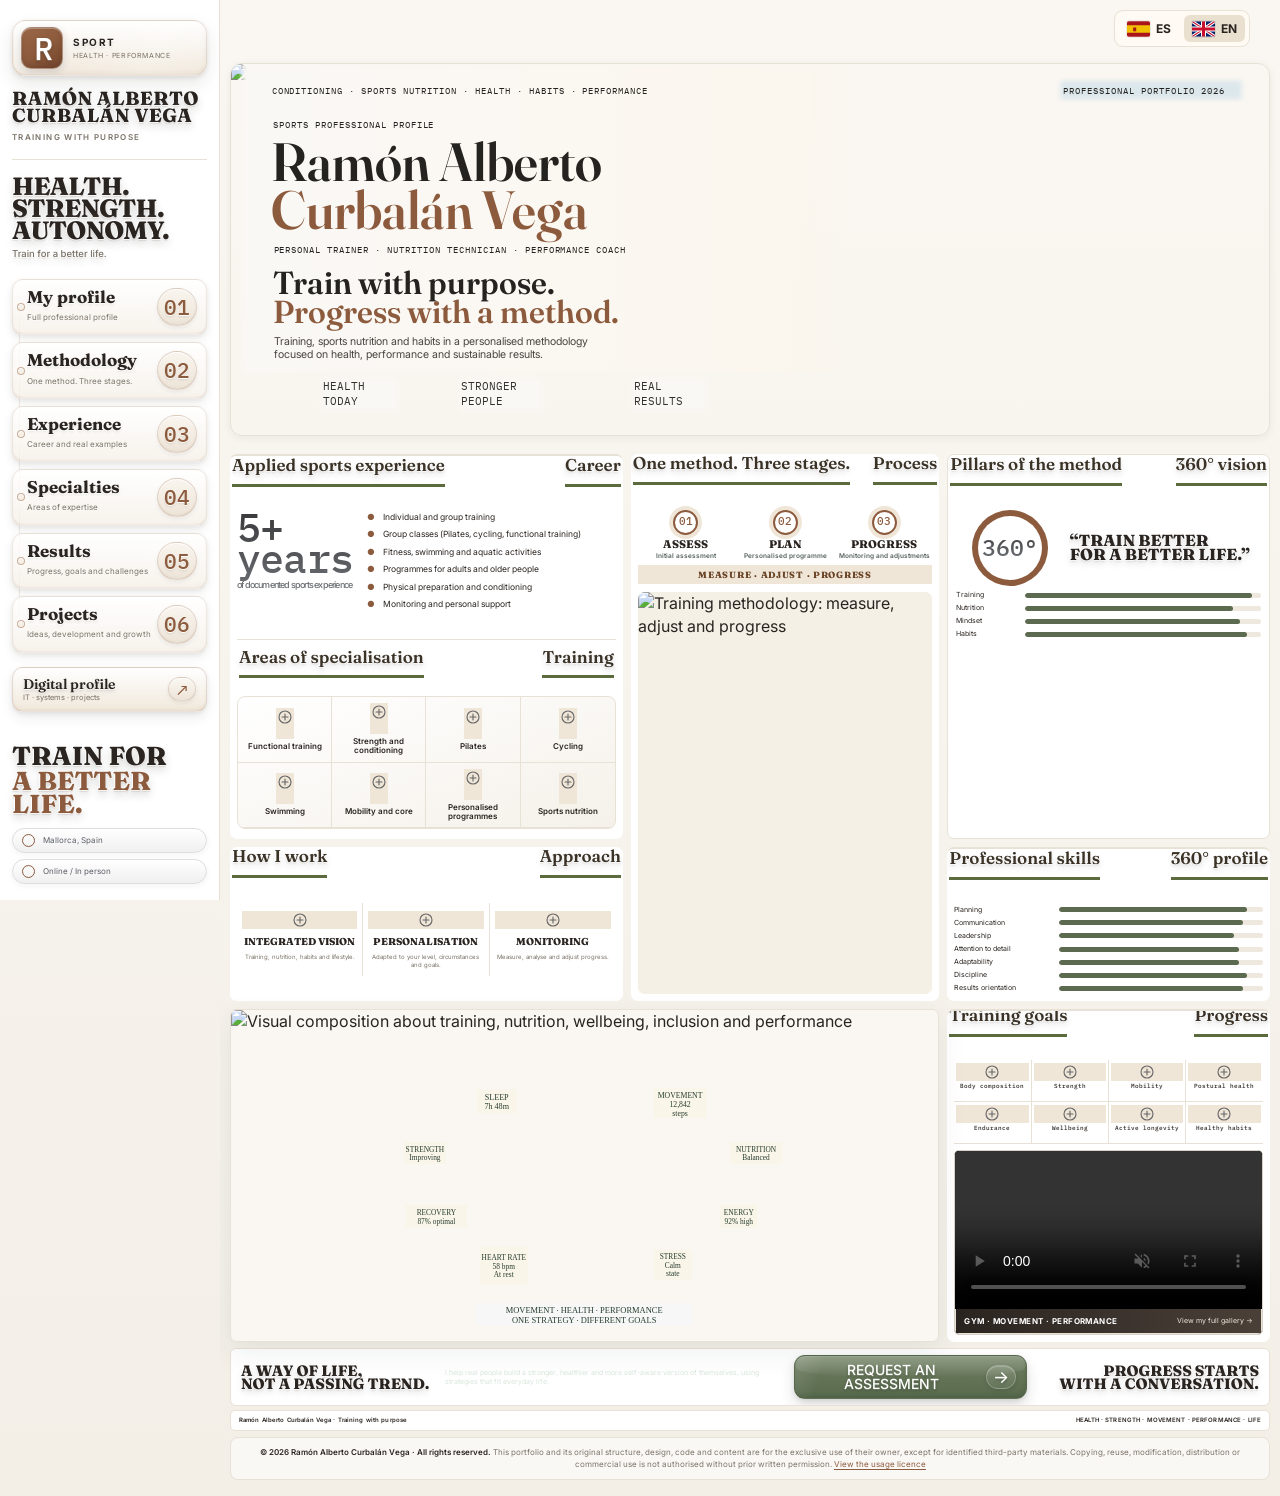
==== en/index.html @ fba4075e "Add English sports portfolio with ES/EN flags and translated original-format projects" ====
<!doctype html>
<html lang="en">
<head>
<meta charset="utf-8">
<meta name="viewport" content="width=device-width,initial-scale=1">
<meta name="theme-color" content="#FAF7F2">
<title>Ramón Alberto Curbalán Vega · Sports Professional Profile</title>
<meta name="description" content="Ramón Alberto Curbalán Vega&#x27;s sports portfolio: personal training, sports nutrition, mobility, habits and performance.">
<meta name="author" content="Ramón Alberto Curbalán Vega">
<meta name="copyright" content="© 2026 Ramón Alberto Curbalán Vega. All rights reserved.">
<style>
@import url('https://fonts.googleapis.com/css2?family=Fraunces:wght@500;600&family=Inter:wght@400;500&family=IBM+Plex+Mono:wght@500&display=swap');
:root{
  --bg-start:#FAF7F2;
  --bg-end:#F3EFE7;
  --surface-start:#FFFFFF;
  --surface-end:#F5F1EA;
  --ink:#2A2420;
  --muted:#7A7267;
  --muted-aa:#6F675D;
  --accent:#8C5A3C;
  --cta-start:#6B7A5E;
  --cta-end:#5C6B4F;
  --cta-shadow:0 3px 10px rgba(92,107,79,.35);
  --chip-bg:#EFE6D8;
  --chip-text:#6B4426;
  --chip2-start:#FFFFFF;
  --chip2-end:#F0F0F1;
  --chip2-text:#5A5E64;
  --chip2-border:#DCDEE1;
  --silver-light:#E4E6EA;
  --silver-mid:#C7CACF;
  --silver:#B8BCC2;
  --silver-dark:#9DA1A8;
  --silver-text-start:#3A3A3C;
  --silver-text-end:#787C82;
  --bg:var(--bg-start);
  --surface:var(--surface-start);
  --border:#E8E1D6;
  --cta:var(--cta-end);
  --paper:var(--bg-start);
  --card:var(--surface-start);
  --line:#E8E1D6;
  --white:#FFFFFF;
  --forest:#5C6B4F;
  --forest2:#8C5A3C;
  --forest3:#6B4426;
  --green:#8C5A3C;
  --lime:#5C6B4F;
  --shadow:0 2px 10px rgba(42,36,32,.06);
  --r:18px
}
*{box-sizing:border-box}html{scroll-behavior:smooth}body{margin:0;background:#e9eeea;color:var(--ink);
font-family:'Manrope',Arial,Helvetica,sans-serif;line-height:1.45}
button,a{font:inherit}.app{min-height:100vh;display:grid;grid-template-columns:255px 1fr}
.sidebar{position:sticky;top:0;height:100vh;padding:24px 18px 20px;background:
linear-gradient(180deg,rgba(7,28,22,.98),rgba(10,35,26,.98)),
radial-gradient(circle at 20% 90%,rgba(77,150,87,.22),transparent 38%);
color:#fff;border-right:1px solid rgba(255,255,255,.08);display:flex;flex-direction:column;z-index:20}
.brand-sigil{display:flex;align-items:center;gap:10px;margin:4px 0 18px;padding:8px 10px;border:1px solid rgba(107,212,119,.24);border-radius:14px;background:linear-gradient(135deg,rgba(107,212,119,.08),rgba(255,255,255,.02));box-shadow:inset 0 0 0 1px rgba(255,255,255,.02)}
.brand-r{width:54px;height:54px;border-radius:16px;display:grid;place-items:center;font-weight:950;font-size:40px;line-height:1;color:#071b12;background:linear-gradient(145deg,#88e497,#57c96c);box-shadow:0 10px 24px rgba(0,0,0,.18);letter-spacing:-.08em}
.brand-lines{display:grid;gap:2px}.brand-lines b{font-size:11px;letter-spacing:.16em;color:#fff}.brand-lines span{font-size:8px;letter-spacing:.09em;color:#9fb2a8;white-space:nowrap}
.identity{padding-bottom:20px;border-bottom:1px solid rgba(107,212,119,.45)}
.identity strong{display:block;font-size:18px;line-height:1.05;letter-spacing:.03em}
.identity small{display:block;color:#adbbb5;margin-top:7px;font-size:10px;letter-spacing:.18em}
.sideclaim{font-size:26px;font-weight:850;line-height:.96;margin:22px 0 20px}
.nav{display:grid;gap:8px}.nav a{color:#eaf5ee;text-decoration:none;padding:11px 12px;border:1px solid transparent;border-radius:12px;
display:grid;grid-template-columns:1fr auto;gap:3px;transition:.2s}
.nav a:hover,.nav a.active{background:linear-gradient(90deg,rgba(86,184,101,.18),rgba(255,255,255,.03));border-color:#63c974}.projects-nav{margin-top:10px;border-top:1px solid rgba(117,217,132,.18)!important;padding-top:13px!important}.projects-nav b{color:#8be099}
.projects-hero{padding:30px;background:linear-gradient(120deg,#fbfcfa,#edf4ef);border-bottom:1px solid #d6ded8}
.projects-hero .eyeline{font-size:10px;letter-spacing:.18em;text-transform:uppercase;color:#2e7c43;font-weight:900}
.projects-hero h2{margin:8px 0 10px;font-size:clamp(38px,4.8vw,68px);line-height:.92;text-transform:uppercase;letter-spacing:-.04em}
.projects-hero h2 span{display:block;color:#2f8748}
.projects-hero p{max-width:920px;color:#5c6961;font-size:13px;line-height:1.7}
.projects-grid{display:grid;grid-template-columns:repeat(2,1fr);gap:16px}
.project-card{background:#fff;border:1px solid #d6dfd8;border-radius:18px;overflow:hidden;box-shadow:0 10px 28px rgba(24,53,35,.08);display:flex;flex-direction:column}
.project-cover{min-height:180px;padding:22px;display:flex;flex-direction:column;justify-content:flex-end;position:relative;overflow:hidden}
.project-cover:before{content:"";position:absolute;inset:0;background:linear-gradient(135deg,rgba(255,255,255,.04),rgba(255,255,255,.0))}
.project-cover.nutrition{background:linear-gradient(140deg,#0d3a48,#16667a 56%,#dceff1)}
.project-cover.management{background:linear-gradient(140deg,#0c3124,#2e7048 58%,#ddeade)}
.project-cover .project-number{position:absolute;right:18px;top:10px;font-size:78px;font-weight:950;color:rgba(255,255,255,.10);line-height:1}
.project-cover .project-type{position:relative;color:#9de4ac;font-size:9px;font-weight:900;letter-spacing:.12em;text-transform:uppercase}
.project-cover h4{position:relative;color:#fff;font-size:24px;line-height:1.02;margin:8px 0 0;max-width:460px}
.project-body{padding:18px;display:flex;flex-direction:column;gap:14px;flex:1}
.project-body p{margin:0;color:#5c6861;font-size:11px;line-height:1.65}
.project-points{display:grid;gap:7px}.project-points span{font-size:10px;color:#536159;display:flex;gap:7px}.project-points span:before{content:"✓";color:#2f8748;font-weight:900}
.project-meta{display:flex;flex-wrap:wrap;gap:7px}.project-meta span{background:#edf3ee;border:1px solid #d5e0d7;color:#245e37;padding:6px 8px;border-radius:999px;font-size:9px;font-weight:800}
.project-actions{margin-top:auto;display:flex;gap:8px;flex-wrap:wrap}.project-actions a{display:inline-flex;align-items:center;justify-content:center;text-decoration:none;padding:10px 12px;border-radius:10px;font-size:10px;font-weight:900}
.project-actions .primary{background:#123c28;color:#fff}.project-actions .secondary{background:#e7f1e8;color:#205c35;border:1px solid #d2dfd4}
.projects-footer-note{margin-top:14px;background:#0d2a20;color:#dce9df;border-radius:14px;padding:14px 16px;font-size:10px;line-height:1.6}
@media(max-width:850px){.projects-grid{grid-template-columns:1fr}.project-cover{min-height:160px}}
.nav b{font-size:13px}.nav small{font-size:10px;color:#98aaa2;grid-column:1}.nav i{grid-column:2;grid-row:1/3;align-self:center;font-style:normal;color:#75d984;font-weight:800}
.sidequote{margin-top:auto;font-weight:900;font-size:21px;line-height:1.05;font-style:italic}
.sidequote span{display:block;color:#77d880}.sidefoot{margin-top:18px;color:#a7b6b0;font-size:10px;display:grid;gap:6px}
main{min-width:0;overflow:hidden}.topstrip{height:40px;background:#f5f7f4;border-bottom:1px solid #dde2de;display:flex;align-items:center;
justify-content:space-between;padding:0 28px;font-size:10px;letter-spacing:.17em;text-transform:uppercase;color:#53615a;position:sticky;top:0;z-index:15}
.status{display:flex;gap:8px;align-items:center}.status:before{content:"";width:7px;height:7px;background:#2f9a49;border-radius:50%;box-shadow:0 0 0 4px rgba(47,154,73,.12)}
.page{padding:20px 22px 30px;max-width:1680px;margin:auto}
.hero{position:relative;min-height:460px;border-radius:22px;overflow:hidden;background:
linear-gradient(90deg,rgba(248,250,248,.98) 0%,rgba(248,250,248,.92) 54%,rgba(236,241,236,.72) 75%,rgba(229,235,230,.3) 100%);
border:1px solid #dfe4df;box-shadow:var(--shadow);padding:28px 32px;display:grid;grid-template-columns:1.18fr .82fr}
.hero:before{content:"";position:absolute;inset:auto 0 0; height:44%;background:
linear-gradient(150deg,transparent 0 17%,rgba(37,85,55,.08) 17% 25%,transparent 25% 35%,rgba(20,55,38,.09) 35% 44%,transparent 44%),
linear-gradient(210deg,transparent 0 18%,rgba(37,85,55,.06) 18% 28%,transparent 28%);
clip-path:polygon(0 55%,10% 38%,18% 62%,27% 26%,37% 56%,48% 20%,58% 52%,69% 28%,80% 56%,91% 34%,100% 50%,100% 100%,0 100%)}
.hero-copy{position:relative;z-index:2;align-self:center;max-width:900px}.kicker{font-size:10px;letter-spacing:.2em;text-transform:uppercase;color:#4b5a52}
.name{margin:12px 0 4px;font-weight:950;text-transform:uppercase;line-height:.88;letter-spacing:-.045em;font-size:clamp(48px,5.6vw,88px)}
.name span{display:block;background:linear-gradient(90deg,#123c28,#2f7e41 66%,#214f32);-webkit-background-clip:text;color:transparent}
.role{font-size:12px;letter-spacing:.22em;text-transform:uppercase;margin-bottom:18px;color:#445249}
.hero h1{font-size:clamp(40px,4.5vw,72px);line-height:.9;text-transform:uppercase;margin:6px 0 10px;letter-spacing:-.035em}
.hero h1 em{display:block;color:#318747;font-style:normal}
.hero p{max-width:680px;color:#526058;font-size:13px}
.promise-row{display:flex;gap:16px;flex-wrap:wrap;margin-top:22px}.promise{display:flex;align-items:center;gap:9px;border-right:1px solid #ccd4ce;padding-right:16px}
.promise:last-child{border:0}.promise b{font-size:12px}.promise i{width:34px;height:34px;border:2px solid #183d29;border-radius:50%;display:grid;place-items:center;font-style:normal;color:#1e7f3c}
.portrait-video{align-self:end;justify-self:center;position:relative;width:min(420px,92%);aspect-ratio:.78;border-radius:18px 18px 0 0;overflow:hidden;z-index:2;box-shadow:0 20px 45px rgba(18,53,37,.13);background:#0b2018}
.portrait-video video{width:100%;height:100%;display:block;object-fit:cover;object-position:center center}
.portrait-caption{position:absolute;right:14px;bottom:18px;font-weight:900;font-style:italic;font-size:15px;line-height:1.02;color:#0e3020;transform:rotate(-7deg);text-shadow:0 1px 0 rgba(255,255,255,.35)}
.grid{display:grid;grid-template-columns:1.05fr .95fr 1.05fr;gap:14px;margin-top:14px}
.card{background:var(--card);border:1px solid var(--line);border-radius:var(--r);box-shadow:0 10px 30px rgba(27,53,38,.08);overflow:hidden}
.cardhead{background:linear-gradient(90deg,#0e3223,#2f6545 70%,#d7e1d9);color:#fff;padding:9px 14px;display:flex;justify-content:space-between;align-items:center;
text-transform:uppercase;font-weight:850;letter-spacing:.03em;font-size:14px}
.cardbody{padding:15px}.experience .cardbody{display:grid;grid-template-columns:.7fr 1.3fr;gap:18px;min-height:245px;align-content:start}.experience .checklist{align-content:start}.bigyears{font-size:40px;font-weight:950;color:#22843e;line-height:.9}
.bigyears small{display:block;color:#18231e;font-size:14px;font-weight:700;line-height:1.15;margin-top:8px}
.checklist{display:grid;gap:8px;font-size:12px}.checklist div{display:flex;gap:8px}.checklist div:before{content:"●";color:#237d3a}
.methodsteps{display:grid;grid-template-columns:repeat(3,1fr);gap:10px;text-align:center}.method-card-image{margin-top:10px;border-radius:12px;overflow:hidden;min-height:145px;background:#e9efea}.method-card-image img{width:100%;height:100%;min-height:145px;max-height:190px;display:block;object-fit:cover;object-position:center 52%;transition:transform .35s ease}.method-card-image:hover img{transform:scale(1.02)}.stepnum{width:34px;height:34px;margin:auto;border-radius:50%;border:2px solid #2e8544;
display:grid;place-items:center;font-weight:900;color:#1d6f34;box-shadow:0 0 0 4px #e1eee4}.methodsteps b{display:block;font-size:12px;margin-top:8px}.methodline{margin-top:12px;background:#e8eeea;padding:8px;text-align:center;font-weight:800;font-size:12px}
.specialgrid{display:grid;grid-template-columns:repeat(4,1fr);gap:0}.sp{padding:11px 7px;border-right:1px solid #e0e4e1;border-bottom:1px solid #e0e4e1;text-align:center;font-size:10px}
.sp:nth-child(4n){border-right:0}.sp i{display:block;font-style:normal;font-size:24px;color:#0f4b2f;margin-bottom:4px}
.profile{background:linear-gradient(180deg,#0d3323,#09291d);color:#fff}.profile .cardhead{background:transparent;border-bottom:1px solid rgba(255,255,255,.12)}
.profile .cardbody{padding:14px 18px 18px}.profiletop{display:grid;grid-template-columns:.8fr 1.2fr;gap:18px;align-items:center}
.ring{width:132px;height:132px;border-radius:50%;margin:auto;background:conic-gradient(#67d779 0 100%);display:grid;place-items:center;position:relative}
.ring:after{content:"";position:absolute;inset:9px;background:#0d3323;border-radius:50%}.ring strong{position:relative;z-index:2;font-size:30px}.profilequote{font-weight:900;font-style:italic;font-size:22px;line-height:1.02;color:#e9f9ec}
.bars{display:grid;gap:9px;margin-top:12px}.barline{display:grid;grid-template-columns:100px 1fr 35px;gap:8px;align-items:center;font-size:10px}.track{height:8px;background:rgba(255,255,255,.13);border-radius:10px;overflow:hidden}
.track i{display:block;height:100%;background:linear-gradient(90deg,#54d373,#a8dc7b);border-radius:inherit}
.competencies .cardbody{display:grid;gap:8px}.comp{display:grid;grid-template-columns:120px 1fr 32px;gap:9px;align-items:center;font-size:10px}.comp .track{background:#dce2dd}
.valuegrid{display:grid;grid-template-columns:repeat(3,1fr)}.value{padding:18px 14px;text-align:center;border-right:1px solid #dfe5df}.value:last-child{border:0}.value i{display:block;font-style:normal;font-size:26px;color:#196b34}
.value b{display:block;margin-top:6px;font-size:12px}.value small{display:block;margin-top:4px;color:#667168}
.portfolio-visual-banner{grid-column:1/3;position:relative;min-height:210px;border-radius:18px;overflow:hidden;border:1px solid var(--line);box-shadow:0 10px 30px rgba(27,53,38,.08);background:#fff}.portfolio-visual-banner img{width:100%;height:100%;min-height:210px;display:block;object-fit:cover;object-position:center center}.portfolio-visual-title{position:absolute;left:34%;bottom:16px;max-width:420px;background:rgba(255,255,255,.86);backdrop-filter:blur(8px);border:1px solid rgba(20,68,42,.16);border-radius:14px;padding:10px 14px;box-shadow:0 8px 24px rgba(12,48,29,.12)}.portfolio-visual-title b{display:block;color:#123e29;font-size:17px;line-height:1.05;text-transform:uppercase;letter-spacing:.02em}.portfolio-visual-title small{display:block;color:#5b6b61;font-size:9px;margin-top:4px;letter-spacing:.05em;text-transform:uppercase}.impact{grid-column:3}.impact .cardbody{padding:7px 10px 10px}.impactgrid{display:grid;grid-template-columns:repeat(3,1fr)}.impactgrid .sp{min-height:48px;padding:5px 4px;font-size:8px}.impactgrid .sp i{font-size:16px;margin-bottom:1px}.impact-video{margin-top:6px;border-radius:12px;overflow:hidden;background:#0c251a;border:1px solid #dbe2dc}.impact-video video{width:100%;height:255px;display:block;object-fit:cover;object-position:center 25%;background:#0c251a}.impact-video-caption{display:flex;justify-content:space-between;gap:8px;align-items:center;padding:5px 8px;background:linear-gradient(90deg,#0f3424,#2d6845);color:#fff}.impact-video-caption b{font-size:9px;text-transform:uppercase;letter-spacing:.04em}.impact-video-caption small{font-size:7px;color:#cfe0d3;text-align:right}@media(max-width:1180px){.impact-video video{height:220px}}@media(max-width:800px){.impact-video video{height:auto;aspect-ratio:16/9}.impact-video-caption{align-items:flex-start;flex-direction:column}.impact-video-caption small{text-align:left}}@media(max-width:1180px){.portfolio-visual-banner{grid-column:1/3}.portfolio-visual-title{left:5%;max-width:360px}}@media(max-width:800px){.portfolio-visual-banner{grid-column:1;min-height:190px}.portfolio-visual-banner img{min-height:190px}.portfolio-visual-title{left:12px;right:12px;bottom:12px;max-width:none}.portfolio-visual-title b{font-size:15px}}.impactgrid .sp{min-height:82px}
.banner{margin-top:14px;border-radius:18px;overflow:hidden;background:linear-gradient(90deg,#0d2d20,#1d4a32);color:#fff;display:grid;grid-template-columns:minmax(220px,.75fr) minmax(520px,1.5fr) minmax(220px,.75fr);align-items:center;padding:18px 26px;gap:14px}
.banner b{font-size:17px;font-style:italic;line-height:1.15}.banner div:last-child{text-align:right}.chetesai-banner-cta{display:grid;grid-template-columns:minmax(390px,1.35fr) minmax(160px,190px);gap:14px;align-items:center;background:rgba(255,255,255,.07);border:1px solid rgba(255,255,255,.16);border-radius:16px;padding:14px 16px;box-shadow:inset 0 0 0 1px rgba(255,255,255,.03)}.chetesai-banner-cta img{width:100%;max-width:none;height:112px;object-fit:cover;object-position:center 50%;border-radius:12px;background:#fff;padding:0;transform:scale(1.12);transform-origin:center}.chetesai-banner-cta a{display:inline-flex;align-items:center;justify-content:center;text-decoration:none;background:#79d887;color:#0c2b1d;font-weight:950;font-size:12px;line-height:1.15;text-align:center;padding:16px 16px;border-radius:12px;min-width:150px;min-height:62px;box-shadow:0 8px 20px rgba(0,0,0,.16);transition:.2s}.chetesai-banner-cta a:hover{transform:translateY(-1px) scale(1.01);background:#91e59b}.chetesai-banner-cta small{grid-column:1/3;text-align:center;color:#d5e5da;font-size:9px;letter-spacing:.07em;text-transform:uppercase;margin-top:2px}
footer{margin-top:14px;background:#102820;color:#fff;border-radius:16px;padding:13px 18px;display:flex;justify-content:space-between;gap:16px;flex-wrap:wrap;font-size:11px}

.profile-overlay{position:fixed;inset:0;background:rgba(6,20,14,.78);backdrop-filter:blur(10px);z-index:100;display:none;padding:24px;overflow:auto}
.profile-overlay.open{display:block}
.profile-panel{max-width:1420px;margin:0 auto;background:#eef2ee;border:1px solid rgba(255,255,255,.18);border-radius:24px;box-shadow:0 40px 120px rgba(0,0,0,.35);overflow:hidden}
.profile-panel-head{position:sticky;top:0;z-index:5;background:linear-gradient(90deg,#0b2a1e,#22563a 70%,#4f8d5d);color:#fff;padding:16px 20px;display:flex;align-items:center;justify-content:space-between;gap:16px}
.profile-panel-head strong{font-size:18px;text-transform:uppercase;letter-spacing:.04em}
.profile-panel-head small{display:block;color:#d9e8dc;margin-top:3px;font-size:10px;letter-spacing:.12em}
.profile-close{border:1px solid rgba(255,255,255,.35);background:rgba(255,255,255,.08);color:#fff;width:38px;height:38px;border-radius:50%;font-size:22px;line-height:1;cursor:pointer}
.profile-hero{display:grid;grid-template-columns:260px 1fr;background:linear-gradient(120deg,#fbfcfa,#f0f4f0);border-bottom:1px solid #d6ddd7}
.profile-photo{min-height:300px;background-image:linear-gradient(180deg,transparent 58%,rgba(13,42,32,.08)),url("[data-uri]");background-size:cover;background-position:center 12%}
.profile-video{min-height:300px;position:relative;overflow:hidden;background:#0b2018}.profile-video video{width:100%;height:100%;min-height:300px;display:block;object-fit:cover;object-position:center center}.profile-video:after{content:"EL CAMBIO\A TAMBIÉN\A ENTRENA";white-space:pre;position:absolute;right:14px;bottom:18px;color:#0b3b24;font-weight:900;font-style:italic;font-size:14px;line-height:1.02;transform:rotate(-6deg);text-shadow:0 1px 0 rgba(255,255,255,.3)}@media(max-width:900px){.profile-video,.profile-video video{min-height:330px}}.profile-photo-custom{background-image:linear-gradient(180deg,transparent 62%,rgba(13,42,32,.08)),url("https://d2ol7oe51mr4n9.cloudfront.net/user_3IHAZtjGdFzomzk5Pp0lAW9zg6A/14a8ad33-caad-4697-abbb-d4607afc1416.png");background-size:cover;background-position:center 12%;background-repeat:no-repeat}
.profile-summary{padding:28px}.profile-summary .eyeline{font-size:10px;letter-spacing:.18em;text-transform:uppercase;color:#277642;font-weight:800}
.profile-summary h2{font-size:clamp(34px,4vw,62px);line-height:.92;margin:8px 0 12px;text-transform:uppercase;letter-spacing:-.04em}.profile-summary h2 span{display:block;color:#2c7f42}
.profile-summary p{color:#56645c;max-width:900px;font-size:14px;line-height:1.7}
.profile-meta{display:flex;flex-wrap:wrap;gap:8px;margin-top:18px}.profile-chip{background:#e2ebe4;border:1px solid #c7d4ca;color:#1e4a31;padding:7px 10px;border-radius:999px;font-size:10px;font-weight:800}
.profile-content{padding:18px;display:grid;grid-template-columns:repeat(12,1fr);gap:14px}
.cv-card{background:#fff;border:1px solid #d6ded8;border-radius:16px;overflow:hidden;box-shadow:0 8px 24px rgba(25,50,35,.06)}
.cv-card h3{margin:0;background:linear-gradient(90deg,#103b28,#356e49 72%,#d9e2db);color:#fff;padding:10px 13px;text-transform:uppercase;font-size:13px;letter-spacing:.04em}
.cv-body{padding:14px}.cv-body p{margin:0;color:#5a675f;font-size:12px;line-height:1.65}
.cv-list{display:grid;gap:10px}.cv-item{display:grid;grid-template-columns:110px 1fr;gap:12px;padding-bottom:10px;border-bottom:1px solid #e5e9e6}.cv-item:last-child{border-bottom:0;padding-bottom:0}
.cv-date{font-size:10px;font-weight:900;color:#2a7b40;text-transform:uppercase}.cv-item b{font-size:12px}.cv-item small{display:block;color:#69756e;font-size:10px;margin-top:2px}.cv-item p{margin-top:4px}
.cv-bullets{display:grid;gap:7px}.cv-bullets div{font-size:11px;color:#56635b;display:flex;gap:8px}.cv-bullets div:before{content:"●";color:#2e8545;font-size:9px;margin-top:2px}.profile-resume{margin-top:18px;padding:20px 18px 24px;border-radius:14px;background:linear-gradient(135deg,#0f3524,#2e6a45);color:#fff;box-shadow:0 10px 24px rgba(16,56,35,.12);min-height:315px;display:flex;flex-direction:column;justify-content:flex-start}.profile-resume .resume-kicker{font-size:9px;text-transform:uppercase;letter-spacing:.12em;color:#91e19e;font-weight:900}.profile-resume h4{margin:6px 0 9px;font-size:19px;line-height:1.05}.profile-resume p{margin:0;color:#dce9df;font-size:10.5px;line-height:1.65}.profile-resume .resume-points{display:grid;gap:8px;margin-top:16px}.profile-resume .resume-points span{display:flex;gap:7px;font-size:10px;color:#edf6ef}.profile-resume .resume-points span:before{content:"✓";color:#7dde8d;font-weight:900}
.cv-tags{display:flex;flex-wrap:wrap;gap:7px}.cv-tag{background:#edf3ee;color:#205c35;border:1px solid #d2ded5;padding:7px 9px;border-radius:10px;font-size:10px;font-weight:750}
.span-12{grid-column:span 12}.span-8{grid-column:span 8}.span-7{grid-column:span 7}.span-6{grid-column:span 6}.span-5{grid-column:span 5}.span-4{grid-column:span 4}
.profile-footer{padding:14px 18px;background:#0d2a20;color:#dce8df;display:flex;justify-content:space-between;gap:12px;flex-wrap:wrap;font-size:10px}
@media(max-width:900px){.profile-overlay{padding:8px}.profile-hero{grid-template-columns:1fr}.profile-photo{min-height:330px;background-position:center 15%}.profile-content{grid-template-columns:1fr}.span-12,.span-8,.span-7,.span-6,.span-5,.span-4{grid-column:1}.cv-item{grid-template-columns:1fr}.profile-panel-head{position:relative}}


.method-panel-hero{padding:30px;background:
linear-gradient(120deg,#f9fbf9,#eef4ef 65%,#e4ece6);border-bottom:1px solid #d4ddd6;position:relative;overflow:hidden}
.method-panel-hero:after{content:"CHE";position:absolute;right:28px;top:14px;font-size:120px;font-weight:950;color:rgba(33,104,55,.055);letter-spacing:-.08em}
.method-kicker{font-size:10px;letter-spacing:.2em;text-transform:uppercase;color:#2d7c42;font-weight:900}
.method-panel-hero h2{margin:8px 0 10px;font-size:clamp(38px,5vw,72px);line-height:.9;text-transform:uppercase;letter-spacing:-.04em}
.method-panel-hero h2 span{display:block;color:#2f8a49}
.method-panel-hero p{max-width:900px;color:#59675f;font-size:14px;line-height:1.7}
.method-manifest{display:grid;grid-template-columns:repeat(4,1fr);gap:10px;margin-top:20px}
.method-manifest div{background:#fff;border:1px solid #d8e1da;border-radius:14px;padding:14px;box-shadow:0 8px 20px rgba(22,55,35,.05)}
.method-manifest b{display:block;color:#185f32;font-size:12px;margin-bottom:5px}.method-manifest small{color:#6c786f;font-size:10px;line-height:1.4}
.method-flow{display:grid;grid-template-columns:repeat(3,1fr);gap:14px}
.flow-step{background:#fff;border:1px solid #d7e0d9;border-radius:16px;padding:18px;position:relative;min-height:180px}
.flow-step .num{width:42px;height:42px;border-radius:50%;display:grid;place-items:center;background:#123c28;color:#fff;font-weight:900;margin-bottom:16px;box-shadow:0 0 0 5px #e3eee5}
.flow-step h4{margin:0 0 8px;font-size:17px;color:#173725}.flow-step p{margin:0;color:#657169;font-size:11px;line-height:1.65}
.method-services{display:grid;grid-template-columns:repeat(5,1fr);gap:10px}
.method-service{background:#fff;border:1px solid #d8e1da;border-radius:14px;padding:16px;text-align:center}
.method-service i{display:grid;place-items:center;width:42px;height:42px;border-radius:50%;background:#e5f0e7;color:#1b6b37;font-style:normal;font-weight:900;margin:0 auto 9px}
.method-service b{display:block;font-size:12px}.method-service small{display:block;margin-top:5px;color:#6b766f;font-size:10px;line-height:1.45}
.method-principles{display:grid;grid-template-columns:repeat(2,1fr);gap:12px}
.method-principle{background:linear-gradient(135deg,#0e3323,#1d5637);color:#fff;border-radius:16px;padding:18px}
.method-principle b{display:block;color:#8ce199;font-size:13px;margin-bottom:6px}.method-principle p{margin:0;color:#dbe7de;font-size:11px;line-height:1.6}
.method-safety{background:#fff;border:1px solid #d8e1da;border-radius:16px;padding:18px}
.method-safety p{font-size:11px;color:#5d6962;line-height:1.7;margin:0}
.method-cta{display:flex;justify-content:space-between;align-items:center;gap:14px;background:#0d2a20;color:#fff;border-radius:16px;padding:18px 20px}
.method-cta b{font-size:18px}.method-cta a{background:#67d779;color:#0d2a20;text-decoration:none;font-weight:900;padding:10px 14px;border-radius:10px;font-size:11px}
@media(max-width:900px){.method-manifest,.method-flow,.method-services,.method-principles{grid-template-columns:1fr}.method-panel-hero:after{font-size:72px}.method-cta{align-items:flex-start;flex-direction:column}}


.experience-hero{padding:28px;background:linear-gradient(120deg,#fbfcfa,#eef4ef);border-bottom:1px solid #d7dfd8}
.experience-hero .eyeline{font-size:10px;letter-spacing:.18em;text-transform:uppercase;color:#2b7b42;font-weight:900}
.experience-hero h2{margin:8px 0 10px;font-size:clamp(36px,4.8vw,68px);line-height:.92;text-transform:uppercase;letter-spacing:-.04em}
.experience-hero h2 span{display:block;color:#2f8747}
.experience-hero p{max-width:950px;color:#5e6b63;font-size:13px;line-height:1.7}
.exp-stats{display:grid;grid-template-columns:repeat(4,1fr);gap:10px;margin-top:18px}
.exp-stat{background:#fff;border:1px solid #d8e1da;border-radius:13px;padding:12px}
.exp-stat b{display:block;color:#176533;font-size:21px}.exp-stat small{color:#6b766f;font-size:9px;text-transform:uppercase;letter-spacing:.07em}
.video-grid{display:grid;grid-template-columns:repeat(2,1fr);gap:14px}
.exp-video-card{background:#0d2a20;border-radius:16px;overflow:hidden;box-shadow:0 12px 30px rgba(13,42,32,.16)}
.exp-video-card video{display:block;width:100%;aspect-ratio:16/9;object-fit:cover;background:#0a1712}
.exp-video-copy{padding:13px 14px;color:#fff}.exp-video-copy b{display:block;font-size:14px}.exp-video-copy small{display:block;color:#a8bdb0;font-size:10px;margin-top:4px;line-height:1.5}
.exp-video-tag{display:inline-flex;margin-bottom:8px;background:#76d984;color:#0d2a20;padding:4px 7px;border-radius:999px;font-size:8px;font-weight:900;letter-spacing:.08em;text-transform:uppercase}
.exp-timeline{display:grid;gap:0}
.exp-role{display:grid;grid-template-columns:120px 1fr;gap:14px;padding:13px 0;border-bottom:1px solid #e1e7e2}
.exp-role:last-child{border-bottom:0}
.exp-role time{font-size:9px;font-weight:900;color:#2c7f43;text-transform:uppercase;letter-spacing:.05em}
.exp-role b{font-size:12px}.exp-role small{display:block;color:#67736b;font-size:10px;margin-top:2px}.exp-role p{font-size:10px;color:#5d6962;line-height:1.55;margin:5px 0 0}
.rec-grid{display:grid;grid-template-columns:repeat(3,1fr);gap:14px}
.rec-card{background:#fff;border:1px solid #d6ded8;border-radius:16px;padding:18px;position:relative;overflow:hidden}
.rec-card:before{content:"“";position:absolute;right:14px;top:-10px;font-size:100px;font-family:Georgia,serif;color:rgba(42,126,66,.08)}
.rec-card .club{font-size:10px;color:#2b7c42;font-weight:900;text-transform:uppercase;letter-spacing:.1em}
.rec-card h4{font-size:20px;line-height:1.05;margin:7px 0}.rec-card p{font-size:11px;line-height:1.65;color:#5b675f}
.rec-proof{display:flex;align-items:center;gap:8px;margin-top:12px;padding-top:12px;border-top:1px solid #e1e6e2;font-size:9px;color:#607068}
.rec-proof i{width:24px;height:24px;border-radius:50%;background:#e4f0e6;display:grid;place-items:center;color:#23783d;font-style:normal;font-weight:900}
.spartan-wrap{display:grid;grid-template-columns:.72fr 1.28fr;gap:14px;align-items:stretch}.spartan-story{background:linear-gradient(145deg,#0d2a20,#1d5637);color:#fff;border-radius:16px;padding:20px;display:flex;flex-direction:column;justify-content:space-between}.spartan-story .tag{display:inline-flex;align-self:flex-start;background:#83df90;color:#0b2c1d;padding:5px 8px;border-radius:999px;font-size:8px;font-weight:900;letter-spacing:.1em;text-transform:uppercase}.spartan-story h4{font-size:26px;line-height:1.02;margin:14px 0 10px}.spartan-story p{font-size:11px;line-height:1.65;color:#dce9df;margin:0}.spartan-badges{display:grid;grid-template-columns:repeat(2,1fr);gap:8px;margin-top:16px}.spartan-badge{border:1px solid rgba(255,255,255,.16);background:rgba(255,255,255,.06);border-radius:11px;padding:10px}.spartan-badge b{display:block;color:#8be099;font-size:11px}.spartan-badge small{display:block;color:#c9d8ce;font-size:9px;margin-top:3px}.spartan-gallery{display:grid;grid-template-columns:repeat(4,1fr);grid-auto-rows:150px;gap:8px}.spartan-gallery figure{margin:0;border-radius:12px;overflow:hidden;background:#13271e;position:relative}.spartan-gallery figure:first-child{grid-column:span 2;grid-row:span 2}.spartan-gallery figure:nth-child(2){grid-row:span 2}.spartan-gallery figure:nth-child(6){grid-column:span 2}.spartan-gallery img{width:100%;height:100%;object-fit:cover;display:block;transition:transform .3s ease}.spartan-gallery figure:hover img{transform:scale(1.025)}.spartan-gallery figcaption{position:absolute;left:8px;bottom:8px;background:rgba(8,28,19,.8);backdrop-filter:blur(4px);color:#fff;padding:5px 7px;border-radius:7px;font-size:8px;font-weight:800}.spartan-note{margin-top:10px;color:#718078;font-size:9px;line-height:1.5}@media(max-width:900px){.spartan-wrap{grid-template-columns:1fr}.spartan-gallery{grid-template-columns:repeat(2,1fr);grid-auto-rows:150px}.spartan-gallery figure:first-child,.spartan-gallery figure:nth-child(2),.spartan-gallery figure:nth-child(6){grid-column:auto;grid-row:auto}.spartan-gallery figure:first-child{grid-column:span 2}.spartan-badges{grid-template-columns:1fr 1fr}}
.exp-values{display:grid;grid-template-columns:repeat(4,1fr);gap:10px}
.exp-value{background:linear-gradient(135deg,#0f3524,#285d3d);color:#fff;border-radius:14px;padding:16px}
.exp-value b{display:block;color:#82df91;font-size:12px;margin-bottom:5px}.exp-value p{margin:0;color:#dce9df;font-size:10px;line-height:1.55}
@media(max-width:900px){
 .exp-stats,.video-grid,.rec-grid,.exp-values{grid-template-columns:1fr}
 .exp-role{grid-template-columns:1fr}
}


.specialties-hero{padding:30px;background:
linear-gradient(120deg,#fbfcfa,#eef4ef 65%,#e6eee7);border-bottom:1px solid #d6ded8;position:relative;overflow:hidden}
.specialties-hero:after{content:"360º";position:absolute;right:30px;top:12px;font-size:112px;font-weight:950;color:rgba(37,122,62,.055)}
.specialties-hero .eyeline{font-size:10px;letter-spacing:.18em;text-transform:uppercase;color:#2d7c42;font-weight:900}
.specialties-hero h2{margin:8px 0 12px;font-size:clamp(38px,5vw,70px);line-height:.9;text-transform:uppercase;letter-spacing:-.04em}
.specialties-hero h2 span{display:block;color:#2f8748}
.specialties-hero p{max-width:950px;color:#5d6962;font-size:13px;line-height:1.7}
.specialty-pillar-grid{display:grid;grid-template-columns:repeat(4,1fr);gap:12px;margin-top:20px}
.specialty-pillar{background:#fff;border:1px solid #d8e1da;border-radius:15px;padding:16px;box-shadow:0 8px 22px rgba(19,52,31,.05)}
.specialty-pillar .icon{width:40px;height:40px;border-radius:50%;display:grid;place-items:center;background:#e4f0e7;color:#1d6d38;font-weight:900;margin-bottom:10px}
.specialty-pillar b{display:block;font-size:12px;color:#194e2e}.specialty-pillar small{display:block;margin-top:5px;color:#68746d;font-size:10px;line-height:1.5}
.cred-grid{display:grid;grid-template-columns:repeat(2,1fr);gap:14px}
@media(min-width:701px){
  #especialidades-completas .cred-grid>.cred-card-full{grid-column:1/-1}
}
.cred-card{background:#fff;border:1px solid #d7dfd9;border-radius:16px;overflow:hidden;position:relative}
.cred-top{padding:16px;background:linear-gradient(135deg,#0e3423,#255b3a);color:#fff}
.cred-top .type{font-size:9px;text-transform:uppercase;letter-spacing:.11em;color:#91e09b;font-weight:900}
.cred-top h4{font-size:19px;line-height:1.05;margin:7px 0 6px}.cred-top small{color:#cfe0d3;font-size:10px}
.cred-body{padding:15px}.cred-body p{margin:0;color:#5d6861;font-size:11px;line-height:1.65}
.cred-facts{display:flex;flex-wrap:wrap;gap:7px;margin-top:12px}.cred-fact{padding:6px 8px;border-radius:999px;background:#edf3ee;border:1px solid #d5e0d7;color:#285f39;font-size:9px;font-weight:800}
.domain-map{display:grid;grid-template-columns:repeat(3,1fr);gap:10px}
.domain-card{background:#fff;border:1px solid #d8e1da;border-radius:14px;padding:15px}
.domain-card b{display:block;color:#1d6d38;font-size:12px;margin-bottom:6px}.domain-card p{margin:0;color:#657169;font-size:10px;line-height:1.55}
.specialty-strip{display:grid;grid-template-columns:repeat(6,1fr);gap:8px}.management-mini{margin-top:16px;padding-top:14px;border-top:1px solid #dfe6e0}.management-mini-title{font-size:10px;text-transform:uppercase;letter-spacing:.1em;color:#2a7440;font-weight:900;margin-bottom:9px}.management-mini-grid{display:grid;grid-template-columns:repeat(3,1fr);gap:8px}.management-mini-card{background:#f3f7f3;border:1px solid #d7e1d9;border-radius:12px;padding:11px}.management-mini-card b{display:block;color:#174e2d;font-size:11px;line-height:1.15}.management-mini-card small{display:block;color:#657169;font-size:9px;line-height:1.45;margin-top:4px}.management-mini-card span{display:inline-block;margin-top:7px;background:#0f3524;color:#8be097;padding:4px 6px;border-radius:999px;font-size:8px;font-weight:900}@media(max-width:900px){.management-mini-grid{grid-template-columns:1fr}}
.specialty-chip{background:linear-gradient(135deg,#0f3524,#2c6643);color:#fff;border-radius:13px;padding:13px;text-align:center;font-size:10px;font-weight:800}
.specialty-note{background:#fff;border:1px solid #d8e1da;border-radius:14px;padding:16px;font-size:10px;color:#5d6861;line-height:1.65}
@media(max-width:1000px){.specialty-pillar-grid,.specialty-strip{grid-template-columns:repeat(2,1fr)}.domain-map{grid-template-columns:1fr 1fr}}
@media(max-width:700px){.specialty-pillar-grid,.cred-grid,.domain-map,.specialty-strip{grid-template-columns:1fr}.specialties-hero:after{font-size:70px}}

.mobilebar{display:none}
@media(max-width:1180px){
 .app{grid-template-columns:215px 1fr}.grid{grid-template-columns:1fr 1fr}.impact{grid-column:auto}.hero{grid-template-columns:1fr .7fr}.name{font-size:58px}
}
@media(max-width:800px){
 .app{display:block}.sidebar{display:none}.topstrip{padding:0 12px;font-size:8px}.page{padding:10px 10px 86px}.hero{display:block;padding:20px 18px 0;min-height:760px}.hero-copy{max-width:none}
 .name{font-size:48px}.hero h1{font-size:44px}.portrait-video{width:310px;margin:20px auto 0}.portrait-caption{right:8px;bottom:12px;font-size:13px}.grid{grid-template-columns:1fr}.experience .cardbody{grid-template-columns:1fr}
 .profiletop{grid-template-columns:1fr}.specialgrid,.valuegrid,.impactgrid{grid-template-columns:repeat(2,1fr)}.sp:nth-child(4n){border-right:1px solid #e0e4e1}
 .banner{grid-template-columns:1fr;text-align:center;gap:10px}.banner div:last-child{text-align:center}.chetesai-banner-cta{grid-template-columns:1fr;max-width:640px;width:100%;margin:0 auto}.chetesai-banner-cta img{max-width:100%;height:118px;object-fit:cover;transform:scale(1.08)}.chetesai-banner-cta a{width:100%;min-height:54px}.chetesai-banner-cta small{grid-column:1}
 .mobilebar{display:flex;position:fixed;z-index:40;left:8px;right:8px;bottom:8px;background:rgba(10,38,27,.97);border:1px solid rgba(255,255,255,.12);border-radius:16px;padding:7px;overflow:auto;gap:5px}
 .mobilebar a{color:#dce9df;text-decoration:none;min-width:90px;text-align:center;padding:9px 7px;border-radius:10px;font-size:10px}.mobilebar a:focus,.mobilebar a:hover{background:#245d3b}
}

/* === Typography system: Fraunces + Inter + IBM Plex Mono === */
:root{
  --font-display:'Fraunces',Georgia,serif;
  --font-body:'Inter',Arial,Helvetica,sans-serif;
  --font-mono:'IBM Plex Mono','SFMono-Regular',Consolas,monospace;
}
body{font-family:var(--font-body);font-weight:500}
.brand-r,.identity strong,.sideclaim,.sidequote,.nav b,.nav i,
.name,.hero h1,.cardhead,.bigyears,.stepnum,.methodsteps>b,
.methodsteps b,.profilequote,.ring strong,.portfolio-visual-title b,
.banner b,.projects-hero h2,.project-cover h4,.profile-panel-head strong,
.profile-hero h2,.specialties-hero h2,.experience-hero h2{
  font-family:var(--font-display);
}
.identity strong{font-size:22px;line-height:.92;font-weight:800;letter-spacing:.025em}
.identity small{font-family:var(--font-body);font-size:9px;font-weight:600;letter-spacing:.17em}
.sideclaim{font-family:var(--font-display);font-size:34px;font-weight:800;line-height:.82;letter-spacing:.01em;margin:24px 0 22px}
.sideclaim small{display:block;margin-top:10px;font-family:var(--font-body);font-size:11px;font-weight:500;line-height:1.3;color:#c8d4ce;text-transform:none;letter-spacing:0}
.nav b{font-size:18px;font-weight:700;line-height:1}
.nav small{font-family:var(--font-body);font-size:9px;line-height:1.25}
.nav i{font-size:22px;font-weight:700}
.sidequote{font-size:26px;font-weight:800;line-height:.88;font-style:normal}
.sidequote span{margin-top:2px}
.topstrip{font-family:var(--font-body);font-size:9px;font-weight:600}
.kicker,.role{font-family:var(--font-body);font-weight:600}
.name{font-size:clamp(58px,5.9vw,94px);font-weight:900;line-height:.82;letter-spacing:-.025em}
.hero h1{font-size:clamp(48px,4.8vw,78px);font-weight:900;line-height:.82;letter-spacing:-.015em}
.hero p{font-family:var(--font-body);font-size:13px;line-height:1.55;font-weight:500}
.promise b{font-family:var(--font-display);font-size:16px;line-height:.92;font-weight:800}
.cardhead{font-size:17px;font-weight:800;letter-spacing:.02em;line-height:1}
.bigyears{font-family:var(--font-display);font-size:54px;font-weight:900;line-height:.78;letter-spacing:-.02em}
.bigyears small{font-family:var(--font-body);font-size:12px;line-height:1.25;font-weight:700}
.checklist{font-family:var(--font-body);font-size:10px;line-height:1.35}
.methodsteps b{font-family:var(--font-display);font-size:16px;line-height:.95;font-weight:800}
.methodsteps b small{display:block;margin-top:4px;font-family:var(--font-body);font-size:8px;line-height:1.15;font-weight:600;color:#56635c;text-transform:none}
.methodline{font-family:var(--font-display);font-size:14px;font-weight:800;letter-spacing:.08em}
.profilequote{font-size:24px;line-height:.9;font-style:normal;font-weight:800}
.ring strong{font-size:34px;font-weight:900}
.barline,.comp,.sp,.value small{font-family:var(--font-body)}
.barline>b,.comp>b{display:none}
.barline{grid-template-columns:100px 1fr}
.comp{grid-template-columns:130px 1fr}
.value b{font-family:var(--font-display);font-size:16px;font-weight:800}
.value small{font-size:9px;line-height:1.45}
.sp{font-size:9px;font-weight:600}
.portfolio-visual-title b{font-size:24px;font-weight:800;letter-spacing:.025em}
.portfolio-visual-title small{font-family:var(--font-body);font-size:8px;font-weight:700;letter-spacing:.08em}
.impact .cardhead{font-size:15px}
.impactgrid .sp{font-size:8px}
.banner b{font-size:24px;font-weight:800;line-height:.9;font-style:normal}
.chetesai-banner-cta a{font-family:var(--font-display);font-size:18px;font-weight:800;line-height:.9}
.chetesai-banner-cta small{font-family:var(--font-body);font-size:8px;font-weight:600}
footer{font-family:var(--font-body);font-size:9px;font-weight:600;letter-spacing:.02em}
.project-cover .project-type,.project-meta span,.project-actions a{font-family:var(--font-body)}
.project-cover h4{font-size:30px;font-weight:800;line-height:.92}
.profile-panel-head strong{font-size:22px;font-weight:800}
.profile-panel-head small{font-family:var(--font-body)}
@media(max-width:1100px){
  .name{font-size:clamp(48px,7vw,76px)}
  .hero h1{font-size:clamp(38px,6vw,62px)}
  .cardhead{font-size:15px}
}
@media(max-width:800px){
  .sideclaim{font-size:28px}
  .name{font-size:52px}
  .hero h1{font-size:42px}
  .cardhead{font-size:14px}
  .banner b{font-size:20px}
}


/* === Approved portfolio composition === */
.app{grid-template-columns:220px 1fr}
.sidebar{padding:20px 14px 18px}
.brand-sigil{margin:2px 0 14px}
.identity{padding-bottom:15px}
.sideclaim{margin:17px 0 16px}
.nav{gap:4px}
.nav a{padding:9px 10px;border-radius:10px}
.projects-nav{margin-top:0;border-top:0!important;padding-top:9px!important}
.projects-nav b{color:#eaf5ee}
.sidequote{font-size:24px}
.sidefoot{margin-top:12px}
.topstrip{height:34px;padding:0 22px;font-size:8px}
.page{padding:12px 14px 20px;max-width:1500px}

.hero{min-height:350px;padding:22px 24px;display:block;background:#f8faf8;box-shadow:0 12px 34px rgba(21,43,32,.10);isolation:isolate}
.hero:before{content:"";position:absolute;inset:0;height:auto;clip-path:none;background:linear-gradient(90deg,#f8faf8 0%,rgba(248,250,248,.99) 39%,rgba(248,250,248,.90) 52%,rgba(248,250,248,.18) 68%,rgba(248,250,248,0) 100%);z-index:1;pointer-events:none}
.hero-copy{position:relative;z-index:3;width:58%;max-width:790px}
.hero-visual{position:absolute;inset:0 0 0 auto;width:58%;z-index:0;background-image:url("https://d2ol7oe51mr4n9.cloudfront.net/user_3IHAZtjGdFzomzk5Pp0lAW9zg6A/2b34e6ee-ac2b-4103-a625-0e74333b39d7.png");background-size:cover;background-position:center center;background-repeat:no-repeat}
.hero-visual:after{content:"";position:absolute;inset:0;background:linear-gradient(90deg,rgba(248,250,248,.80) 0%,rgba(248,250,248,.18) 20%,rgba(248,250,248,0) 40%)}
.kicker{font-size:9px}.name{margin:8px 0 3px;font-size:clamp(52px,4.9vw,78px)}.role{font-size:10px;margin-bottom:10px;letter-spacing:.17em}
.hero h1{font-size:clamp(42px,4vw,64px);margin:3px 0 7px}.hero p{max-width:610px;font-size:11px;line-height:1.45}
.promise-row{gap:12px;margin-top:13px}.promise{gap:7px;padding-right:12px}.promise i{width:30px;height:30px}.promise b{font-size:14px}

.grid{grid-template-columns:1.12fr .88fr .92fr;gap:8px;margin-top:8px}
.card{border-radius:11px;box-shadow:0 6px 18px rgba(27,53,38,.07)}
.cardhead{padding:6px 10px;font-size:14px;min-height:31px}.cardbody{padding:10px}
.experience .cardbody{grid-template-columns:.62fr 1.38fr;gap:12px;min-height:190px}
.bigyears{font-size:46px}.bigyears small{font-size:10px}.checklist{gap:5px;font-size:9px}
.methodsteps{gap:6px}.stepnum{width:29px;height:29px}.methodsteps b{font-size:13px;margin-top:5px}
.methodline{margin-top:7px;padding:5px;font-size:11px}.method-card-image{margin-top:6px;min-height:106px}.method-card-image img{min-height:106px;max-height:124px}
.profile .cardbody{padding:9px 12px 10px}.profiletop{grid-template-columns:.72fr 1.28fr;gap:10px}
.ring{width:92px;height:92px}.ring:after{inset:7px}.ring strong{font-size:27px}.profilequote{font-size:19px}
.bars{gap:5px;margin-top:7px}.barline{font-size:8px;grid-template-columns:78px 1fr}.track{height:6px}
.competencies .cardbody{gap:5px}.comp{grid-template-columns:112px 1fr;font-size:8px;gap:7px}
.sp{padding:7px 4px;font-size:8px}.sp i{font-size:19px;margin-bottom:2px}
.value{padding:12px 8px}.value i{font-size:21px}.value b{font-size:13px}.value small{font-size:7px;line-height:1.35}

.portfolio-visual-banner{min-height:180px;border-radius:11px}.portfolio-visual-banner img{min-height:180px}
.portfolio-visual-title{left:25%;bottom:10px;max-width:520px;padding:7px 12px;border-radius:9px}
.portfolio-visual-title b{font-size:20px}.portfolio-visual-title small{font-size:7px}
.impact .cardbody{padding:5px 7px 7px}.impactgrid .sp{min-height:46px;padding:4px 3px;font-size:7px}.impactgrid .sp i{font-size:14px}
.impact-video{margin-top:5px;border-radius:8px}.impact-video video{height:132px;object-position:center 24%}
.impact-video-caption{padding:4px 6px}.impact-video-caption b{font-size:7px}.impact-video-caption small{font-size:6px}

.banner{margin-top:8px;border-radius:11px;min-height:70px;grid-template-columns:.78fr 1.35fr .9fr .9fr;padding:10px 16px;gap:14px;background:linear-gradient(90deg,#0a291d,#123d29 55%,#0b2b1e)}
.banner-message{display:flex;align-items:center}.banner-message-right{justify-content:flex-end;text-align:right}
.banner b{font-size:18px;line-height:.88}.banner-copy{font-size:9px;line-height:1.5;color:#d8e6dc;align-self:center}
.banner-cta{display:flex;align-items:center;justify-content:center;gap:14px;background:#48e37a;color:#092718;text-decoration:none;border-radius:9px;min-height:42px;padding:10px 14px;font-family:var(--font-display);font-size:17px;font-weight:800;line-height:1;text-align:center;box-shadow:0 7px 18px rgba(0,0,0,.16)}
.banner-cta span{font-size:22px;line-height:.8}
footer{margin-top:6px;border-radius:9px;padding:8px 12px;font-size:8px}

@media(max-width:1180px){
  .app{grid-template-columns:205px 1fr}.hero{min-height:360px}.hero-copy{width:62%}.hero-visual{width:58%}
  .grid{grid-template-columns:1fr 1fr}.profile,.impact{grid-column:auto}.portfolio-visual-banner{grid-column:1/2}
  .banner{grid-template-columns:1fr 1.35fr 1fr}.banner-message-right{display:none}
}
@media(max-width:800px){
  .app{display:block}.sidebar{position:relative;height:auto}.hero{min-height:620px;padding:20px 18px}
  .hero:before{background:linear-gradient(180deg,#f8faf8 0%,#f8faf8 51%,rgba(248,250,248,.68) 64%,rgba(248,250,248,0) 82%)}
  .hero-copy{width:100%;max-width:none}.hero-visual{left:0;right:0;top:auto;bottom:0;width:100%;height:48%;background-position:center 34%}
  .grid{grid-template-columns:1fr}.portfolio-visual-banner,.impact{grid-column:1}
  .banner{grid-template-columns:1fr;gap:8px;text-align:center}.banner-message,.banner-message-right{justify-content:center;display:flex;text-align:center}
  .banner-copy{max-width:520px;margin:auto}
}

/* === Exact approved dashboard reference · 2026-09-25 === */
@media(min-width:1181px){
  .app{grid-template-columns:210px minmax(0,1fr)}
  .sidebar{padding:18px 12px 16px}
  .brand-sigil{min-height:56px;padding:6px 8px;border-radius:10px}
  .brand-r{width:42px;height:42px;border-radius:10px;font-size:32px}
  .brand-lines b{font-size:10px}.brand-lines span{font-size:7px}
  .identity strong{font-size:19px}.identity small{font-size:8px}
  .sideclaim{font-size:31px;line-height:.82;margin:16px 0 14px}
  .sideclaim small{font-size:10px;margin-top:7px}
  .nav a{padding:8px 8px;min-height:50px}
  .nav b{font-size:17px}.nav small{font-size:8px}.nav i{font-size:21px}
  .sidequote{font-size:26px}.sidefoot{font-size:8px}
  .topstrip{height:30px;padding:0 14px;font-size:7px;letter-spacing:.11em}
  .page{padding:8px 10px 12px;max-width:1440px}

  .hero{min-height:332px;border-radius:8px;padding:15px 18px;box-shadow:none}
  .hero-copy{width:58%;max-width:720px}
  .hero-visual{width:61%;background-position:center 44%}
  .hero:before{background:linear-gradient(90deg,#f8faf8 0%,rgba(248,250,248,.995) 38%,rgba(248,250,248,.92) 49%,rgba(248,250,248,.20) 67%,rgba(248,250,248,0) 100%)}
  .kicker{font-size:8px;letter-spacing:.12em}
  .name{font-size:clamp(48px,4.4vw,69px);line-height:.80;margin:6px 0 2px}
  .role{font-size:8px;margin-bottom:7px;letter-spacing:.12em}
  .hero h1{font-size:clamp(37px,3.6vw,55px);line-height:.82;margin:2px 0 5px}
  .hero p{font-size:9px;line-height:1.38;max-width:520px}
  .promise-row{margin-top:10px;gap:10px}
  .promise{padding-right:10px;gap:6px}.promise i{width:27px;height:27px;font-size:13px}.promise b{font-size:12px}

  .grid{grid-template-columns:1.15fr .92fr .93fr;gap:6px;margin-top:6px}
  .card{border-radius:7px;box-shadow:none}
  .cardhead{min-height:26px;padding:4px 8px;font-size:12px}
  .cardbody{padding:7px}
  .experience .cardbody{min-height:168px;grid-template-columns:.58fr 1.42fr;gap:8px}
  .bigyears{font-size:40px}.bigyears small{font-size:9px;margin-top:5px}
  .checklist{gap:3px;font-size:7.5px}
  .methodsteps{gap:3px}.stepnum{width:25px;height:25px;font-size:11px}
  .methodsteps b{font-size:11px;margin-top:4px}.methodsteps b small{font-size:6.5px}
  .methodline{font-size:9px;margin-top:4px;padding:3px}
  .method-card-image{min-height:82px;margin-top:4px;border-radius:5px}
  .method-card-image img{min-height:82px;max-height:96px}
  .profile .cardbody{padding:6px 8px 7px}.profiletop{gap:6px}
  .ring{width:76px;height:76px}.ring:after{inset:6px}.ring strong{font-size:23px}
  .profilequote{font-size:16px}.bars{gap:3px;margin-top:4px}
  .barline{font-size:7px;grid-template-columns:64px 1fr;gap:5px}.track{height:5px}
  .competencies .cardbody{gap:3px}.comp{grid-template-columns:100px 1fr;font-size:7px;gap:5px}
  .sp{padding:5px 3px;font-size:7px;min-height:52px}.sp i{font-size:16px;margin-bottom:1px}
  .value{padding:8px 5px}.value i{font-size:17px}.value b{font-size:10px}.value small{font-size:6px;line-height:1.25}

  .portfolio-visual-banner{min-height:178px;border-radius:7px}
  .portfolio-visual-banner img{min-height:178px}
  .portfolio-visual-title{left:23%;bottom:6px;max-width:530px;padding:5px 10px;border-radius:6px}
  .portfolio-visual-title b{font-size:18px}.portfolio-visual-title small{font-size:6px}
  .impactgrid{grid-template-columns:repeat(4,1fr)}
  .impactgrid .sp{min-height:42px;padding:3px 2px;font-size:6px}
  .impactgrid .sp:nth-child(4n){border-right:0}
  .impactgrid .sp i{font-size:13px}
  .impact-video{margin-top:4px;border-radius:5px}
  .impact-video video{height:92px;object-position:center 24%}
  .impact-video-caption{padding:3px 5px}.impact-video-caption b{font-size:6px}.impact-video-caption small{font-size:5px}

  .banner{min-height:54px;margin-top:6px;padding:6px 10px;border-radius:6px;grid-template-columns:.72fr 1.25fr .86fr .82fr;gap:9px}
  .banner b{font-size:15px}.banner-copy{font-size:7px;line-height:1.4}
  .banner-cta{min-height:34px;border-radius:6px;padding:7px 10px;font-size:14px;gap:8px}
  .banner-cta span{font-size:17px}
  footer{margin-top:4px;border-radius:5px;padding:5px 8px;font-size:6px}
}


/* Diploma links retain the existing profile card design. */
#perfil-completo .cv-item>div:last-child{min-width:0;overflow-wrap:anywhere}
.diploma-actions{display:flex;flex-wrap:wrap;gap:8px;margin-top:10px}
.diploma-link{display:inline-flex;align-items:center;justify-content:center;gap:8px;min-height:44px;padding:10px 14px;border-radius:10px;background:#123c28;color:#fff;text-decoration:none;font-size:12px;font-weight:800;border:1px solid #123c28}
.diploma-link:hover{background:#245e37}
.diploma-link:focus-visible{outline:3px solid #3e9a52;outline-offset:3px}
.diploma-pending{margin-top:8px;color:#67736e;font-style:italic}
@media(max-width:480px){#perfil-completo .cv-item{grid-template-columns:1fr;gap:6px}}

/* Let the complete video occupy the available height of the objectives card. */
.impact{display:flex;flex-direction:column}
.impact .cardbody{display:flex;flex-direction:column;flex:1;min-height:0}
.impact .impactgrid{flex:none}
.impact .impact-video{display:flex;flex-direction:column;flex:1;min-height:220px}
.impact .impact-video video{flex:1;min-height:0;width:100%;height:100%;object-fit:contain;object-position:center;aspect-ratio:auto}
.impact .impact-video-caption{flex:none}
@media(max-width:800px){
  .impact .impact-video{flex:none;min-height:0}
  .impact .impact-video video{flex:none;height:auto;max-height:none}
}

#especialidades-completas .diploma-category{grid-column:1/-1;color:#194e2e;font-family:var(--font-display);font-size:22px;font-weight:800;margin-top:12px}
#especialidades-completas .cred-card,#especialidades-completas .management-mini-card{min-width:0;overflow-wrap:anywhere}
#especialidades-completas .diploma-actions{align-items:flex-start}
#especialidades-completas .diploma-link span{background:none;color:inherit;padding:0;margin:0;font-size:inherit}

/* === Exact hero + methodology correction · approved reference === */
@media(min-width:1181px){
  .hero{
    min-height:332px;
    aspect-ratio:auto;
    padding:15px 18px;
    border-radius:8px;
    overflow:hidden;
  }
  .hero-copy{
    width:58%;
    max-width:720px;
    align-self:center;
  }
  .hero-visual{
    width:61%;
    top:0;
    right:0;
    bottom:0;
    left:auto;
    background-image:url("https://d2ol7oe51mr4n9.cloudfront.net/user_3IHAZtjGdFzomzk5Pp0lAW9zg6A/2b34e6ee-ac2b-4103-a625-0e74333b39d7.png");
    background-size:cover;
    background-position:center 44%;
    background-repeat:no-repeat;
  }
  .hero-visual:after{
    background:linear-gradient(90deg,rgba(248,250,248,.68) 0%,rgba(248,250,248,.18) 9%,rgba(248,250,248,0) 19%);
  }
  .hero:before{
    background:linear-gradient(90deg,
      #f8faf8 0%,
      rgba(248,250,248,.995) 38%,
      rgba(248,250,248,.92) 49%,
      rgba(248,250,248,.20) 67%,
      rgba(248,250,248,0) 100%);
  }
  .kicker{font-size:8px;letter-spacing:.12em}
  .name{font-size:clamp(48px,4.4vw,69px);line-height:.80;margin:6px 0 2px}
  .role{font-size:8px;margin-bottom:7px;letter-spacing:.12em}
  .hero h1{font-size:clamp(37px,3.6vw,55px);line-height:.82;margin:2px 0 5px}
  .hero p{font-size:9px;line-height:1.38;max-width:520px}
  .promise-row{margin-top:10px}

  .experience .cardbody{min-height:205px}
  .checklist{gap:6px;font-size:8.5px}

  #metodo .cardbody{padding-bottom:7px}
  .method-card-image{
    min-height:96px;
    height:96px;
    margin-top:5px;
    border-radius:7px;
    background:#0c241a;
    overflow:hidden;
  }
  .method-card-image img{
    width:100%;
    height:100%;
    min-height:0;
    max-height:none;
    object-fit:cover;
    object-position:center center;
    transform:none!important;
  }
}
@media(max-width:1180px) and (min-width:801px){
  .hero{min-height:390px}
  .hero-visual{
    width:58%;
    background-image:url("https://d2ol7oe51mr4n9.cloudfront.net/user_3IHAZtjGdFzomzk5Pp0lAW9zg6A/2b34e6ee-ac2b-4103-a625-0e74333b39d7.png");
    background-size:cover;
    background-position:center 40%;
  }
  .method-card-image img{object-position:center center}
}
@media(max-width:800px){
  .hero-visual{
    background-image:url("https://d2ol7oe51mr4n9.cloudfront.net/user_3IHAZtjGdFzomzk5Pp0lAW9zg6A/2b34e6ee-ac2b-4103-a625-0e74333b39d7.png");
    background-position:center center;
  }
  .method-card-image{
    height:auto;
    min-height:0;
    aspect-ratio:311/77;
  }
  .method-card-image img{
    width:100%;
    height:100%;
    min-height:0;
    max-height:none;
    object-fit:cover;
    object-position:center center;
  }
}


/* methodology image: preserve the full approved crop */
.method-card-image img{
  object-fit:contain!important;
  object-position:center center!important;
  background:#0c241a!important;
}

.nutrition-showcase{margin:4px 14px 16px;border:1px solid #d8e1da;border-radius:14px;overflow:hidden;background:#f3f7f3}
.nutrition-cover img{display:block;width:100%;height:150px;object-fit:contain;object-position:center;background:#fff}
.nutrition-content{padding:14px 16px}
.nutrition-kicker{font-size:9px;font-weight:800;text-transform:uppercase;letter-spacing:.08em;color:#287441}
.nutrition-content h4{font-family:var(--font-display);font-size:25px;line-height:1.05;color:#123c28;margin:7px 0 12px}
.nutrition-slide{min-height:88px}.nutrition-slide b{font-size:13px;color:#194e2e}.nutrition-slide p{font-size:11px;line-height:1.6;color:#5d6962;margin:6px 0}
.nutrition-controls{display:flex;align-items:center;justify-content:space-between;gap:10px;margin:8px 0 12px}
.nutrition-controls button{width:44px;height:44px;border:1px solid #c9d7cc;border-radius:50%;background:#fff;color:#194e2e;font-size:20px;cursor:pointer}
.nutrition-controls button:disabled{opacity:.35;cursor:default}.nutrition-controls button:focus-visible{outline:3px solid #3e9a52;outline-offset:2px}
.nutrition-controls span{font-size:10px;color:#536159}
.nutrition-download{font-size:11px}
@media(max-width:700px){.nutrition-slide{min-height:110px}.nutrition-content{padding:14px}.nutrition-content h4{font-size:24px}}

/* === Full-width dashboard alignment · reference match === */
@media(min-width:1181px){
  .app{
    grid-template-columns:220px minmax(0,1fr)!important;
  }
  .sidebar{
    width:220px!important;
  }
  main{
    width:100%!important;
    min-width:0!important;
  }
  .topstrip{
    width:100%!important;
    margin:0!important;
    padding-left:18px!important;
    padding-right:18px!important;
  }
  .page{
    width:100%!important;
    max-width:none!important;
    margin:0!important;
    padding:8px 10px 12px!important;
  }
  .hero{
    width:100%!important;
    margin:0!important;
  }
  .grid{
    width:100%!important;
  }
  .banner,
  footer{
    width:100%!important;
  }
}


/* === CV presentation module === */
.cv-presentation-card{min-height:430px}
.cv-presentation-card h3{position:relative;z-index:2}
.cv-presentation-body{display:grid;grid-template-columns:minmax(170px,.82fr) 1.18fr;min-height:390px;background:linear-gradient(135deg,#071e17,#123c2a)}
.cv-presentation-media{position:relative;min-height:390px;overflow:hidden;background:#071812}
.cv-presentation-media video{width:100%;height:100%;position:absolute;inset:0;object-fit:cover;object-position:center 18%}
.cv-presentation-media:after{content:"";position:absolute;inset:0;background:linear-gradient(180deg,transparent 56%,rgba(5,24,17,.72))}
.cv-video-badge{position:absolute;left:10px;bottom:10px;z-index:2;color:#dff5e4;background:rgba(9,43,29,.88);border:1px solid rgba(118,222,139,.35);padding:6px 8px;border-radius:8px;font-size:8px;font-weight:800;letter-spacing:.08em;text-transform:uppercase}
.cv-presentation-copy{padding:24px 20px;display:flex;flex-direction:column;justify-content:center;color:#fff}
.cv-presentation-kicker{color:#7dde8d;font-size:9px;font-weight:900;letter-spacing:.14em;text-transform:uppercase}
.cv-presentation-copy h4{font-family:var(--font-display);font-size:32px;line-height:.9;text-transform:uppercase;margin:8px 0 12px}
.cv-presentation-copy h4 span{color:#72d883}
.cv-presentation-copy p{color:#d2e2d7!important;font-size:10px!important;line-height:1.55!important}
.cv-mini-points{display:grid;gap:7px;margin:15px 0}
.cv-mini-points span{display:flex;gap:7px;color:#eef7f0;font-size:9px}
.cv-mini-points span:before{content:"✓";color:#73dd86;font-weight:900}
.cv-doc-trigger{margin-top:auto;display:flex;align-items:center;justify-content:space-between;gap:12px;background:#72dc84;color:#082619;text-decoration:none;border-radius:10px;padding:11px 12px;font-family:var(--font-display);font-size:15px;font-weight:800;letter-spacing:.03em}
.cv-doc-trigger b{font-size:20px}

.cv-languages-card{min-height:0}
.cv-languages-body{display:grid;grid-template-columns:.85fr 1.65fr;gap:22px;padding:14px 16px;align-items:center}
.cv-language-group,.cv-reference-group{display:grid;gap:7px}
.cv-language-label{font-family:var(--font-display);font-size:14px;font-weight:800;text-transform:uppercase;color:#143e2a}
.cv-reference-group{border-left:1px solid #dce3dd;padding-left:22px}
.cv-reference-group p{margin:0;color:#5b6860;font-size:11px;line-height:1.55}

.cv-document-overlay{z-index:1200}
.cv-document-panel{max-width:1320px}
.cv-document-actions{display:flex;justify-content:space-between;gap:10px;padding:12px 18px;background:#edf2ee;border-bottom:1px solid #d7dfd9}
.cv-document-actions button{border:0;border-radius:9px;padding:9px 12px;font-family:var(--font-body);font-size:10px;font-weight:800;cursor:pointer}
.cv-document-back{background:#fff;color:#173e2a;border:1px solid #cfdbd2!important}
.cv-print-button{background:#67d779;color:#0c2b1d}
.cv-document-sheet{margin:20px;background:#fff;border:1px solid #d6ded8;border-radius:16px;box-shadow:0 16px 38px rgba(16,47,31,.09);overflow:hidden}
.cv-doc-header{display:grid;grid-template-columns:1.5fr .7fr;gap:22px;padding:26px 28px;background:linear-gradient(135deg,#f9fbf9,#eef5ef);border-bottom:4px solid #2f8747}
.cv-doc-kicker{font-size:10px;font-weight:900;text-transform:uppercase;letter-spacing:.16em;color:#287640}
.cv-doc-header h2{font-family:var(--font-display);font-size:52px;line-height:.86;text-transform:uppercase;margin:8px 0;color:#101713}
.cv-doc-header h2 span{display:block;color:#2e8546}
.cv-doc-header p{margin:0;color:#56645c;font-size:11px}
.cv-doc-contact{display:flex;flex-direction:column;justify-content:center;gap:8px;color:#405048;font-size:10px;text-align:right}
.cv-doc-section{padding:18px 20px}
.cv-doc-section h3{font-family:var(--font-display);font-size:18px;text-transform:uppercase;margin:0 0 10px;color:#17482f;border-bottom:2px solid #dfe8e1;padding-bottom:5px}
.cv-doc-section p{font-size:10px;line-height:1.65;color:#55635b;margin:0}
.cv-doc-grid{display:grid;grid-template-columns:1fr 1fr;gap:0;border-top:1px solid #e1e6e2}
.cv-doc-grid>.cv-doc-section{border-right:1px solid #e1e6e2;border-bottom:1px solid #e1e6e2}
.cv-doc-grid>.cv-doc-section:nth-child(even){border-right:0}
.cv-doc-entry{padding:9px 0;border-bottom:1px solid #edf0ee}
.cv-doc-entry:last-child{border-bottom:0}
.cv-doc-entry b{display:block;font-size:11px;color:#1c2821}
.cv-doc-entry span{display:block;margin-top:2px;color:#2d8245;font-size:8px;font-weight:800;text-transform:uppercase}
.cv-doc-entry p{margin-top:4px!important;font-size:9px!important}
.cv-doc-list{padding-left:17px;margin:0 0 18px;color:#55635b;font-size:10px;line-height:1.55}
.cv-doc-list li{margin-bottom:6px}

@media(max-width:900px){
  .cv-presentation-body{grid-template-columns:1fr;min-height:0}
  .cv-presentation-media{min-height:440px}
  .cv-presentation-copy{padding:20px}
  .cv-languages-body,.cv-doc-header,.cv-doc-grid{grid-template-columns:1fr}
  .cv-reference-group{border-left:0;border-top:1px solid #dce3dd;padding-left:0;padding-top:12px}
  .cv-doc-contact{text-align:left}
  .cv-doc-grid>.cv-doc-section{border-right:0}
}



/* === Premium warm + silver palette overrides === */
html,body,main,.page{
  background:linear-gradient(180deg,var(--bg-start) 0%,var(--bg-end) 100%)!important;
  color:var(--ink)!important;
}

.card,.project-card,.flow-step,.method-service,.method-safety,.rec-card,.specialty-pillar,
.cred-card,.domain-card,.management-mini-card,.specialty-note,.nutrition-showcase,
.cv-document-sheet,.cv-card,.profile-resume,.profile-panel,.profile-hero,
.profile-panel-head,.projects-hero,.method-panel-hero,.experience-hero,.specialties-hero,
.exp-video-card,.spartan-story,.exp-value,.banner,footer,.cv-presentation-body{
  background:linear-gradient(160deg,var(--surface-start) 0%,var(--surface-end) 100%)!important;
  border-color:transparent!important;
  box-shadow:var(--shadow)!important;
}

.sidebar,.topstrip,.mobilebar{
  background:linear-gradient(180deg,var(--surface-start) 0%,var(--surface-end) 100%)!important;
  color:var(--ink)!important;
}

.card,.project-card,.flow-step,.method-service,.method-safety,.rec-card,.specialty-pillar,
.cred-card,.domain-card,.management-mini-card,.specialty-note,.nutrition-showcase,
.cv-document-sheet,.cv-card{
  border:0!important;
}

/* Silver premium depth */
.card.metrics,.metric-card,.exp-stat,.impactgrid .sp,.cv-card.stat-card,
.bigyears,.ring strong,.project-cover .project-number,.stepnum,.flow-step .num,
.cred-fact,.cv-date,.spartan-badge b,.barline b,.comp b,.impactgrid b{
  font-family:var(--font-mono)!important;
  font-weight:500!important;
}

.bigyears,.ring strong,.project-cover .project-number,.flow-step .num,
.exp-stat b,.cred-fact,.cv-date,.spartan-badge b,.barline b,.comp b,.impactgrid b{
  color:#5A5E64!important; /* fallback for browsers without text background-clip */
  background:linear-gradient(180deg,var(--silver-text-start),var(--silver-text-end))!important;
  -webkit-background-clip:text!important;
  background-clip:text!important;
  -webkit-text-fill-color:transparent!important;
}

@supports not ((-webkit-background-clip:text) or (background-clip:text)){
  .bigyears,.ring strong,.project-cover .project-number,.flow-step .num,
  .exp-stat b,.cred-fact,.cv-date,.spartan-badge b,.barline b,.comp b,.impactgrid b{
    color:#5A5E64!important;
    background:none!important;
  }
}

.experience,.competencies,.impact,.profile,.results-summary,.metric-card,.stats-card{
  border-top:2px solid var(--silver-mid)!important;
}

.cred-card,.rec-card,.cv-card,.certificate-card,.achievement-card{
  border-left:3px solid var(--silver)!important;
}

/* Decorative silver rule beside compact labels */
.eyeline,.kicker,.type,.tag,.management-mini-title,.cv-doc-kicker,.nutrition-kicker,
.projects-hero .eyeline,.experience-hero .eyeline,.specialties-hero .eyeline{
  position:relative!important;
  padding-left:30px!important;
}
.eyeline:before,.kicker:before,.type:before,.tag:before,.management-mini-title:before,
.cv-doc-kicker:before,.nutrition-kicker:before,.projects-hero .eyeline:before,
.experience-hero .eyeline:before,.specialties-hero .eyeline:before{
  content:""!important;
  position:absolute!important;
  left:0!important;
  top:50%!important;
  width:22px!important;
  height:2px!important;
  transform:translateY(-50%)!important;
  border-radius:999px!important;
  background:linear-gradient(90deg,var(--silver-light),var(--silver-dark))!important;
}

/* CTA gradient and shadow */
.project-actions .primary,.diploma-link,.method-cta a,.banner-cta,.chetesai-banner-cta a,
.cv-doc-trigger,.cv-print-button,button.primary,.cta{
  background:linear-gradient(180deg,var(--cta-start),var(--cta-end))!important;
  color:#fff!important;
  border-color:transparent!important;
  box-shadow:var(--cta-shadow)!important;
}

/* Secondary chips */
.sidefoot div,.secondary-chip,.availability-chip,.mode-chip{
  background:linear-gradient(180deg,var(--chip2-start),var(--chip2-end))!important;
  color:var(--chip2-text)!important;
  border:1px solid var(--chip2-border)!important;
  box-shadow:0 2px 6px rgba(42,36,32,.05)!important;
  border-radius:999px!important;
  padding:5px 9px!important;
}

.project-meta span,.profile-chip,.cv-tag,.management-mini-card span,.exp-video-tag,
.spartan-story .tag,.cred-fact{
  background:var(--chip-bg)!important;
  color:var(--chip-text)!important;
  border-color:transparent!important;
  box-shadow:none!important;
}

/* AA-safe secondary copy on warm gradients */
body,.topstrip,.kicker,.role,.projects-hero p,.method-panel-hero p,.experience-hero p,
.specialties-hero p,.project-body p,.profile-summary p,.specialty-note,.domain-card p,
.rec-card p,.flow-step p,.method-safety p,.nutrition-slide p,.cv-doc-section p,
.cv-doc-list,.cv-reference-group p,.value small,.management-mini-card small,.exp-role small{
  color:var(--muted-aa)!important;
}
.card p,.cv-card p,.cred-body p{color:var(--muted)!important}

/* Formal typography stays editorial */
h1,h2,h3,.name,.projects-hero h2,.profile-summary h2,.method-panel-hero h2,
.experience-hero h2,.specialties-hero h2,.cv-doc-header h2,.cv-doc-section h3{
  font-family:var(--font-display)!important;
  font-weight:600!important;
}
body,button,a,.nav,.cardhead,.role,.kicker,.eyeline,.type,.tag{
  font-family:var(--font-body)!important;
}

/* Keep long copy sentence case; compact labels may remain uppercase */
p,.project-body p,.profile-summary p,.method-panel-hero p,.experience-hero p,
.specialties-hero p,.cred-body p,.domain-card p,.rec-card p,.cv-doc-section p{
  text-transform:none!important;
}

/* Outline icon treatment */
.promise i,.value i,.sp i,.specialty-pillar .icon,.rec-proof i,.method-service i{
  border-color:var(--silver)!important;
  color:#5A5E64!important;
}
.promise i:before,.value i:before,.sp i:before,.specialty-pillar .icon:before,
.rec-proof i:before,.method-service i:before{
  filter:grayscale(1) contrast(.85)!important;
}

/* Print/PDF: pure white, no gradients, no shadows */
@media print{
  html,body,main,.page,#cv-documento,#cv-documento *{
    background:#fff!important;
    background-image:none!important;
    box-shadow:none!important;
    text-shadow:none!important;
  }
  #cv-documento *{
    border-color:#D9D9D9!important;
  }
  #cv-documento h1,#cv-documento h2,#cv-documento h3{
    color:#222!important;
    -webkit-text-fill-color:#222!important;
  }
  #cv-documento p,#cv-documento small,#cv-documento span,#cv-documento li{
    color:#444!important;
    -webkit-text-fill-color:#444!important;
  }
  #cv-documento i,#cv-documento .icon,
  #cv-documento [class*="badge"]:before,#cv-documento [class*="badge"]:after{
    display:none!important;
  }
}

/* === Warm editorial palette · Fraunces / Inter / IBM Plex Mono === */
html,body{background:var(--bg);color:var(--ink)}
body{font-family:var(--font-body);font-weight:400}
main,.page{background:var(--bg)}
p{color:var(--muted);text-transform:none!important}
h1,h2,h3,.name,.projects-hero h2,.profile-summary h2,.method-panel-hero h2,
.experience-hero h2,.specialties-hero h2,.cv-doc-header h2,.cv-doc-section h3{
  font-family:var(--font-display)!important;
  font-weight:600!important;
  color:var(--ink);
  text-transform:none!important;
  letter-spacing:-.02em!important;
}
.name,.hero h1{font-weight:600!important}
.name span,.hero h1 em,.projects-hero h2 span,.profile-summary h2 span,
.method-panel-hero h2 span,.experience-hero h2 span,.specialties-hero h2 span{
  color:var(--accent)!important;
  background:none!important;
  -webkit-background-clip:initial!important;
}
button,a,.nav,.cardhead,.role,.kicker,.eyeline,.type,.tag{font-family:var(--font-body)}
button,.project-actions a,.diploma-link,.method-cta a,.banner-cta,.chetesai-banner-cta a,
.cv-doc-trigger,.cv-document-actions button{font-weight:500!important}

/* AA note: #7A7267 passes on white; warm background uses a slightly darker companion. */
.topstrip,.kicker,.role,.projects-hero p,.method-panel-hero p,.experience-hero p,
.specialties-hero p{color:var(--muted-warm)!important}
.card p,.cv-card p,.domain-card p,.cred-body p,.specialty-note,.project-body p,
.rec-card p,.flow-step p,.method-safety p,.nutrition-slide p,.cv-doc-section p,
.cv-doc-list,.cv-reference-group p{color:var(--muted)!important}

/* Light, warm surfaces */
.sidebar{
  background:var(--surface)!important;
  color:var(--ink)!important;
  border-right:1px solid var(--border)!important;
}
.brand-sigil{background:var(--chip-bg)!important;border-color:var(--border)!important;box-shadow:none!important}
.brand-r{background:var(--accent)!important;color:#fff!important;box-shadow:none!important;font-family:var(--font-mono)!important;font-weight:500!important}
.brand-lines b,.identity strong,.sideclaim,.sidequote{color:var(--ink)!important}
.brand-lines span,.identity small,.nav small,.sideclaim small,.sidefoot{color:var(--muted)!important}
.identity{border-bottom-color:var(--border)!important}
.nav a{color:var(--ink)!important}
.nav a:hover,.nav a.active{background:var(--chip-bg)!important;border-color:var(--accent)!important}
.nav i{color:var(--accent)!important;font-family:var(--font-mono)!important;font-weight:500!important}
.projects-nav{border-top-color:var(--border)!important}
.projects-nav b,.sidequote span{color:var(--accent)!important}
.sidefoot div{display:flex;align-items:center;gap:8px}
.sidefoot div:before{content:"";width:11px;height:11px;border:1.5px solid var(--accent);border-radius:50%;flex:0 0 11px}

.topstrip{background:var(--bg)!important;border-color:var(--border)!important}
.status:before{background:var(--cta)!important;box-shadow:0 0 0 4px rgba(92,107,79,.12)!important}

.hero,.projects-hero,.profile-hero,.method-panel-hero,.experience-hero,.specialties-hero{
  background:var(--surface)!important;
  border-color:var(--border)!important;
}
.hero{box-shadow:var(--shadow)!important}
.hero:before{opacity:.22}
.hero-visual:after{background:linear-gradient(90deg,rgba(250,247,242,.78) 0%,rgba(250,247,242,.18) 14%,rgba(250,247,242,0) 28%)!important}
.hero p{color:var(--muted)!important}
.promise{border-color:var(--border)!important}
.promise i{
  font-size:0!important;color:transparent!important;border:1.5px solid var(--accent)!important;
  background:transparent!important;
}
.promise i:before{
  content:"";width:17px;height:17px;display:block;background:center/contain no-repeat
  url("data:image/svg+xml,%3Csvg xmlns='http://www.w3.org/2000/svg' width='24' height='24' viewBox='0 0 24 24' fill='none' stroke='%238C5A3C' stroke-width='1.5' stroke-linecap='round' stroke-linejoin='round'%3E%3Ccircle cx='12' cy='12' r='8'/%3E%3Cpath d='m8.5 12 2.2 2.2 4.8-5'/%3E%3C/svg%3E");
}

.card,.project-card,.flow-step,.method-service,.method-safety,.rec-card,.specialty-pillar,
.cred-card,.domain-card,.management-mini-card,.specialty-note,.nutrition-showcase,
.cv-document-sheet,.cv-card{
  background:var(--surface)!important;
  border-color:var(--border)!important;
  box-shadow:none!important;
}
.cardhead,.cv-card h3{
  background:var(--chip-bg)!important;
  color:var(--chip-text)!important;
  border-color:var(--border)!important;
}
.cardhead{font-weight:500!important}
.bigyears,.ring strong,.project-cover .project-number,.stepnum,.flow-step .num,
.exp-stat b,.cred-fact,.cv-date,.nav i,.spartan-badge b,.specialties-hero:after,
.barline b,.comp b,.impactgrid b{
  font-family:var(--font-mono)!important;
  font-weight:500!important;
}
.bigyears,.exp-stat b{color:var(--accent)!important}
.bigyears small{color:var(--ink)!important;font-family:var(--font-body)!important;font-weight:500!important}
.checklist div:before,.project-points span:before{color:var(--accent)!important}
.methodline{background:var(--chip-bg)!important;color:var(--chip-text)!important}
.stepnum{border-color:var(--accent)!important;color:var(--accent)!important;box-shadow:0 0 0 4px var(--chip-bg)!important}

.profile,.profile-resume,.projects-footer-note,.method-principle,.method-cta,
.exp-video-card,.spartan-story,.exp-value,.specialty-chip,.cred-top,
.banner,footer,.cv-presentation-body,.impact-video-caption{
  background:var(--surface)!important;
  color:var(--ink)!important;
  border:1px solid var(--border)!important;
  box-shadow:none!important;
}
.profile .cardhead{background:var(--chip-bg)!important;border-color:var(--border)!important}
.profilequote,.profile-resume h4,.profile-resume p,.profile-resume .resume-points span,
.projects-footer-note,.method-principle p,.method-principle b,.method-cta b,
.exp-video-copy,.exp-video-copy b,.exp-video-copy small,.spartan-story p,
.exp-value p,.cred-top h4,.cred-top small,.banner,.banner b,footer,
.cv-presentation-copy,.cv-presentation-copy p,.impact-video-caption,
.impact-video-caption small{
  color:var(--ink)!important;
}
.profile-resume .resume-kicker,.method-principle b,.spartan-story .tag,.exp-value b,
.cred-top .type,.cv-presentation-kicker{color:var(--accent)!important}
.ring{background:conic-gradient(var(--accent) 0 100%)!important}
.ring:after{background:var(--surface)!important}
.track,.comp .track{background:#EEE8DF!important}
.track i{background:var(--cta)!important}

.value,.sp{border-color:var(--border)!important}
.value small,.specialty-pillar small,.management-mini-card small,.domain-card p,
.exp-role small,.spartan-note{color:var(--muted)!important}
.value i,.sp i,.specialty-pillar .icon,.rec-proof i,.method-service i{
  font-size:0!important;color:transparent!important;background:var(--chip-bg)!important;
  border:0!important;
}
.value i:before,.sp i:before,.specialty-pillar .icon:before,.rec-proof i:before,.method-service i:before{
  content:"";display:block;width:18px;height:18px;margin:auto;background:center/contain no-repeat
  url("data:image/svg+xml,%3Csvg xmlns='http://www.w3.org/2000/svg' width='24' height='24' viewBox='0 0 24 24' fill='none' stroke='%238C5A3C' stroke-width='1.5' stroke-linecap='round' stroke-linejoin='round'%3E%3Ccircle cx='12' cy='12' r='8'/%3E%3Cpath d='M8 12h8M12 8v8'/%3E%3C/svg%3E");
}
.sp i,.value i,.specialty-pillar .icon,.rec-proof i,.method-service i{display:grid!important;place-items:center!important}
.specialty-pillar .icon,.method-service i{width:40px;height:40px;border-radius:50%}
.rec-proof i{width:24px;height:24px;border-radius:50%}

.project-meta span,.cred-fact,.profile-chip,.cv-tag,.management-mini-card span,
.exp-video-tag,.spartan-story .tag{
  background:var(--chip-bg)!important;
  color:var(--chip-text)!important;
  border-color:var(--border)!important;
}
.project-actions .primary,.diploma-link,.method-cta a,.banner-cta,.chetesai-banner-cta a,
.cv-doc-trigger,.cv-print-button{
  background:var(--cta)!important;color:#fff!important;border-color:var(--cta)!important;
}
.project-actions .secondary,.cv-document-back{
  background:var(--surface)!important;color:var(--accent)!important;border:1px solid var(--border)!important;
}
.project-cover.nutrition,.project-cover.management{
  background:linear-gradient(135deg,var(--accent),#6B4426)!important;
}
.project-cover .project-type{color:#F5EDE5!important}
.project-cover h4{color:#fff!important}
.projects-footer-note{color:var(--muted)!important}

.profile-overlay,.cv-document-overlay{background:rgba(42,36,32,.56)!important}
.profile-panel{background:var(--bg)!important;border-color:var(--border)!important}
.profile-panel-head{
  background:var(--surface)!important;color:var(--ink)!important;border-bottom:1px solid var(--border)!important;
}
.profile-panel-head strong{color:var(--ink)!important}
.profile-panel-head small{color:var(--muted)!important}
.profile-close{border-color:var(--border)!important;background:var(--chip-bg)!important;color:var(--chip-text)!important}
.profile-summary .eyeline,.method-kicker,.experience-hero .eyeline,.specialties-hero .eyeline,
.projects-hero .eyeline,.nutrition-kicker,.cv-doc-kicker{color:var(--accent)!important}
.profile-chip{font-weight:500!important}
.cv-date,.cv-doc-entry span{color:var(--accent)!important}
.cv-bullets div{color:var(--muted)!important}
.cv-bullets div:before{color:var(--accent)!important}
.profile-resume .resume-points span:before,.cv-mini-points span:before{display:none!important}
.profile-footer{background:var(--surface)!important;color:var(--muted)!important;border-top:1px solid var(--border)!important}

.method-panel-hero:after,.specialties-hero:after{color:rgba(140,90,60,.07)!important}
.flow-step .num{background:var(--accent)!important;color:#fff!important;box-shadow:0 0 0 5px var(--chip-bg)!important}
.flow-step h4,.domain-card b,.specialty-pillar b,.management-mini-card b{color:var(--ink)!important}
.method-service b{color:var(--ink)!important}
.method-principle{border-color:var(--border)!important}

.exp-video-card video,.impact-video{background:#F1ECE4!important}
.exp-video-tag{font-weight:500!important}
.exp-role time,.rec-card .club{color:var(--accent)!important}
.rec-card:before{color:rgba(140,90,60,.08)!important}
.rec-proof{border-color:var(--border)!important;color:var(--muted)!important}
.spartan-badge{border-color:var(--border)!important;background:var(--chip-bg)!important}
.spartan-badge small{color:var(--muted)!important}
.spartan-gallery figure{background:#EEE8DF!important}
.spartan-gallery figcaption{background:rgba(42,36,32,.82)!important;color:#fff!important}

.cred-top{background:var(--chip-bg)!important}
.cred-top h4{color:var(--ink)!important}
.cred-top small{color:var(--muted)!important}
.cred-top .type{color:var(--accent)!important}
.management-mini{border-top-color:var(--border)!important}
.management-mini-title,#especialidades-completas .diploma-category{color:var(--accent)!important}

.mobilebar{background:var(--surface)!important;border-color:var(--border)!important}
.mobilebar a{color:var(--ink)!important}
.mobilebar a:focus,.mobilebar a:hover{background:var(--chip-bg)!important}

/* Long copy stays sentence case; uppercase is reserved for compact labels. */
p,.project-body p,.profile-summary p,.method-panel-hero p,.experience-hero p,
.specialties-hero p,.cred-body p,.domain-card p,.rec-card p,.cv-doc-section p{
  text-transform:none!important;letter-spacing:normal!important;
}
.cardhead,.eyeline,.kicker,.type,.tag,.exp-video-tag,.management-mini-title,
.cv-doc-kicker,.nutrition-kicker{ text-transform:uppercase; }

/* Formal profile/CV areas: no decorative loose icons. */
#perfil-completo .profile-resume .resume-points span:before,
#perfil-completo .cv-bullets div:before,
#cv-documento .cv-mini-points span:before{display:none!important}

/* Print/PDF typography and palette */
@media print{
  html,body{background:#fff!important;color:var(--ink)!important;font-family:var(--font-body)!important}
  #cv-documento,#cv-documento .profile-panel,#cv-documento .cv-document-sheet,
  #cv-documento .cv-doc-header,#cv-documento .cv-doc-section{
    background:#fff!important;color:var(--ink)!important;
  }
  #cv-documento h1,#cv-documento h2,#cv-documento h3{
    font-family:var(--font-display)!important;color:var(--ink)!important;text-transform:none!important;
  }
  #cv-documento p,#cv-documento small,#cv-documento span{font-family:var(--font-body)!important;color:var(--muted)!important}
  #cv-documento .cv-date,#cv-documento .cv-doc-entry span{font-family:var(--font-mono)!important;color:var(--accent)!important}
  #cv-documento i,#cv-documento .icon,#cv-documento [class*="badge"]:before,
  #cv-documento [class*="badge"]:after{display:none!important}
  #cv-documento *{box-shadow:none!important}
}


/* === HERO EXACTO · referencia 2048x732 sin reinterpretación === */
.topstrip{display:none!important}

.hero{
  position:relative!important;
  display:block!important;
  width:100%!important;
  height:auto!important;
  min-height:0!important;
  max-height:none!important;
  aspect-ratio:auto!important;
  padding:0!important;
  margin:0!important;
  overflow:hidden!important;
  border-radius:12px!important;
  border:1px solid var(--border)!important;
  background:none!important;
  box-shadow:var(--shadow)!important;
}

.hero:before,
.hero:after,
.hero-visual{
  content:none!important;
  display:none!important;
}

.hero-exact-reference{
  display:block!important;
  width:100%!important;
  height:auto!important;
  max-width:none!important;
  aspect-ratio:2048/732!important;
  object-fit:contain!important;
  object-position:center center!important;
  margin:0!important;
  padding:0!important;
}

.hero-copy{
  position:absolute!important;
  width:1px!important;
  height:1px!important;
  padding:0!important;
  margin:-1px!important;
  overflow:hidden!important;
  clip:rect(0 0 0 0)!important;
  white-space:nowrap!important;
  border:0!important;
}

.hero + .grid{margin-top:18px!important}

@media(max-width:800px){
  .hero{border-radius:10px!important}
  .hero-exact-reference{
    width:100%!important;
    height:auto!important;
    object-fit:contain!important;
  }
  .hero + .grid{margin-top:16px!important}
}


/* === Certification cards · premium paper/metal header + diploma CTA === */
#especialidades-completas .cred-card .cred-top{
  background-color:#EFE6D8!important;
  background-image:
    radial-gradient(140% 160% at 100% 0%,#E3E5E1,transparent 60%),
    url("data:image/svg+xml;utf8,%3Csvg xmlns='http://www.w3.org/2000/svg'%3E%3Cfilter id='n'%3E%3CfeTurbulence type='fractalNoise' baseFrequency='0.9' numOctaves='2' stitchTiles='stitch'/%3E%3C/filter%3E%3Crect width='100%25' height='100%25' filter='url(%23n)' opacity='0.05'/%3E%3C/svg%3E")!important;
  background-blend-mode:overlay!important;
  padding:14px 16px!important;
  border-bottom:1px solid #D6D2C8!important;
  box-shadow:none!important;
}

#especialidades-completas .cred-card .cred-top .type{
  color:#5B6A4E!important;
  font-family:var(--font-body)!important;
  font-weight:600!important;
  font-size:10.5px!important;
  line-height:1.25!important;
  letter-spacing:1px!important;
  text-transform:uppercase!important;
  padding-left:0!important;
}

#especialidades-completas .cred-card .cred-top .type:before{
  display:none!important;
  content:none!important;
}

#especialidades-completas .cred-card .cred-top h4{
  font-family:var(--font-display)!important;
  font-weight:600!important;
  color:#2A2420!important;
  font-size:19px!important;
  line-height:1.08!important;
  letter-spacing:-.015em!important;
  text-transform:none!important;
  margin:7px 0 6px!important;
}

#especialidades-completas .cred-card .cred-top small{
  font-family:var(--font-body)!important;
  font-weight:400!important;
  color:#7A7267!important;
  font-size:11px!important;
  line-height:1.35!important;
}

/* Keep certification body untouched; only button appearance changes. */
#especialidades-completas .diploma-link.btn-diploma{
  display:inline-flex!important;
  align-items:center!important;
  justify-content:center!important;
  gap:0!important;
  min-height:0!important;
  background:linear-gradient(180deg,#7C8B70 0%,#5B6A4E 40%,#4A5740 100%)!important;
  color:#FFFFFF!important;
  border:none!important;
  font-family:var(--font-body)!important;
  font-weight:500!important;
  font-size:12.5px!important;
  line-height:1.2!important;
  padding:8px 16px!important;
  border-radius:6px!important;
  cursor:pointer!important;
  position:relative!important;
  overflow:hidden!important;
  text-decoration:none!important;
  box-shadow:
    0 3px 10px rgba(91,106,78,.28),
    0 6px 18px rgba(160,163,158,.40)!important;
  transition:box-shadow 150ms ease,transform 150ms ease!important;
}

#especialidades-completas .btn-diploma__text{
  position:relative!important;
  z-index:2!important;
  color:#FFFFFF!important;
  background:none!important;
  padding:0!important;
  margin:0!important;
  font:inherit!important;
}

#especialidades-completas .btn-diploma__shine{
  position:absolute!important;
  z-index:1!important;
  top:0!important;
  left:-30%!important;
  width:30%!important;
  height:100%!important;
  background:linear-gradient(90deg,transparent,rgba(255,255,255,.25),transparent)!important;
  transform:skewX(-20deg)!important;
  pointer-events:none!important;
  transition:left 420ms ease!important;
}

#especialidades-completas .diploma-link.btn-diploma:hover{
  background:linear-gradient(180deg,#7C8B70 0%,#5B6A4E 40%,#4A5740 100%)!important;
  box-shadow:
    0 4px 14px rgba(91,106,78,.35),
    0 8px 22px rgba(160,163,158,.50)!important;
  transform:translateY(-1px)!important;
}

#especialidades-completas .diploma-link.btn-diploma:hover .btn-diploma__shine{
  left:115%!important;
}

#especialidades-completas .diploma-link.btn-diploma:focus-visible{
  outline:3px solid rgba(91,106,78,.38)!important;
  outline-offset:3px!important;
}

/* Reduced motion: keep the premium finish without sweeping animation. */
@media (prefers-reduced-motion:reduce){
  #especialidades-completas .diploma-link.btn-diploma,
  #especialidades-completas .btn-diploma__shine{
    transition:none!important;
  }
}

/* Print: certification headers and buttons flatten cleanly. */
@media print{
  #especialidades-completas .cred-card .cred-top{
    background:#fff!important;
    background-image:none!important;
    border-bottom:1px solid #bbb!important;
    box-shadow:none!important;
  }
  #especialidades-completas .cred-card .cred-top .type,
  #especialidades-completas .cred-card .cred-top h4,
  #especialidades-completas .cred-card .cred-top small{
    color:#222!important;
    -webkit-text-fill-color:#222!important;
  }
  #especialidades-completas .diploma-link.btn-diploma{
    background:#fff!important;
    color:#222!important;
    border:1px solid #999!important;
    box-shadow:none!important;
  }
  #especialidades-completas .btn-diploma__text{
    color:#222!important;
  }
  #especialidades-completas .btn-diploma__shine{
    display:none!important;
  }
}


/* === Dashboard reflow: specialties inside Experience + taller method visual === */
@media(min-width:901px){
  .grid{
    grid-template-columns:1.12fr .88fr .92fr!important;
    grid-auto-flow:row!important;
    align-items:stretch!important;
  }

  .experience{
    grid-column:1!important;
    grid-row:1!important;
  }

  .experience .cardbody{
    grid-template-columns:.58fr 1.42fr!important;
    gap:10px 14px!important;
    min-height:0!important;
    padding-bottom:10px!important;
  }

  .experience-specialties{
    grid-column:1/-1!important;
    margin-top:2px!important;
    border-top:1px solid #E8E1D6!important;
    padding-top:8px!important;
  }

  .experience-specialties-head{
    display:flex!important;
    align-items:center!important;
    justify-content:space-between!important;
    gap:12px!important;
    margin-bottom:6px!important;
    color:var(--accent)!important;
    font-family:var(--font-body)!important;
    font-size:9px!important;
    font-weight:500!important;
    letter-spacing:.03em!important;
    text-transform:uppercase!important;
  }

  .experience-specialties .specialgrid{
    grid-template-columns:repeat(4,1fr)!important;
    border:1px solid #E8E1D6!important;
    border-radius:8px!important;
    overflow:hidden!important;
    background:linear-gradient(160deg,var(--surface-start),var(--surface-end))!important;
  }

  .experience-specialties .sp{
    min-height:42px!important;
    padding:6px 5px!important;
    display:flex!important;
    flex-direction:column!important;
    justify-content:center!important;
    align-items:center!important;
    gap:2px!important;
    font-size:8px!important;
    line-height:1.15!important;
  }

  .experience-specialties .sp i{
    font-size:13px!important;
    line-height:1!important;
  }

  .competencies{
    grid-column:1!important;
    grid-row:2!important;
  }

  .home-method-card{
    grid-column:2!important;
    grid-row:1 / span 2!important;
    display:flex!important;
    flex-direction:column!important;
    min-height:100%!important;
  }

  .home-method-card .cardbody{
    display:flex!important;
    flex:1!important;
    min-height:0!important;
    flex-direction:column!important;
  }

  .home-method-card .method-card-image{
    flex:1 1 auto!important;
    min-height:230px!important;
    max-height:none!important;
    margin-top:8px!important;
  }

  .home-method-card .method-card-image img{
    width:100%!important;
    height:100%!important;
    min-height:230px!important;
    max-height:none!important;
    object-fit:cover!important;
    object-position:center center!important;
  }

  .profile{
    grid-column:3!important;
    grid-row:1!important;
  }

  .profile + .card{
    grid-column:3!important;
    grid-row:2!important;
  }
}

@media(max-width:900px){
  .experience-specialties{
    grid-column:1!important;
    margin-top:8px!important;
    border-top:1px solid #E8E1D6!important;
    padding-top:8px!important;
  }

  .experience-specialties-head{
    display:flex!important;
    justify-content:space-between!important;
    gap:10px!important;
    margin-bottom:6px!important;
    color:var(--accent)!important;
    font-size:9px!important;
    text-transform:uppercase!important;
  }

  .experience-specialties .specialgrid{
    grid-template-columns:repeat(2,1fr)!important;
  }

  .home-method-card .method-card-image{
    min-height:170px!important;
  }

  .home-method-card .method-card-image img{
    min-height:170px!important;
    max-height:none!important;
  }
}


/* === Formación complementaria · insignias grabadas === */
.formation-complementaria .cv-list{
  gap:0!important;
}

.formation-complementaria .cv-item{
  grid-template-columns:82px 46px minmax(0,1fr)!important;
  column-gap:18px!important;
  align-items:center!important;
  min-height:62px!important;
  padding:8px 0!important;
  border-bottom:0!important;
  position:relative!important;
}

.formation-complementaria .cv-item:not(:last-child)::after{
  content:""!important;
  position:absolute!important;
  left:0!important;
  right:0!important;
  bottom:0!important;
  height:1px!important;
  background:linear-gradient(90deg,transparent 0%,#E4E6EA 10%,#B8BCC2 50%,#E4E6EA 90%,transparent 100%)!important;
}

.formation-complementaria .cv-date{
  font-family:var(--font-mono)!important;
  font-size:10px!important;
  font-weight:500!important;
  color:#5A5E64!important;
  text-transform:none!important;
  align-self:center!important;
}

.formation-complementaria .cv-medal{
  width:46px!important;
  height:46px!important;
  display:grid!important;
  place-items:center!important;
  flex:0 0 46px!important;
}

.formation-complementaria .cv-medal svg{
  display:block!important;
  width:46px!important;
  height:46px!important;
  overflow:visible!important;
}

.formation-complementaria .cv-item b{
  display:block!important;
  font-family:var(--font-display)!important;
  font-size:13.5px!important;
  line-height:1.18!important;
  font-weight:500!important;
  color:var(--ink)!important;
}

.formation-complementaria .cv-item small{
  display:block!important;
  margin-top:3px!important;
  font-family:var(--font-body)!important;
  font-size:10px!important;
  line-height:1.2!important;
  font-weight:500!important;
  color:var(--accent)!important;
}

@media(max-width:480px){
  .formation-complementaria .cv-item{
    grid-template-columns:46px 38px minmax(0,1fr)!important;
    column-gap:12px!important;
    min-height:54px!important;
    padding:7px 0!important;
  }

  .formation-complementaria .cv-date{
    font-size:9px!important;
  }

  .formation-complementaria .cv-medal,
  .formation-complementaria .cv-medal svg{
    width:38px!important;
    height:38px!important;
  }

  .formation-complementaria .cv-item b{
    font-size:12.5px!important;
  }
}

@media print{
  .formation-complementaria .cv-medal svg{
    filter:grayscale(1)!important;
  }
  .formation-complementaria .cv-item:not(:last-child)::after{
    background:#bbb!important;
  }
}


/* === Perfil profesional · chips informativos texturizados === */
.profile-meta .profile-chip{
  background-color:#EFE6D8!important;
  background-image:
    linear-gradient(135deg,#F2EAE0,#E9DFD1),
    url("data:image/svg+xml;utf8,%3Csvg xmlns='http://www.w3.org/2000/svg'%3E%3Cfilter id='n'%3E%3CfeTurbulence type='fractalNoise' baseFrequency='0.9' numOctaves='2' stitchTiles='stitch'/%3E%3C/filter%3E%3Crect width='100%25' height='100%25' filter='url(%23n)' opacity='0.05'/%3E%3C/svg%3E")!important;
  background-blend-mode:overlay!important;
  color:#596849!important; /* AA-safe refinement of requested sage tone */
  font-family:var(--font-body)!important;
  font-size:12px!important;
  font-weight:600!important;
  line-height:1.25!important;
  padding:8px 14px!important;
  border-radius:8px!important;
  border:0!important;
  border-bottom:2px solid!important;
  border-image:linear-gradient(90deg,#C7CACF,#9DA1A8) 1!important;
  display:inline-block!important;
  box-shadow:none!important;
  text-transform:none!important;
}

/* Preserve the existing chip container spacing exactly. */
.profile-meta{
  gap:8px!important;
}

/* Print/PDF: flatten texture while retaining readable labels. */
@media print{
  .profile-meta .profile-chip{
    background:#fff!important;
    background-image:none!important;
    color:#333!important;
    border:1px solid #bbb!important;
    border-radius:4px!important;
    box-shadow:none!important;
  }
}


/* === CV / idiomas · chips texturizados a juego con perfil === */
.cv-tags .cv-tag{
  background-color:#EFE6D8!important;
  background-image:
    linear-gradient(135deg,#F2EAE0,#E9DFD1),
    url("data:image/svg+xml;utf8,%3Csvg xmlns='http://www.w3.org/2000/svg'%3E%3Cfilter id='n'%3E%3CfeTurbulence type='fractalNoise' baseFrequency='0.9' numOctaves='2' stitchTiles='stitch'/%3E%3C/filter%3E%3Crect width='100%25' height='100%25' filter='url(%23n)' opacity='0.05'/%3E%3C/svg%3E")!important;
  background-blend-mode:overlay!important;
  color:#596849!important;
  font-family:var(--font-body)!important;
  font-size:12px!important;
  font-weight:600!important;
  line-height:1.25!important;
  padding:8px 14px!important;
  border-radius:8px!important;
  border:0!important;
  border-bottom:2px solid!important;
  border-image:linear-gradient(90deg,#C7CACF,#9DA1A8) 1!important;
  display:inline-block!important;
  box-shadow:none!important;
  text-transform:none!important;
}

.cv-tags{
  gap:7px!important;
}

@media print{
  .cv-tags .cv-tag{
    background:#fff!important;
    background-image:none!important;
    color:#333!important;
    border:1px solid #bbb!important;
    border-radius:4px!important;
    box-shadow:none!important;
  }
}


/* === Método · chips informativos a juego con perfil e idiomas === */
.method-experience-tags .cv-tag{
  background-color:#EFE6D8!important;
  background-image:
    linear-gradient(135deg,#F2EAE0,#E9DFD1),
    url("data:image/svg+xml;utf8,%3Csvg xmlns='http://www.w3.org/2000/svg'%3E%3Cfilter id='n'%3E%3CfeTurbulence type='fractalNoise' baseFrequency='0.9' numOctaves='2' stitchTiles='stitch'/%3E%3C/filter%3E%3Crect width='100%25' height='100%25' filter='url(%23n)' opacity='0.05'/%3E%3C/svg%3E")!important;
  background-blend-mode:overlay!important;
  color:#596849!important;
  font-family:var(--font-body)!important;
  font-size:12px!important;
  font-weight:600!important;
  line-height:1.25!important;
  padding:8px 14px!important;
  border-radius:8px!important;
  border:0!important;
  border-bottom:2px solid!important;
  border-image:linear-gradient(90deg,#C7CACF,#9DA1A8) 1!important;
  display:inline-block!important;
  box-shadow:none!important;
  text-transform:none!important;
}

.method-experience-tags{
  gap:7px!important;
}

@media print{
  .method-experience-tags .cv-tag{
    background:#fff!important;
    background-image:none!important;
    color:#333!important;
    border:1px solid #bbb!important;
    border-radius:4px!important;
  }
}


/* === Fix: certification fact chips were transparent due to metallic text clipping === */
#especialidades-completas .cred-facts .cred-fact{
  background-color:#EFE6D8!important;
  background-image:
    linear-gradient(135deg,#F2EAE0,#E9DFD1),
    url("data:image/svg+xml;utf8,%3Csvg xmlns='http://www.w3.org/2000/svg'%3E%3Cfilter id='n'%3E%3CfeTurbulence type='fractalNoise' baseFrequency='0.9' numOctaves='2' stitchTiles='stitch'/%3E%3C/filter%3E%3Crect width='100%25' height='100%25' filter='url(%23n)' opacity='0.05'/%3E%3C/svg%3E")!important;
  background-blend-mode:overlay!important;
  color:#596849!important;
  -webkit-text-fill-color:#596849!important;
  -webkit-background-clip:border-box!important;
  background-clip:border-box!important;
  font-family:var(--font-body)!important;
  font-size:10px!important;
  font-weight:600!important;
  line-height:1.2!important;
  padding:7px 11px!important;
  border:0!important;
  border-bottom:2px solid!important;
  border-image:linear-gradient(90deg,#C7CACF,#9DA1A8) 1!important;
  border-radius:8px!important;
  box-shadow:none!important;
  text-transform:none!important;
}

@media print{
  #especialidades-completas .cred-facts .cred-fact{
    background:#fff!important;
    background-image:none!important;
    color:#333!important;
    -webkit-text-fill-color:#333!important;
    border:1px solid #bbb!important;
  }
}


/* === Cómo funciona · tarjetas fotográficas editoriales === */
.method-flow.steps-grid{
  display:grid!important;
  grid-template-columns:repeat(3,minmax(0,1fr))!important;
  gap:20px!important;
}

.method-flow .step-card{
  position:relative!important;
  min-height:340px!important;
  padding:24px 22px!important;
  border:0!important;
  border-radius:14px!important;
  overflow:hidden!important;
  display:flex!important;
  flex-direction:column!important;
  justify-content:flex-end!important;
  background-color:#0B0D0C!important;
  background-image:var(--step-image)!important;
  background-size:cover!important;
  background-position:center center!important;
  background-repeat:no-repeat!important;
  box-shadow:0 8px 24px rgba(42,36,32,.18)!important;
  transition:transform 200ms ease,box-shadow 200ms ease!important;
}

.method-flow .step-card:hover{
  transform:translateY(-3px)!important;
  box-shadow:0 12px 30px rgba(42,36,32,.24)!important;
}

.method-flow .step-card::before{
  content:""!important;
  position:absolute!important;
  inset:0!important;
  z-index:1!important;
  background:linear-gradient(
    180deg,
    rgba(11,13,12,.05) 0%,
    rgba(11,13,12,.35) 55%,
    rgba(11,13,12,.88) 100%
  )!important;
  pointer-events:none!important;
}

.method-flow .step-card__number{
  position:absolute!important;
  top:18px!important;
  left:18px!important;
  z-index:2!important;
  width:auto!important;
  height:auto!important;
  min-width:0!important;
  margin:0!important;
  padding:5px 10px!important;
  border-radius:20px!important;
  border:1px solid rgba(245,240,230,.35)!important;
  background:rgba(245,240,230,.12)!important;
  color:#F5F0E6!important;
  -webkit-text-fill-color:#F5F0E6!important;
  background-clip:border-box!important;
  -webkit-background-clip:border-box!important;
  box-shadow:none!important;
  backdrop-filter:blur(6px)!important;
  -webkit-backdrop-filter:blur(6px)!important;
  font-family:var(--font-mono)!important;
  font-weight:500!important;
  font-size:13px!important;
  line-height:1.1!important;
  letter-spacing:1px!important;
}

.method-flow .step-card__content{
  position:relative!important;
  z-index:2!important;
}

.method-flow .step-card__content::before{
  content:""!important;
  display:block!important;
  width:28px!important;
  height:2px!important;
  margin:0 0 12px!important;
  border-radius:2px!important;
  background:linear-gradient(90deg,#C7CACF,#9DA1A8)!important;
}

.method-flow .step-card h4{
  margin:0 0 8px!important;
  font-family:var(--font-display)!important;
  font-weight:600!important;
  font-size:19px!important;
  line-height:1.15!important;
  color:#FFFFFF!important;
  text-shadow:0 1px 8px rgba(0,0,0,.22)!important;
}

.method-flow .step-card p{
  margin:0!important;
  font-family:var(--font-body)!important;
  font-size:13px!important;
  line-height:1.6!important;
  color:rgba(245,240,230,.92)!important;
  text-shadow:0 1px 8px rgba(0,0,0,.24)!important;
}

@media(max-width:900px){
  .method-flow.steps-grid{
    grid-template-columns:1fr!important;
  }
  .method-flow .step-card{
    min-height:300px!important;
  }
}

@media(max-width:768px){
  .method-flow .step-card{
    min-height:260px!important;
    background-position:center center!important;
  }
}

@media(prefers-reduced-motion:reduce){
  .method-flow .step-card{
    transition:none!important;
  }
}

@media print{
  .method-flow .step-card{
    min-height:auto!important;
    background:#fff!important;
    box-shadow:none!important;
    border:1px solid #bbb!important;
    color:#222!important;
  }
  .method-flow .step-card::before{
    display:none!important;
  }
  .method-flow .step-card__number,
  .method-flow .step-card h4,
  .method-flow .step-card p{
    color:#222!important;
    -webkit-text-fill-color:#222!important;
    text-shadow:none!important;
  }
  .method-flow .step-card__number{
    position:static!important;
    display:inline-block!important;
    border:1px solid #999!important;
    background:#fff!important;
    margin-bottom:10px!important;
  }
}


/* === Ajuste fino tarjetas "Cómo funciona" === */
.method-flow.steps-grid{
  display:grid!important;
  grid-template-columns:repeat(3,minmax(0,1fr))!important;
  gap:20px!important;
}

.method-flow .step-card{
  position:relative!important;
  min-height:340px!important;
  padding:20px 20px 18px!important;
  border:0!important;
  border-radius:14px!important;
  overflow:hidden!important;
  display:flex!important;
  flex-direction:column!important;
  justify-content:flex-end!important;
  background-color:#0B0D0C!important;
  background-image:var(--step-image)!important;
  background-size:cover!important;
  background-repeat:no-repeat!important;
  box-shadow:0 8px 24px rgba(42,36,32,.18)!important;
  transition:transform 200ms ease,box-shadow 200ms ease!important;
}

.method-flow .step-card::before{
  content:""!important;
  position:absolute!important;
  inset:0!important;
  z-index:1!important;
  background:linear-gradient(
    180deg,
    rgba(11,13,12,.03) 0%,
    rgba(11,13,12,.18) 38%,
    rgba(11,13,12,.52) 68%,
    rgba(11,13,12,.82) 100%
  )!important;
  pointer-events:none!important;
}

.method-flow .step-card__number{
  position:absolute!important;
  top:16px!important;
  left:16px!important;
  z-index:2!important;
  padding:5px 10px!important;
  border-radius:20px!important;
  border:1px solid rgba(245,240,230,.35)!important;
  background:rgba(245,240,230,.12)!important;
  color:#F5F0E6!important;
  font-family:var(--font-mono)!important;
  font-weight:500!important;
  font-size:13px!important;
  line-height:1.1!important;
  letter-spacing:1px!important;
  backdrop-filter:blur(6px)!important;
  -webkit-backdrop-filter:blur(6px)!important;
}

.method-flow .step-card__content{
  position:relative!important;
  z-index:2!important;
  width:min(100%,72%)!important;
}

.method-flow .step-card__content::before{
  content:""!important;
  display:block!important;
  width:28px!important;
  height:2px!important;
  margin:0 0 10px!important;
  border-radius:2px!important;
  background:linear-gradient(90deg,#C7CACF,#9DA1A8)!important;
}

.method-flow .step-card h4{
  margin:0 0 8px!important;
  font-family:var(--font-display)!important;
  font-weight:600!important;
  font-size:18px!important;
  line-height:1.15!important;
  color:#FFFFFF!important;
  text-shadow:0 1px 8px rgba(0,0,0,.22)!important;
}

.method-flow .step-card p{
  margin:0!important;
  font-family:var(--font-body)!important;
  font-size:12px!important;
  line-height:1.55!important;
  color:rgba(245,240,230,.92)!important;
  text-shadow:0 1px 8px rgba(0,0,0,.24)!important;
  max-width:44ch!important;
}

/* Reencuadre individual para conservar las UI laterales */
.method-flow .step-card:nth-child(1){
  background-position:52% center!important;
}
.method-flow .step-card:nth-child(2){
  background-position:74% center!important;
}
.method-flow .step-card:nth-child(3){
  background-position:72% center!important;
}

.method-flow .step-card:hover{
  transform:translateY(-3px)!important;
  box-shadow:0 12px 30px rgba(42,36,32,.24)!important;
}

@media(max-width:1100px){
  .method-flow .step-card__content{
    width:min(100%,80%)!important;
  }
}

@media(max-width:900px){
  .method-flow.steps-grid{
    grid-template-columns:1fr!important;
  }

  .method-flow .step-card{
    min-height:300px!important;
  }

  .method-flow .step-card__content{
    width:100%!important;
  }

  .method-flow .step-card:nth-child(1),
  .method-flow .step-card:nth-child(2),
  .method-flow .step-card:nth-child(3){
    background-position:center center!important;
  }
}

@media(max-width:768px){
  .method-flow .step-card{
    min-height:260px!important;
    padding:18px 18px 16px!important;
  }

  .method-flow .step-card h4{
    font-size:17px!important;
  }

  .method-flow .step-card p{
    font-size:11.5px!important;
    line-height:1.5!important;
  }
}


/* === Especialidades profesionales · serie fotográfica 4 áreas === */
.specialties-hero .specialty-pillar-grid.specialties-visual-grid{
  display:grid!important;
  grid-template-columns:repeat(4,minmax(0,1fr))!important;
  gap:18px!important;
  margin-top:18px!important;
  align-items:start!important;
}

.specialties-hero .specialty-area{
  display:flex!important;
  flex-direction:column!important;
  align-items:stretch!important;
  text-align:left!important;
  min-width:0!important;
  padding:0!important;
  background:transparent!important;
  border:0!important;
  box-shadow:none!important;
}

.specialties-hero .specialty-area .icon{
  display:none!important;
}

.specialties-hero .specialty-area__label{
  display:flex!important;
  align-items:center!important;
  gap:7px!important;
  min-height:34px!important;
  margin:0 0 10px!important;
  font-family:var(--font-body)!important;
  font-weight:700!important;
  font-size:13px!important;
  line-height:1.3!important;
  color:var(--ink)!important;
}

.specialties-hero .specialty-area__dot{
  flex:0 0 auto!important;
  color:#596849!important;
  font-size:9px!important;
  line-height:1!important;
}

.specialties-hero .specialty-area__image{
  position:relative!important;
  width:100%!important;
  aspect-ratio:16/9!important;
  margin:0 0 12px!important;
  overflow:hidden!important;
  border-radius:12px!important;
  background:#F5F0E6!important;
  border:1px solid rgba(157,161,168,.35)!important;
  box-shadow:0 6px 18px rgba(42,36,32,.15)!important;
  transition:transform 200ms ease,box-shadow 200ms ease!important;
}

.specialties-hero .specialty-area__image:hover{
  transform:translateY(-2px)!important;
  box-shadow:0 10px 24px rgba(42,36,32,.20)!important;
}

.specialties-hero .specialty-area__image img{
  display:block!important;
  width:100%!important;
  height:100%!important;
  object-fit:contain!important;
  object-position:center center!important;
  background:#F5F0E6!important;
}

.specialties-hero .specialty-area small{
  display:block!important;
  margin:0!important;
  font-family:var(--font-body)!important;
  font-size:12.5px!important;
  line-height:1.6!important;
  color:var(--muted)!important;
}

@media(max-width:1024px){
  .specialties-hero .specialty-pillar-grid.specialties-visual-grid{
    grid-template-columns:repeat(2,minmax(0,1fr))!important;
  }
}

@media(max-width:560px){
  .specialties-hero .specialty-pillar-grid.specialties-visual-grid{
    grid-template-columns:1fr!important;
  }
  .specialties-hero .specialty-area__label{
    min-height:0!important;
    font-size:12.5px!important;
  }
  .specialties-hero .specialty-area small{
    font-size:12px!important;
  }
}

@media(prefers-reduced-motion:reduce){
  .specialties-hero .specialty-area__image{
    transition:none!important;
  }
}

@media print{
  .specialties-hero .specialty-area__image{
    display:none!important;
  }
}


/* === Movimiento · Salud · Rendimiento · nueva infografía 360 === */
.portfolio-visual-banner{
  min-height:0!important;
  height:auto!important;
  aspect-ratio:16/9!important;
  background:#FAF7F2!important;
}

.portfolio-visual-banner img{
  width:100%!important;
  height:100%!important;
  min-height:0!important;
  display:block!important;
  object-fit:contain!important;
  object-position:center center!important;
  background:#FAF7F2!important;
}

/* El nuevo arte ya incorpora su propio rótulo; evitamos duplicarlo encima. */
.portfolio-visual-banner .portfolio-visual-title{
  display:none!important;
}

@media(max-width:800px){
  .portfolio-visual-banner{
    aspect-ratio:16/9!important;
    min-height:0!important;
  }

  .portfolio-visual-banner img{
    height:100%!important;
    min-height:0!important;
    object-fit:contain!important;
  }
}


/* === Metodología Chetesaí · visual de marca integrado === */
.method-panel-hero--branded{
  position:relative!important;
  overflow:hidden!important;
  padding-right:38%!important;
  min-height:430px!important;
}

.method-panel-hero--branded::after{
  content:none!important;
  display:none!important;
}

.method-panel-hero__brand-visual{
  position:absolute!important;
  top:28px!important;
  right:28px!important;
  bottom:28px!important;
  width:34%!important;
  display:flex!important;
  align-items:center!important;
  justify-content:center!important;
  border-radius:16px!important;
  overflow:hidden!important;
  background:#FAF7F2!important;
}

.method-panel-hero__brand-visual img{
  display:block!important;
  width:100%!important;
  height:100%!important;
  object-fit:contain!important;
  object-position:center center!important;
  background:#FAF7F2!important;
}

.method-panel-hero--branded .method-manifest{
  position:relative!important;
  z-index:2!important;
}

@media(max-width:1100px){
  .method-panel-hero--branded{
    padding-right:34%!important;
  }
  .method-panel-hero__brand-visual{
    width:30%!important;
    right:20px!important;
  }
}

@media(max-width:900px){
  .method-panel-hero--branded{
    padding-right:24px!important;
    padding-top:24px!important;
    min-height:0!important;
  }

  .method-panel-hero__brand-visual{
    position:relative!important;
    top:auto!important;
    right:auto!important;
    bottom:auto!important;
    width:100%!important;
    aspect-ratio:16/9!important;
    margin:0 0 22px!important;
    border-radius:14px!important;
  }

  .method-panel-hero__brand-visual img{
    width:100%!important;
    height:100%!important;
  }
}

@media print{
  .method-panel-hero__brand-visual{
    display:none!important;
  }
  .method-panel-hero--branded{
    padding-right:24px!important;
    min-height:0!important;
  }
}


/* === Metodología · usar solo el bloque/logo original Chetesaí === */
.method-panel-hero__brand-visual{
  top:52px!important;
  right:36px!important;
  bottom:auto!important;
  width:300px!important;
  max-width:30%!important;
  height:auto!important;
  aspect-ratio:2.72/1!important;
  background:transparent!important;
  border-radius:14px!important;
  overflow:visible!important;
}

.method-panel-hero__brand-visual img{
  width:100%!important;
  height:auto!important;
  object-fit:contain!important;
  object-position:center center!important;
  background:transparent!important;
  border-radius:14px!important;
  box-shadow:0 8px 24px rgba(42,36,32,.10)!important;
}

.method-panel-hero--branded{
  padding-right:35%!important;
  min-height:360px!important;
}

@media(max-width:1100px){
  .method-panel-hero__brand-visual{
    width:250px!important;
    max-width:28%!important;
    right:24px!important;
    top:58px!important;
  }
  .method-panel-hero--branded{
    padding-right:32%!important;
  }
}

@media(max-width:900px){
  .method-panel-hero--branded{
    padding-right:24px!important;
    min-height:0!important;
  }
  .method-panel-hero__brand-visual{
    position:relative!important;
    top:auto!important;
    right:auto!important;
    width:min(320px,100%)!important;
    max-width:100%!important;
    aspect-ratio:auto!important;
    margin:0 auto 20px!important;
  }
}


/* === Metodología · composición exacta aprobada, aislada === */
#metodologia-completa .methodology-reference-hero{
  position:relative!important;
  width:100%!important;
  overflow:hidden!important;
  background:#FAF7F2!important;
  line-height:0!important;
}

#metodologia-completa .methodology-reference-hero__img{
  display:block!important;
  width:100%!important;
  height:auto!important;
  max-width:none!important;
  object-fit:contain!important;
  object-position:center top!important;
  background:#FAF7F2!important;
}

#metodologia-completa .methodology-reference-hero__close{
  position:absolute!important;
  top:1.45%!important;
  right:1.2%!important;
  width:44px!important;
  height:44px!important;
  min-width:44px!important;
  margin:0!important;
  padding:0!important;
  border:0!important;
  border-radius:50%!important;
  background:transparent!important;
  color:transparent!important;
  box-shadow:none!important;
  cursor:pointer!important;
  z-index:5!important;
}

@media(max-width:900px){
  #metodologia-completa .methodology-reference-hero__close{
    width:38px!important;
    height:38px!important;
    min-width:38px!important;
    top:1.2%!important;
    right:1.2%!important;
  }
}

@media(max-width:560px){
  #metodologia-completa .methodology-reference-hero__close{
    width:32px!important;
    height:32px!important;
    min-width:32px!important;
  }
}

@media print{
  #metodologia-completa .methodology-reference-hero__close{
    display:none!important;
  }
}


/* === Especialidades · composición única aprobada === */
#especialidades-completas .specialties-reference-panel{
  width:100%!important;
  margin:0!important;
  padding:0!important;
  background:#F5F0E6!important;
  overflow:hidden!important;
  line-height:0!important;
}

#especialidades-completas .specialties-reference-panel__img{
  display:block!important;
  width:100%!important;
  height:auto!important;
  max-width:none!important;
  object-fit:contain!important;
  object-position:center top!important;
  background:#F5F0E6!important;
}

@media(max-width:900px){
  #especialidades-completas .specialties-reference-panel__img{
    width:100%!important;
    height:auto!important;
  }
}

@media print{
  #especialidades-completas .specialties-reference-panel{
    background:#fff!important;
  }
}


/* === Especialidades · integración nativa basada en la referencia === */
#especialidades-completas .specialties-integrated{
  margin:28px 30px 0!important;
  overflow:hidden!important;
  border-radius:24px!important;
  background:linear-gradient(160deg,#F7F1E8,#EDE3D5)!important;
  box-shadow:0 12px 34px rgba(42,36,32,.10)!important;
  border:1px solid rgba(199,202,207,.55)!important;
}

#especialidades-completas .specialties-integrated__top{
  display:grid!important;
  grid-template-columns:1.15fr .85fr!important;
  align-items:stretch!important;
  min-height:420px!important;
  border-bottom:1px solid rgba(157,161,168,.35)!important;
}

#especialidades-completas .specialties-integrated__copy{
  display:flex!important;
  flex-direction:column!important;
  justify-content:center!important;
  padding:42px 46px!important;
}

#especialidades-completas .specialties-integrated__eyeline{
  display:flex!important;
  align-items:center!important;
  gap:12px!important;
  margin:0 0 18px!important;
  font-family:var(--font-body)!important;
  font-size:12px!important;
  font-weight:700!important;
  letter-spacing:.14em!important;
  text-transform:uppercase!important;
  color:#8C5A3C!important;
}

#especialidades-completas .specialties-integrated__eyeline::before{
  content:""!important;
  width:18px!important;
  height:2px!important;
  background:linear-gradient(90deg,#C7CACF,#8C5A3C)!important;
}

#especialidades-completas .specialties-integrated__copy h2{
  margin:0 0 24px!important;
  font-family:var(--font-display)!important;
  font-size:clamp(46px,5vw,78px)!important;
  font-weight:600!important;
  line-height:.98!important;
  letter-spacing:-.035em!important;
  text-transform:none!important;
  color:#2A2420!important;
}

#especialidades-completas .specialties-integrated__copy h2 span{
  display:block!important;
  color:#8C5A3C!important;
}

#especialidades-completas .specialties-integrated__copy p{
  max-width:720px!important;
  margin:0!important;
  font-family:var(--font-body)!important;
  font-size:17px!important;
  line-height:1.6!important;
  color:#5F5751!important;
}

#especialidades-completas .specialties-integrated__visual{
  min-width:0!important;
  overflow:hidden!important;
  background:#F5F0E6!important;
}

#especialidades-completas .specialties-integrated__visual img{
  display:block!important;
  width:100%!important;
  height:100%!important;
  object-fit:cover!important;
  object-position:center center!important;
}

#especialidades-completas .specialties-integrated__areas{
  display:grid!important;
  grid-template-columns:repeat(4,1fr)!important;
  gap:0!important;
  padding:28px 36px 24px!important;
}

#especialidades-completas .specialties-integrated__areas article{
  min-width:0!important;
  padding:0 26px!important;
  border-right:1px solid rgba(157,161,168,.32)!important;
}

#especialidades-completas .specialties-integrated__areas article:first-child{
  padding-left:0!important;
}

#especialidades-completas .specialties-integrated__areas article:last-child{
  padding-right:0!important;
  border-right:0!important;
}

#especialidades-completas .specialties-integrated__plus{
  width:44px!important;
  height:44px!important;
  display:grid!important;
  place-items:center!important;
  margin:0 0 16px!important;
  border-radius:50%!important;
  background:linear-gradient(160deg,#EFE6D8,#DED1C1)!important;
  color:#8C5A3C!important;
  font-family:var(--font-body)!important;
  font-size:20px!important;
  line-height:1!important;
}

#especialidades-completas .specialties-integrated__areas h3{
  margin:0 0 10px!important;
  font-family:var(--font-display)!important;
  font-size:22px!important;
  font-weight:600!important;
  line-height:1.1!important;
  color:#2A2420!important;
}

#especialidades-completas .specialties-integrated__areas p{
  margin:0!important;
  font-family:var(--font-body)!important;
  font-size:14px!important;
  line-height:1.55!important;
  color:#6F665F!important;
}

#especialidades-completas .specialties-integrated__footer{
  padding:18px 30px 16px!important;
  text-align:center!important;
  border-top:1px solid rgba(157,161,168,.32)!important;
}

#especialidades-completas .specialties-integrated__footer strong{
  display:block!important;
  font-family:var(--font-display)!important;
  font-size:clamp(20px,2.1vw,32px)!important;
  font-weight:600!important;
  letter-spacing:.01em!important;
  text-transform:uppercase!important;
  color:#7B351E!important;
}

#especialidades-completas .specialties-integrated__footer small{
  display:block!important;
  margin-top:5px!important;
  font-family:var(--font-body)!important;
  font-size:11px!important;
  letter-spacing:.18em!important;
  text-transform:uppercase!important;
  color:#5F5751!important;
}

@media(max-width:1050px){
  #especialidades-completas .specialties-integrated__top{
    grid-template-columns:1fr!important;
  }
  #especialidades-completas .specialties-integrated__visual{
    aspect-ratio:16/9!important;
  }
  #especialidades-completas .specialties-integrated__areas{
    grid-template-columns:repeat(2,1fr)!important;
    row-gap:28px!important;
  }
  #especialidades-completas .specialties-integrated__areas article:nth-child(2){
    border-right:0!important;
  }
}

@media(max-width:620px){
  #especialidades-completas .specialties-integrated{
    margin:16px 12px 0!important;
    border-radius:18px!important;
  }
  #especialidades-completas .specialties-integrated__copy{
    padding:28px 22px!important;
  }
  #especialidades-completas .specialties-integrated__copy h2{
    font-size:clamp(38px,12vw,54px)!important;
  }
  #especialidades-completas .specialties-integrated__copy p{
    font-size:14px!important;
  }
  #especialidades-completas .specialties-integrated__areas{
    grid-template-columns:1fr!important;
    padding:24px 22px!important;
  }
  #especialidades-completas .specialties-integrated__areas article{
    padding:0 0 22px!important;
    border-right:0!important;
    border-bottom:1px solid rgba(157,161,168,.28)!important;
  }
  #especialidades-completas .specialties-integrated__areas article:last-child{
    padding-bottom:0!important;
    border-bottom:0!important;
  }
}



/* === iPad + móvil · revisión responsive y navegación lateral === */
.mobile-side-nav{display:none}

@media(max-width:1024px){
  /* Imágenes completas: evitar recortes en tablet/móvil */
  .hero{
    min-height:0!important;
    height:auto!important;
    padding:0!important;
    overflow:hidden!important;
  }
  .hero-exact-reference{
    width:100%!important;
    height:auto!important;
    min-height:0!important;
    aspect-ratio:auto!important;
    object-fit:contain!important;
    object-position:center center!important;
  }

  .method-card-image{
    min-height:0!important;
    height:auto!important;
    aspect-ratio:16/9!important;
    overflow:hidden!important;
    background:#F5F0E6!important;
  }
  .method-card-image img{
    width:100%!important;
    height:100%!important;
    min-height:0!important;
    max-height:none!important;
    object-fit:contain!important;
    object-position:center center!important;
  }

  .portfolio-visual-banner{
    min-height:0!important;
    height:auto!important;
    aspect-ratio:16/9!important;
    overflow:hidden!important;
  }
  .portfolio-visual-banner img{
    width:100%!important;
    height:100%!important;
    min-height:0!important;
    object-fit:contain!important;
    object-position:center center!important;
  }

  #especialidades-completas .specialties-integrated__visual{
    min-height:0!important;
    height:auto!important;
    aspect-ratio:16/9!important;
    background:#F5F0E6!important;
  }
  #especialidades-completas .specialties-integrated__visual img{
    width:100%!important;
    height:100%!important;
    object-fit:contain!important;
    object-position:center center!important;
  }

  .profile-photo,
  .profile-photo-custom{
    background-size:contain!important;
    background-position:center top!important;
    background-repeat:no-repeat!important;
    background-color:#FAF7F2!important;
  }

  /* Vídeos: mantener encuadre y relación de aspecto */
  video{
    max-width:100%!important;
  }
  .impact-video video,
  .exp-video-card video,
  .cv-presentation-media video,
  .profile-video video{
    width:100%!important;
    height:auto!important;
    min-height:0!important;
    aspect-ratio:16/9!important;
    object-fit:contain!important;
    object-position:center center!important;
    background:#0B0D0C!important;
  }
  .profile-video,
  .cv-presentation-media,
  .impact-video{
    min-height:0!important;
    height:auto!important;
  }
}

@media(max-width:900px){
  .sidebar,
  .mobilebar{display:none!important}

  .page{
    padding-bottom:24px!important;
  }

  .mobile-side-nav{
    display:block!important;
    position:fixed!important;
    top:50%!important;
    right:10px!important;
    transform:translateY(-50%)!important;
    z-index:120!important;
  }

  .mobile-side-nav__toggle{
    width:48px!important;
    height:48px!important;
    display:flex!important;
    flex-direction:column!important;
    align-items:center!important;
    justify-content:center!important;
    gap:5px!important;
    padding:0!important;
    border:1px solid rgba(140,90,60,.24)!important;
    border-radius:14px!important;
    background:rgba(250,247,242,.94)!important;
    backdrop-filter:blur(12px)!important;
    box-shadow:0 8px 24px rgba(42,36,32,.16)!important;
    cursor:pointer!important;
  }
  .mobile-side-nav__toggle span{
    width:20px!important;
    height:2px!important;
    display:block!important;
    border-radius:999px!important;
    background:#8C5A3C!important;
    transition:transform .2s ease,opacity .2s ease!important;
  }
  .mobile-side-nav.open .mobile-side-nav__toggle span:nth-child(1){
    transform:translateY(7px) rotate(45deg)!important;
  }
  .mobile-side-nav.open .mobile-side-nav__toggle span:nth-child(2){
    opacity:0!important;
  }
  .mobile-side-nav.open .mobile-side-nav__toggle span:nth-child(3){
    transform:translateY(-7px) rotate(-45deg)!important;
  }

  .mobile-side-nav__menu{
    position:absolute!important;
    top:50%!important;
    right:58px!important;
    transform:translateY(-50%) translateX(14px)!important;
    width:min(290px,calc(100vw - 90px))!important;
    display:grid!important;
    gap:6px!important;
    padding:10px!important;
    border:1px solid rgba(140,90,60,.18)!important;
    border-radius:16px!important;
    background:rgba(250,247,242,.97)!important;
    backdrop-filter:blur(16px)!important;
    box-shadow:0 16px 40px rgba(42,36,32,.20)!important;
    opacity:0!important;
    visibility:hidden!important;
    pointer-events:none!important;
    transition:opacity .2s ease,transform .2s ease,visibility .2s ease!important;
  }
  .mobile-side-nav.open .mobile-side-nav__menu{
    opacity:1!important;
    visibility:visible!important;
    pointer-events:auto!important;
    transform:translateY(-50%) translateX(0)!important;
  }

  .mobile-side-nav__menu a{
    display:grid!important;
    grid-template-columns:36px 1fr!important;
    align-items:center!important;
    min-height:46px!important;
    padding:8px 10px!important;
    border-radius:10px!important;
    text-decoration:none!important;
    color:#2A2420!important;
    background:transparent!important;
    transition:background .15s ease,transform .15s ease!important;
  }
  .mobile-side-nav__menu a:hover,
  .mobile-side-nav__menu a:focus{
    background:#EFE6D8!important;
    transform:translateX(-2px)!important;
  }
  .mobile-side-nav__menu b{
    font-family:var(--font-mono)!important;
    font-size:12px!important;
    font-weight:500!important;
    color:#8C5A3C!important;
  }
  .mobile-side-nav__menu span{
    font-family:var(--font-body)!important;
    font-size:14px!important;
    font-weight:600!important;
    color:#2A2420!important;
  }

  /* Overlays utilizables en pantallas pequeñas */
  .profile-overlay{
    padding:0!important;
    align-items:stretch!important;
  }
  .profile-panel{
    width:100%!important;
    max-width:none!important;
    max-height:100dvh!important;
    min-height:100dvh!important;
    border-radius:0!important;
    overflow:auto!important;
  }
}

@media(max-width:560px){
  .mobile-side-nav{
    right:8px!important;
  }
  .mobile-side-nav__toggle{
    width:44px!important;
    height:44px!important;
    border-radius:13px!important;
  }
  .mobile-side-nav__menu{
    right:52px!important;
    width:min(270px,calc(100vw - 72px))!important;
  }

  #especialidades-completas .specialties-integrated__copy h2{
    font-size:clamp(34px,11vw,48px)!important;
  }
  #especialidades-completas .specialties-integrated__areas h3{
    font-size:20px!important;
  }
}

/* iPad landscape: conservar dos columnas sin recortar multimedia */
@media(min-width:901px) and (max-width:1180px){
  .hero-exact-reference,
  .portfolio-visual-banner img,
  #especialidades-completas .specialties-integrated__visual img{
    object-fit:contain!important;
  }
  .impact-video video,
  .exp-video-card video{
    object-fit:contain!important;
    height:auto!important;
    aspect-ratio:16/9!important;
  }
}


/* === Seguimiento, salud y seguridad · tarjeta cálida Chetesaí === */
#metodologia-completa .method-safety-card{
  overflow:hidden!important;
  border:1px solid #E8DED0!important;
  border-radius:12px!important;
  background:#FAF6F0!important;
  box-shadow:0 1px 3px rgba(0,0,0,.05)!important;
}

#metodologia-completa .method-safety-card>h3{
  margin:0!important;
  padding:12px 16px!important;
  background:#E8DCC8!important;
  color:#5A4632!important;
  font-family:var(--font-display)!important;
  font-size:16px!important;
  font-weight:600!important;
  line-height:1.25!important;
  letter-spacing:0!important;
  text-transform:none!important;
  border:0!important;
}

#metodologia-completa .method-safety{
  padding:24px 28px!important;
  background:#FAF6F0!important;
  border:0!important;
  border-radius:0!important;
}

#metodologia-completa .method-safety p{
  margin:0!important;
  font-family:var(--font-body)!important;
  font-size:15px!important;
  font-weight:400!important;
  line-height:1.65!important;
  color:#4A4038!important;
}

#metodologia-completa .method-safety__notice{
  margin-top:18px!important;
  padding-top:14px!important;
  border-top:1px solid #E3D8C8!important;
  font-size:13.5px!important;
  line-height:1.6!important;
  font-style:italic!important;
  color:#6A5D53!important;
}

@media(max-width:600px){
  #metodologia-completa .method-safety-card{
    width:100%!important;
    max-width:600px!important;
    margin-left:auto!important;
    margin-right:auto!important;
  }

  #metodologia-completa .method-safety-card>h3{
    padding:11px 14px!important;
    font-size:15px!important;
  }

  #metodologia-completa .method-safety{
    padding:20px 18px!important;
  }

  #metodologia-completa .method-safety p{
    font-size:14px!important;
  }

  #metodologia-completa .method-safety__notice{
    font-size:13px!important;
  }
}

@media print{
  body>*{display:none!important}
  #cv-documento{display:block!important;position:static!important;inset:auto!important;background:#fff!important;padding:0!important;overflow:visible!important}
  #cv-documento .profile-panel{display:block!important;max-width:none!important;max-height:none!important;box-shadow:none!important;border:0!important}
  #cv-documento .profile-panel-head,#cv-documento .cv-document-actions{display:none!important}
  #cv-documento .cv-document-sheet{margin:0!important;box-shadow:none!important;border:0!important}
}


/* === iPad landscape hard-fix · 2026-09-26 === */
@media (min-width:901px) and (max-width:1536px){
  .app{
    grid-template-columns:220px minmax(0,1fr)!important;
    width:100%!important;
    max-width:100vw!important;
    overflow-x:hidden!important;
  }

  main,
  .page{
    width:100%!important;
    min-width:0!important;
    max-width:100%!important;
    overflow-x:hidden!important;
  }

  .page{
    padding:8px 10px 16px!important;
  }

  .grid{
    width:100%!important;
    min-width:0!important;
    grid-template-columns:minmax(0,1.12fr) minmax(0,.88fr) minmax(0,.92fr)!important;
    gap:8px!important;
    align-items:stretch!important;
  }

  .grid > *{
    min-width:0!important;
    max-width:100%!important;
  }

  /* La imagen de metodología debe verse completa en iPad, sin crop lateral. */
  .home-method-card .method-card-image{
    min-height:0!important;
    height:auto!important;
    overflow:hidden!important;
    background:#F5F0E6!important;
  }

  .home-method-card .method-card-image img{
    display:block!important;
    width:100%!important;
    height:auto!important;
    min-height:0!important;
    max-height:none!important;
    aspect-ratio:auto!important;
    object-fit:contain!important;
    object-position:center center!important;
    transform:none!important;
    background:#F5F0E6!important;
  }

  /* Infografía completa: conserva su relación real y no recorta ningún borde. */
  .portfolio-visual-banner{
    grid-column:1 / 3!important;
    min-height:0!important;
    height:auto!important;
    aspect-ratio:auto!important;
    overflow:hidden!important;
    align-self:stretch!important;
  }

  .portfolio-visual-banner img{
    display:block!important;
    width:100%!important;
    height:auto!important;
    min-height:0!important;
    max-height:none!important;
    aspect-ratio:auto!important;
    object-fit:contain!important;
    object-position:center center!important;
  }

  /* El bloque de vídeo permanece en la tercera columna y no puede salir del viewport. */
  .impact{
    grid-column:3!important;
    min-width:0!important;
    max-width:100%!important;
    display:flex!important;
    flex-direction:column!important;
    align-self:stretch!important;
  }

  .impact .cardbody{
    min-width:0!important;
    display:flex!important;
    flex:1 1 auto!important;
    flex-direction:column!important;
  }

  .impact .impact-video{
    width:100%!important;
    min-width:0!important;
    min-height:190px!important;
    display:flex!important;
    flex:1 1 auto!important;
    flex-direction:column!important;
    overflow:hidden!important;
  }

  .impact .impact-video video{
    display:block!important;
    width:100%!important;
    max-width:100%!important;
    height:auto!important;
    min-height:190px!important;
    flex:1 1 auto!important;
    aspect-ratio:16/9!important;
    object-fit:contain!important;
    object-position:center center!important;
    background:#0B0D0C!important;
  }
}


/* === Dashboard: banner sin espacio muerto + MP4 sin franjas === */
@media(min-width:901px){
  .grid{
    align-items:stretch!important;
  }

  .portfolio-visual-banner{
    align-self:stretch!important;
    height:100%!important;
    min-height:0!important;
    aspect-ratio:auto!important;
    display:flex!important;
    overflow:hidden!important;
    background:#FAF7F2!important;
  }

  .portfolio-visual-banner img{
    flex:1 1 auto!important;
    width:100%!important;
    height:100%!important;
    min-height:100%!important;
    max-height:none!important;
    object-fit:cover!important;
    object-position:center center!important;
    background:#FAF7F2!important;
  }

  .impact{
    align-self:stretch!important;
  }

  .impact .cardbody{
    display:flex!important;
    flex-direction:column!important;
    height:100%!important;
    min-height:0!important;
  }

  .impact .impact-video{
    flex:1 1 auto!important;
    min-height:0!important;
    margin-top:6px!important;
    display:flex!important;
    flex-direction:column!important;
    background:#0B0D0C!important;
    border-color:#D8D2C8!important;
  }

  .impact .impact-video video{
    flex:1 1 auto!important;
    width:100%!important;
    height:100%!important;
    min-height:0!important;
    max-height:none!important;
    aspect-ratio:auto!important;
    object-fit:cover!important;
    object-position:center center!important;
    background:#0B0D0C!important;
  }

  .impact-video-caption{
    flex:0 0 auto!important;
    display:flex!important;
    justify-content:space-between!important;
    align-items:center!important;
    gap:10px!important;
    padding:8px 10px!important;
    background:linear-gradient(90deg,#2A2420,#4A4038)!important;
    color:#FFFFFF!important;
  }

  .impact-video-caption b{
    font-size:9px!important;
    line-height:1.25!important;
    letter-spacing:.055em!important;
    color:#FFFFFF!important;
  }

  .impact-video-caption small{
    font-size:8px!important;
    line-height:1.25!important;
    color:#F1E8DD!important;
    text-align:right!important;
    white-space:nowrap!important;
  }
}

/* iPad: llenar el bloque sin bandas, conservando el centro de la escena */
@media(min-width:901px) and (max-width:1536px){
  .portfolio-visual-banner{
    height:100%!important;
    align-self:stretch!important;
  }

  .portfolio-visual-banner img{
    height:100%!important;
    min-height:100%!important;
    object-fit:cover!important;
    object-position:center center!important;
  }

  .impact .impact-video video{
    height:100%!important;
    min-height:0!important;
    object-fit:cover!important;
    object-position:center center!important;
  }

  .impact-video-caption{
    padding:7px 8px!important;
  }

  .impact-video-caption b{
    font-size:8px!important;
  }

  .impact-video-caption small{
    font-size:7px!important;
  }
}

/* Móvil: sin barras laterales/verticales y leyenda legible */
@media(max-width:900px){
  .portfolio-visual-banner{
    height:auto!important;
    aspect-ratio:auto!important;
  }

  .portfolio-visual-banner img{
    width:100%!important;
    height:auto!important;
    min-height:0!important;
    object-fit:contain!important;
  }

  .impact .impact-video{
    min-height:0!important;
    background:#0B0D0C!important;
  }

  .impact .impact-video video{
    width:100%!important;
    height:auto!important;
    min-height:0!important;
    aspect-ratio:16/9!important;
    object-fit:cover!important;
    object-position:center center!important;
    background:#0B0D0C!important;
  }

  .impact-video-caption{
    padding:8px 10px!important;
    background:linear-gradient(90deg,#2A2420,#4A4038)!important;
  }

  .impact-video-caption b{
    font-size:9px!important;
    color:#fff!important;
  }

  .impact-video-caption small{
    font-size:8px!important;
    color:#F1E8DD!important;
  }
}


/* === Spartan · composición inferior aprobada === */
.spartan-gallery .spartan-gallery__wide-set{
  grid-column:1 / -1!important;
  grid-row:auto!important;
  height:auto!important;
  min-height:0!important;
  border-radius:12px!important;
  overflow:hidden!important;
  background:#000!important;
}

.spartan-gallery .spartan-gallery__wide-set img{
  display:block!important;
  width:100%!important;
  height:auto!important;
  object-fit:contain!important;
  object-position:center center!important;
  transform:none!important;
}

.spartan-gallery .spartan-gallery__wide-set:hover img{
  transform:none!important;
}

@media(max-width:900px){
  .spartan-gallery .spartan-gallery__wide-set{
    grid-column:1 / -1!important;
  }
}

/* === Spartan · subir y dar más altura a la composición inferior === */
.spartan-gallery .spartan-gallery__wide-set{
  height:190px!important;
  min-height:190px!important;
  background:#000!important;
}

.spartan-gallery .spartan-gallery__wide-set img{
  width:100%!important;
  height:100%!important;
  object-fit:cover!important;
  object-position:center 47%!important;
}

@media(max-width:1180px){
  .spartan-gallery .spartan-gallery__wide-set{
    height:165px!important;
    min-height:165px!important;
  }
  .spartan-gallery .spartan-gallery__wide-set img{
    object-position:center 47%!important;
  }
}

@media(max-width:700px){
  .spartan-gallery .spartan-gallery__wide-set{
    height:135px!important;
    min-height:135px!important;
  }
  .spartan-gallery .spartan-gallery__wide-set img{
    object-position:center 46%!important;
  }
}


/* === Especialidades · encabezado jerárquico de formación === */
#especialidades-completas .specialties-training-section{
  background:transparent!important;
  border:0!important;
  border-radius:0!important;
  box-shadow:none!important;
  overflow:visible!important;
}

#especialidades-completas .specialties-training-title{
  display:inline-block!important;
  width:auto!important;
  margin:0 0 24px!important;
  padding:0 0 10px!important;
  background:none!important;
  border:0!important;
  border-bottom:3px solid #5B6B3E!important;
  border-radius:0!important;
  box-shadow:none!important;
  color:#3A3226!important;
  font-family:var(--font-display, Georgia, serif)!important;
  font-size:23px!important;
  font-weight:600!important;
  line-height:1.2!important;
  letter-spacing:0!important;
  text-transform:none!important;
}

#especialidades-completas .specialties-training-section>.cv-body{
  padding:0!important;
}

@media(max-width:700px){
  #especialidades-completas .specialties-training-title{
    font-size:21px!important;
    margin-bottom:20px!important;
    padding-bottom:8px!important;
  }
}


/* === Encabezados jerárquicos sin banner: mapa, especialidades y enfoque === */
#especialidades-completas .section-title-card{
  background:transparent!important;
  border:0!important;
  border-radius:0!important;
  box-shadow:none!important;
  overflow:visible!important;
}

#especialidades-completas .section-title-card>.section-inline-title{
  display:inline-block!important;
  width:auto!important;
  margin:0 0 24px!important;
  padding:0 0 10px!important;
  background:none!important;
  border:0!important;
  border-bottom:3px solid #5B6B3E!important;
  border-radius:0!important;
  box-shadow:none!important;
  color:#3A3226!important;
  font-family:var(--font-display, Georgia, serif)!important;
  font-size:23px!important;
  font-weight:600!important;
  line-height:1.2!important;
  letter-spacing:0!important;
  text-transform:none!important;
}

#especialidades-completas .section-title-card>.cv-body{
  padding:0!important;
}

@media(max-width:700px){
  #especialidades-completas .section-title-card>.section-inline-title{
    font-size:21px!important;
    margin-bottom:20px!important;
    padding-bottom:8px!important;
  }
}

/* === Resultados · encabezado Spartan con el mismo criterio jerárquico === */
#resultados-completos .spartan-section-card{
  background:transparent!important;
  border:0!important;
  border-radius:0!important;
  box-shadow:none!important;
  overflow:visible!important;
}

#resultados-completos .spartan-section-card>.section-inline-title{
  display:inline-block!important;
  width:auto!important;
  margin:0 0 24px!important;
  padding:0 0 10px!important;
  background:none!important;
  border:0!important;
  border-bottom:3px solid #5B6B3E!important;
  border-radius:0!important;
  box-shadow:none!important;
  color:#3A3226!important;
  font-family:var(--font-display, Georgia, serif)!important;
  font-size:23px!important;
  font-weight:600!important;
  line-height:1.2!important;
  letter-spacing:0!important;
  text-transform:none!important;
}

#resultados-completos .spartan-section-card>.cv-body{
  padding:0!important;
}

@media(max-width:700px){
  #resultados-completos .spartan-section-card>.section-inline-title{
    font-size:21px!important;
    margin-bottom:20px!important;
    padding-bottom:8px!important;
  }
}

/* === Encabezados jerárquicos unificados · Experiencia + Metodología === */
#experiencia-completa .section-title-card,
#metodologia-completa .section-title-card{
  background:transparent!important;
  border:0!important;
  border-radius:0!important;
  box-shadow:none!important;
  overflow:visible!important;
}

#experiencia-completa .section-title-card>.section-inline-title,
#metodologia-completa .section-title-card>.section-inline-title{
  display:inline-block!important;
  width:auto!important;
  margin:0 0 24px!important;
  padding:0 0 10px!important;
  background:none!important;
  border:0!important;
  border-bottom:3px solid #5B6B3E!important;
  border-radius:0!important;
  box-shadow:none!important;
  color:#3A3226!important;
  font-family:var(--font-display, Georgia, serif)!important;
  font-size:23px!important;
  font-weight:600!important;
  line-height:1.2!important;
  letter-spacing:0!important;
  text-transform:none!important;
}

#experiencia-completa .section-title-card>.cv-body,
#metodologia-completa .section-title-card>.cv-body{
  padding:0!important;
}

/* La tarjeta legal conserva su cuerpo cálido, pero ya no usa cabecera-banner */
#metodologia-completa .method-safety-section{
  background:transparent!important;
  border:0!important;
  box-shadow:none!important;
}

#metodologia-completa .method-safety-section>.method-safety{
  padding:22px 24px!important;
  border:1px solid #E8DED0!important;
  border-radius:12px!important;
  background:#FAF6F0!important;
  box-shadow:0 1px 3px rgba(0,0,0,.05)!important;
}

@media(max-width:700px){
  #experiencia-completa .section-title-card>.section-inline-title,
  #metodologia-completa .section-title-card>.section-inline-title{
    font-size:21px!important;
    margin-bottom:20px!important;
    padding-bottom:8px!important;
  }
}


/* === Especialidades · franja de 4 columnas más clara === */
#especialidades-completas .specialties-integrated__areas{
  background:#FCFAF5!important;
  border-top:1px solid #E8DED0!important;
  box-shadow:none!important;
}

#especialidades-completas .specialties-integrated__areas article{
  background:transparent!important;
  border-right:1px solid #EDE4D3!important;
}

#especialidades-completas .specialties-integrated__areas article:last-child{
  border-right:0!important;
}

#especialidades-completas .specialties-integrated__plus{
  background:#F6F0E5!important;
  border:1px solid #E7DDCC!important;
  color:#9A6A46!important;
  box-shadow:none!important;
}

#especialidades-completas .specialties-integrated__areas h3{
  color:#2A2420!important;
}

#especialidades-completas .specialties-integrated__areas p{
  color:#6F685F!important;
}

/* === Dashboard principal · encabezados jerárquicos sin banner beige === */
.page .grid > .card > .cardhead,
.page .experience-specialties-head{
  display:flex!important;
  align-items:flex-end!important;
  justify-content:space-between!important;
  gap:18px!important;
  padding:0 2px!important;
  margin:0 0 18px!important;
  background:transparent!important;
  border:0!important;
  border-radius:0!important;
  box-shadow:none!important;
  min-height:0!important;
}

.page .grid > .card > .cardhead > span,
.page .experience-specialties-head > span{
  display:inline-block!important;
  width:auto!important;
  padding:0 0 8px!important;
  margin:0!important;
  background:none!important;
  border:0!important;
  border-bottom:3px solid #5B6B3E!important;
  border-radius:0!important;
  box-shadow:none!important;
  color:#3A3226!important;
  font-family:var(--font-display, Georgia, serif)!important;
  font-size:clamp(17px,1.25vw,23px)!important;
  font-weight:600!important;
  line-height:1.15!important;
  letter-spacing:0!important;
  text-transform:none!important;
  white-space:nowrap!important;
}

.page .grid > .card > .cardhead > span:last-child,
.page .experience-specialties-head > span:last-child{
  text-align:right!important;
}

/* La tarjeta comienza directamente después del título, sin franja intermedia */
.page .grid > .card > .cardbody{
  border-top:0!important;
}

.page .experience-specialties{
  margin-top:18px!important;
}

@media(max-width:1180px){
  .page .grid > .card > .cardhead,
  .page .experience-specialties-head{
    gap:12px!important;
    margin-bottom:14px!important;
  }

  .page .grid > .card > .cardhead > span,
  .page .experience-specialties-head > span{
    font-size:clamp(15px,1.7vw,20px)!important;
    padding-bottom:7px!important;
  }
}

@media(max-width:700px){
  .page .grid > .card > .cardhead,
  .page .experience-specialties-head{
    flex-wrap:wrap!important;
    align-items:flex-start!important;
    gap:8px 14px!important;
    margin-bottom:14px!important;
  }

  .page .grid > .card > .cardhead > span,
  .page .experience-specialties-head > span{
    font-size:18px!important;
    padding-bottom:6px!important;
    white-space:normal!important;
  }
}

/* === Mi perfil · encabezados jerárquicos unificados === */
#perfil-completo .section-title-card{
  background:transparent!important;
  border:0!important;
  border-radius:0!important;
  box-shadow:none!important;
  overflow:visible!important;
}

#perfil-completo .section-title-card>.section-inline-title{
  display:inline-block!important;
  width:auto!important;
  margin:0 0 24px!important;
  padding:0 0 10px!important;
  background:none!important;
  border:0!important;
  border-bottom:3px solid #5B6B3E!important;
  border-radius:0!important;
  box-shadow:none!important;
  color:#3A3226!important;
  font-family:var(--font-display, Georgia, serif)!important;
  font-size:23px!important;
  font-weight:600!important;
  line-height:1.2!important;
  letter-spacing:0!important;
  text-transform:none!important;
}

#perfil-completo .section-title-card>.cv-body{
  padding:0!important;
}

/* Presentación mantiene su composición interna pero sin banda beige de cabecera */
#perfil-completo .profile-presentation-section .cv-presentation-body{
  margin-top:0!important;
}

/* Formación complementaria conserva insignias y líneas */
#perfil-completo .profile-training-section.formation-complementaria .cv-list{
  margin-top:0!important;
}

@media(max-width:700px){
  #perfil-completo .section-title-card>.section-inline-title{
    font-size:21px!important;
    margin-bottom:20px!important;
    padding-bottom:8px!important;
  }
}

/* === Mi perfil · Idiomas y referencias con encabezado jerárquico === */
#perfil-completo .profile-languages-section{
  background:transparent!important;
  border:0!important;
  border-radius:0!important;
  box-shadow:none!important;
  overflow:visible!important;
}

#perfil-completo .profile-languages-section>.section-inline-title{
  display:inline-block!important;
  width:auto!important;
  margin:0 0 24px!important;
  padding:0 0 10px!important;
  background:none!important;
  border:0!important;
  border-bottom:3px solid #5B6B3E!important;
  border-radius:0!important;
  box-shadow:none!important;
  color:#3A3226!important;
  font-family:var(--font-display, Georgia, serif)!important;
  font-size:23px!important;
  font-weight:600!important;
  line-height:1.2!important;
  letter-spacing:0!important;
  text-transform:none!important;
}

#perfil-completo .profile-languages-section>.cv-languages-body{
  padding-top:0!important;
}

@media(max-width:700px){
  #perfil-completo .profile-languages-section>.section-inline-title{
    font-size:21px!important;
    margin-bottom:20px!important;
    padding-bottom:8px!important;
  }
}

/* === Subtítulos · presentación del CV === */
#perfil-completo .cv-presentation-media video::cue{
  color:#FFFFFF;
  background:rgba(11,13,12,.78);
  font-family:var(--font-body, Inter, sans-serif);
  font-size:16px;
  line-height:1.35;
  text-shadow:0 1px 2px rgba(0,0,0,.35);
}

@media(max-width:700px){
  #perfil-completo .cv-presentation-media video::cue{
    font-size:13px;
  }
}

/* === Presentación CV · mejorar legibilidad de especialidades === */
#perfil-completo .cv-presentation-copy .cv-mini-points{
  display:grid!important;
  gap:8px!important;
  margin:16px 0 22px!important;
}

#perfil-completo .cv-presentation-copy .cv-mini-points span{
  display:block!important;
  padding:7px 0!important;
  border-bottom:1px solid #E8E1D6!important;
  color:#5B6A4E!important;
  font-family:var(--font-body, Inter, sans-serif)!important;
  font-size:11.5px!important;
  font-weight:600!important;
  line-height:1.35!important;
  opacity:1!important;
  visibility:visible!important;
  text-shadow:none!important;
}

#perfil-completo .cv-presentation-copy .cv-mini-points span:last-child{
  border-bottom:0!important;
}

#perfil-completo .cv-presentation-copy .cv-mini-points span::before{
  display:none!important;
  content:none!important;
}

@media(max-width:700px){
  #perfil-completo .cv-presentation-copy .cv-mini-points span{
    font-size:11px!important;
  }
}

/* === Metodología · mostrar la imagen completa del coach sin recorte === */
.home-method-card .method-card-image{
  background:#F5F0E6!important;
  overflow:hidden!important;
}

.home-method-card .method-card-image img{
  width:100%!important;
  height:100%!important;
  min-height:0!important;
  max-height:none!important;
  object-fit:contain!important;
  object-position:center center!important;
  transform:none!important;
}

.home-method-card .method-card-image:hover img{
  transform:none!important;
}

@media(max-width:1180px){
  .home-method-card .method-card-image img{
    object-fit:contain!important;
    object-position:center center!important;
  }
}

@media(max-width:800px){
  .home-method-card .method-card-image{
    height:auto!important;
    aspect-ratio:auto!important;
  }
  .home-method-card .method-card-image img{
    height:auto!important;
    object-fit:contain!important;
  }
}

/* === Metodología · original, sin barras negras y sin cortar coach/atleta === */
.home-method-card .method-card-image{
  background:#F5F0E6!important;
  overflow:hidden!important;
}

.home-method-card .method-card-image img{
  width:100%!important;
  height:100%!important;
  min-height:0!important;
  max-height:none!important;
  object-fit:cover!important;
  object-position:72% 50%!important;
  transform:none!important;
}

.home-method-card .method-card-image:hover img{
  transform:none!important;
}

@media(max-width:1180px){
  .home-method-card .method-card-image img{
    object-fit:cover!important;
    object-position:74% 50%!important;
  }
}

@media(max-width:800px){
  .home-method-card .method-card-image{
    height:auto!important;
    aspect-ratio:16/9!important;
  }
  .home-method-card .method-card-image img{
    width:100%!important;
    height:100%!important;
    object-fit:cover!important;
    object-position:76% 50%!important;
  }
}

/* === MP4 principal · controles y tamaño estables en iPad/móvil === */
#impact-video-main{
  display:block!important;
  width:100%!important;
  background:#0c251a!important;
}

@media(max-width:1180px){
  #impact-video-main{
    height:auto!important;
    aspect-ratio:16/9!important;
    object-fit:contain!important;
    object-position:center center!important;
  }
}

@supports (-webkit-touch-callout:none){
  #impact-video-main{
    controls:true;
  }
}

/* === iPad sidebar + mobile panel navigation hard-fix · 2026-09-27 === */
@media (min-width:901px) and (max-width:1536px){
  .sidebar{
    min-width:0!important;
    overflow:hidden!important;
  }

  .sideclaim{
    width:100%!important;
    max-width:100%!important;
    min-width:0!important;
    font-size:25px!important;
    line-height:.88!important;
    letter-spacing:-.025em!important;
    overflow-wrap:normal!important;
    word-break:normal!important;
  }

  .sideclaim small{
    width:100%!important;
    max-width:100%!important;
    font-size:9.5px!important;
    line-height:1.3!important;
    letter-spacing:0!important;
  }
}

@media (max-width:900px){
  .profile-overlay{
    z-index:200!important;
  }

  .mobile-side-nav__menu a{
    touch-action:manipulation!important;
    -webkit-tap-highlight-color:rgba(140,90,60,.12)!important;
    cursor:pointer!important;
  }
}


/* === Móvil · especialidades a ancho completo · 2026-09-27 === */
@media(max-width:900px){
  .page .experience .cardbody{
    width:100%!important;
    min-width:0!important;
  }

  .page .experience-specialties{
    grid-column:1 / -1!important;
    width:100%!important;
    max-width:100%!important;
    min-width:0!important;
    justify-self:stretch!important;
  }

  .page .experience-specialties .specialgrid{
    width:100%!important;
    max-width:100%!important;
    min-width:0!important;
    grid-template-columns:repeat(2,minmax(0,1fr))!important;
  }

  .page .experience-specialties .sp{
    width:100%!important;
    min-width:0!important;
  }
}

@media(max-width:700px){
  .page .experience-specialties{
    margin-left:0!important;
    margin-right:0!important;
  }
}


/* === Propiedad intelectual · uso exclusivo === */
.legal-notice{
  margin-top:6px;
  padding:9px 12px;
  border:1px solid var(--border);
  border-radius:8px;
  background:rgba(255,255,255,.58);
  color:var(--muted);
  font-family:var(--font-body);
  font-size:8px;
  line-height:1.45;
  text-align:center;
}
.legal-notice strong{color:var(--ink);font-weight:600}
.legal-notice a{color:var(--accent);text-decoration:none;border-bottom:1px solid currentColor}
.legal-notice a:hover,.legal-notice a:focus{text-decoration:none}
@media(max-width:700px){
  .legal-notice{font-size:8px;padding:10px 12px}
}

/* === Acceso a perfil digital === */
.digital-profile-link{
  display:flex;
  align-items:center;
  justify-content:space-between;
  gap:10px;
  width:100%;
  margin:12px 0 0;
  padding:10px 12px;
  border:1px solid rgba(140,90,60,.28);
  border-radius:10px;
  background:linear-gradient(135deg,#F7F0E6,#EFE3D3);
  color:var(--ink);
  text-decoration:none;
  box-shadow:0 4px 14px rgba(42,36,32,.07);
  transition:transform .18s ease,box-shadow .18s ease,border-color .18s ease;
}
.digital-profile-link:hover,
.digital-profile-link:focus-visible{
  transform:translateY(-1px);
  border-color:var(--accent);
  box-shadow:0 7px 18px rgba(42,36,32,.11);
  outline:none;
}
.digital-profile-link__copy{
  min-width:0;
  display:grid;
  gap:2px;
}
.digital-profile-link__copy b{
  font-family:var(--font-display);
  font-size:15px;
  font-weight:600;
  line-height:1;
  color:var(--ink);
}
.digital-profile-link__copy small{
  font-family:var(--font-body);
  font-size:8px;
  line-height:1.25;
  color:var(--muted);
}
.digital-profile-link__arrow{
  flex:0 0 auto;
  font-family:var(--font-mono);
  font-size:18px;
  color:var(--accent);
}
@media(min-width:901px) and (max-width:1536px){
  .digital-profile-link{
    padding:9px 10px;
    margin-top:10px;
  }
  .digital-profile-link__copy b{font-size:14px}
  .digital-profile-link__copy small{font-size:7.5px}
}


/* === Tipografía con profundidad y luminosidad · referencia editorial 2026-10-10 === */
:root{
  --type-depth-dark:rgba(42,36,32,.20);
  --type-depth-mid:rgba(92,76,64,.13);
  --type-highlight:rgba(255,255,255,.92);
  --type-glow:rgba(255,255,255,.46);
}

/* Profundidad editorial para los títulos principales, conservando sus colores actuales. */
.identity strong,
.sideclaim,
.sidequote,
.name,
.name span,
.hero h1,
.hero h1 em,
.projects-hero h2,
.projects-hero h2 span,
.profile-summary h2,
.profile-summary h2 span,
.method-panel-hero h2,
.method-panel-hero h2 span,
.experience-hero h2,
.experience-hero h2 span,
.specialties-hero h2,
.specialties-hero h2 span,
.profile-hero h2,
.profile-panel-head strong{
  text-shadow:
    -1px -1px 0 var(--type-highlight),
     0 1px 0 rgba(255,255,255,.72),
     0 2px 1px var(--type-depth-mid),
     0 5px 9px var(--type-depth-dark),
     0 0 12px var(--type-glow)!important;
  -webkit-font-smoothing:antialiased;
  text-rendering:geometricPrecision;
}

/* Títulos de tarjetas del dashboard y de las secciones interiores. */
.page .grid > .card > .cardhead > span,
.page .experience-specialties-head > span,
#perfil-completo .section-inline-title,
#perfil-completo .profile-languages-section>.section-inline-title,
#especialidades-completas .specialties-training-title,
#especialidades-completas .section-title-card>.section-inline-title,
#resultados-completos .spartan-section-card>.section-inline-title,
#experiencia-completa .section-title-card>.section-inline-title,
#metodologia-completa .section-title-card>.section-inline-title,
.diploma-category,
.project-cover h4,
.profilequote,
.banner b{
  text-shadow:
    -1px -1px 0 rgba(255,255,255,.86),
     0 1px 0 rgba(255,255,255,.64),
     0 2px 2px rgba(92,76,64,.12),
     0 4px 7px rgba(42,36,32,.14),
     0 0 8px rgba(255,255,255,.34)!important;
  -webkit-font-smoothing:antialiased;
  text-rendering:geometricPrecision;
}

/* La etiqueta superior adopta el acabado de placa luminosa de la referencia. */
.topstrip .status{
  padding:5px 10px!important;
  border:1px solid rgba(140,90,60,.16)!important;
  border-radius:999px!important;
  background:linear-gradient(180deg,rgba(255,255,255,.72),rgba(245,240,230,.58))!important;
  box-shadow:
    inset 0 1px 0 rgba(255,255,255,.95),
    inset 0 -1px 0 rgba(157,161,168,.16),
    0 2px 4px rgba(42,36,32,.10),
    0 0 12px rgba(255,255,255,.55)!important;
  text-shadow:
    0 1px 0 rgba(255,255,255,.95),
    0 2px 3px rgba(42,36,32,.14)!important;
}

/* El botón de perfil digital mantiene la paleta y gana la misma lectura en relieve. */
.digital-profile-link__copy b{
  text-shadow:
    0 1px 0 rgba(255,255,255,.92),
    0 2px 2px rgba(92,76,64,.12),
    0 3px 6px rgba(42,36,32,.12)!important;
}

/* Escala del efecto en tablet/móvil para evitar que las sombras engorden la tipografía. */
@media(max-width:900px){
  .identity strong,
  .sideclaim,
  .sidequote,
  .name,
  .name span,
  .hero h1,
  .hero h1 em,
  .projects-hero h2,
  .projects-hero h2 span,
  .profile-summary h2,
  .profile-summary h2 span,
  .method-panel-hero h2,
  .method-panel-hero h2 span,
  .experience-hero h2,
  .experience-hero h2 span,
  .specialties-hero h2,
  .specialties-hero h2 span,
  .profile-hero h2,
  .profile-panel-head strong{
    text-shadow:
      -1px -1px 0 rgba(255,255,255,.80),
       0 1px 0 rgba(255,255,255,.60),
       0 2px 1px rgba(92,76,64,.10),
       0 3px 6px rgba(42,36,32,.14),
       0 0 8px rgba(255,255,255,.30)!important;
  }

  .page .grid > .card > .cardhead > span,
  .page .experience-specialties-head > span,
  #perfil-completo .section-inline-title,
  #perfil-completo .profile-languages-section>.section-inline-title,
  #especialidades-completas .specialties-training-title,
  #especialidades-completas .section-title-card>.section-inline-title,
  #resultados-completos .spartan-section-card>.section-inline-title,
  #experiencia-completa .section-title-card>.section-inline-title,
  #metodologia-completa .section-title-card>.section-inline-title,
  .diploma-category,
  .profilequote{
    text-shadow:
      0 1px 0 rgba(255,255,255,.82),
      0 2px 2px rgba(42,36,32,.11),
      0 0 6px rgba(255,255,255,.24)!important;
  }
}

@media print{
  .identity strong,
  .sideclaim,
  .sidequote,
  .name,
  .name span,
  .hero h1,
  .hero h1 em,
  .projects-hero h2,
  .profile-summary h2,
  .method-panel-hero h2,
  .experience-hero h2,
  .specialties-hero h2,
  .profile-hero h2,
  .profile-panel-head strong,
  .page .grid > .card > .cardhead > span,
  .page .experience-specialties-head > span,
  .section-inline-title,
  .specialties-training-title,
  .diploma-category,
  .profilequote,
  .banner b{
    text-shadow:none!important;
  }
  .topstrip .status{
    box-shadow:none!important;
    background:#fff!important;
  }
}


/* === Sidebar cápsulas luminosas · referencia 2026-10-10 === */

/* Panel de marca: volumen suave, borde luminoso y relieve manteniendo la paleta actual. */
.brand-sigil{
  position:relative!important;
  overflow:hidden!important;
  border:1px solid rgba(140,90,60,.16)!important;
  border-radius:14px!important;
  background:
    linear-gradient(180deg,rgba(255,255,255,.82),rgba(239,230,216,.90))!important;
  box-shadow:
    inset 0 1px 0 rgba(255,255,255,.96),
    inset 0 -2px 4px rgba(140,90,60,.08),
    0 2px 4px rgba(42,36,32,.10),
    0 8px 18px rgba(42,36,32,.10),
    0 0 14px rgba(255,255,255,.72)!important;
}
.brand-sigil::after{
  content:""!important;
  position:absolute!important;
  inset:1px!important;
  border-radius:12px!important;
  pointer-events:none!important;
  background:linear-gradient(115deg,rgba(255,255,255,.55),rgba(255,255,255,0) 38%,rgba(255,255,255,.18) 72%,rgba(255,255,255,0))!important;
}
.brand-r{
  position:relative!important;
  z-index:1!important;
  background:linear-gradient(145deg,#9B6748 0%,#8C5A3C 52%,#74452D 100%)!important;
  color:#fff!important;
  border:1px solid rgba(255,255,255,.30)!important;
  box-shadow:
    inset 0 1px 0 rgba(255,255,255,.30),
    inset 0 -2px 4px rgba(42,36,32,.18),
    0 3px 8px rgba(42,36,32,.18),
    0 0 9px rgba(255,255,255,.36)!important;
  text-shadow:
    0 1px 0 rgba(255,255,255,.20),
    0 2px 3px rgba(42,36,32,.32)!important;
}
.brand-lines{
  position:relative!important;
  z-index:1!important;
}
.brand-lines b{
  text-shadow:
    0 1px 0 rgba(255,255,255,.92),
    0 2px 3px rgba(42,36,32,.12)!important;
}

/* Navegación con cápsulas individuales, inspirada en las etiquetas flotantes de la referencia. */
.nav{
  position:relative!important;
  gap:7px!important;
  padding:4px 0!important;
}
.nav::before{
  content:""!important;
  position:absolute!important;
  left:7px!important;
  top:14px!important;
  bottom:14px!important;
  width:1px!important;
  background:linear-gradient(
    180deg,
    transparent 0%,
    rgba(140,90,60,.16) 10%,
    rgba(140,90,60,.16) 90%,
    transparent 100%
  )!important;
  box-shadow:0 0 7px rgba(255,255,255,.75)!important;
  pointer-events:none!important;
}
.nav a{
  position:relative!important;
  z-index:1!important;
  min-height:47px!important;
  margin:0!important;
  padding:8px 9px 8px 14px!important;
  border:1px solid rgba(140,90,60,.12)!important;
  border-radius:11px!important;
  background:
    linear-gradient(180deg,rgba(255,255,255,.80),rgba(245,239,231,.82))!important;
  box-shadow:
    inset 0 1px 0 rgba(255,255,255,.96),
    inset 0 -1px 2px rgba(140,90,60,.06),
    0 2px 4px rgba(42,36,32,.07),
    0 5px 11px rgba(42,36,32,.07),
    0 0 9px rgba(255,255,255,.58)!important;
  transform:translateZ(0)!important;
  transition:
    transform .18s ease,
    box-shadow .18s ease,
    border-color .18s ease,
    background .18s ease!important;
}
.nav a::before{
  content:""!important;
  position:absolute!important;
  left:4px!important;
  top:50%!important;
  width:6px!important;
  height:6px!important;
  transform:translateY(-50%)!important;
  border-radius:50%!important;
  background:#F7F0E6!important;
  border:1px solid rgba(140,90,60,.44)!important;
  box-shadow:
    inset 0 1px 0 rgba(255,255,255,.94),
    0 0 7px rgba(255,255,255,.75)!important;
}
.nav a:hover,
.nav a:focus-visible,
.nav a.active{
  transform:translateY(-1px)!important;
  border-color:rgba(140,90,60,.34)!important;
  background:
    linear-gradient(180deg,rgba(255,255,255,.94),rgba(239,230,216,.94))!important;
  box-shadow:
    inset 0 1px 0 rgba(255,255,255,1),
    inset 0 -2px 3px rgba(140,90,60,.09),
    0 3px 7px rgba(42,36,32,.10),
    0 8px 16px rgba(42,36,32,.10),
    0 0 14px rgba(255,255,255,.82)!important;
  outline:none!important;
}
.nav a b{
  color:var(--ink)!important;
  text-shadow:
    0 1px 0 rgba(255,255,255,.94),
    0 2px 3px rgba(42,36,32,.10)!important;
}
.nav a small{
  color:var(--muted)!important;
  text-shadow:0 1px 0 rgba(255,255,255,.78)!important;
}
.nav a i{
  min-width:31px!important;
  min-height:25px!important;
  display:grid!important;
  place-items:center!important;
  padding:3px 6px!important;
  border:1px solid rgba(140,90,60,.20)!important;
  border-radius:999px!important;
  background:linear-gradient(180deg,#F9F5EE,#EDE4D8)!important;
  color:var(--accent)!important;
  box-shadow:
    inset 0 1px 0 rgba(255,255,255,.96),
    inset 0 -1px 2px rgba(140,90,60,.07),
    0 2px 4px rgba(42,36,32,.08),
    0 0 7px rgba(255,255,255,.58)!important;
  text-shadow:
    0 1px 0 rgba(255,255,255,.96),
    0 2px 2px rgba(42,36,32,.10)!important;
}

/* El acceso a Perfil digital usa la misma familia visual que las cápsulas. */
.digital-profile-link{
  border:1px solid rgba(140,90,60,.18)!important;
  border-radius:11px!important;
  background:linear-gradient(180deg,rgba(255,255,255,.82),rgba(239,230,216,.92))!important;
  box-shadow:
    inset 0 1px 0 rgba(255,255,255,.96),
    inset 0 -2px 3px rgba(140,90,60,.07),
    0 2px 4px rgba(42,36,32,.08),
    0 6px 13px rgba(42,36,32,.08),
    0 0 10px rgba(255,255,255,.64)!important;
}
.digital-profile-link:hover,
.digital-profile-link:focus-visible{
  border-color:rgba(140,90,60,.36)!important;
  background:linear-gradient(180deg,rgba(255,255,255,.96),rgba(239,230,216,.96))!important;
  box-shadow:
    inset 0 1px 0 rgba(255,255,255,1),
    inset 0 -2px 3px rgba(140,90,60,.09),
    0 3px 7px rgba(42,36,32,.11),
    0 8px 16px rgba(42,36,32,.10),
    0 0 14px rgba(255,255,255,.80)!important;
}
.digital-profile-link__arrow{
  width:28px!important;
  height:24px!important;
  display:grid!important;
  place-items:center!important;
  border-radius:999px!important;
  border:1px solid rgba(140,90,60,.20)!important;
  background:linear-gradient(180deg,#FAF7F2,#EDE4D8)!important;
  box-shadow:
    inset 0 1px 0 rgba(255,255,255,.98),
    0 2px 4px rgba(42,36,32,.08)!important;
}

/* Mobile menu: conserva la misma lectura táctil sin introducir brillos excesivos. */
@media(max-width:900px){
  .mobile-side-nav__menu a{
    border:1px solid rgba(140,90,60,.14)!important;
    background:linear-gradient(180deg,rgba(255,255,255,.94),rgba(245,239,231,.94))!important;
    box-shadow:
      inset 0 1px 0 rgba(255,255,255,.98),
      0 2px 5px rgba(42,36,32,.08)!important;
  }
  .mobile-side-nav__menu a b{
    display:grid!important;
    place-items:center!important;
    border-radius:999px!important;
    background:#EFE6D8!important;
    box-shadow:inset 0 1px 0 rgba(255,255,255,.92)!important;
  }
}

@media print{
  .brand-sigil,
  .brand-r,
  .nav a,
  .nav a i,
  .digital-profile-link,
  .digital-profile-link__arrow{
    box-shadow:none!important;
    text-shadow:none!important;
  }
  .nav::before,
  .nav a::before{
    display:none!important;
  }
}


/* === CTA solicitar valoración · cápsula luminosa 2026-10-10 === */
.banner-cta{
  position:relative!important;
  overflow:hidden!important;
  isolation:isolate!important;
  border:1px solid rgba(71,88,61,.34)!important;
  border-radius:11px!important;
  background:
    linear-gradient(180deg,#708063 0%,#647457 48%,#586A4D 100%)!important;
  color:#FFFFFF!important;
  box-shadow:
    inset 0 1px 0 rgba(255,255,255,.30),
    inset 0 -2px 4px rgba(35,48,31,.18),
    0 2px 4px rgba(42,36,32,.11),
    0 7px 15px rgba(42,36,32,.14),
    0 0 12px rgba(255,255,255,.32)!important;
  text-shadow:
    0 1px 0 rgba(255,255,255,.12),
    0 2px 3px rgba(25,34,22,.32)!important;
  transition:
    transform .18s ease,
    box-shadow .18s ease,
    filter .18s ease!important;
}
.banner-cta::before{
  content:""!important;
  position:absolute!important;
  inset:1px 1px auto 1px!important;
  height:48%!important;
  border-radius:9px 9px 55% 55%!important;
  background:linear-gradient(180deg,rgba(255,255,255,.22),rgba(255,255,255,0))!important;
  pointer-events:none!important;
  z-index:-1!important;
}
.banner-cta::after{
  content:""!important;
  position:absolute!important;
  top:-40%!important;
  left:-18%!important;
  width:28%!important;
  height:180%!important;
  transform:rotate(18deg)!important;
  background:linear-gradient(90deg,transparent,rgba(255,255,255,.24),transparent)!important;
  opacity:.55!important;
  pointer-events:none!important;
  transition:left .38s ease!important;
}
.banner-cta:hover,
.banner-cta:focus-visible{
  transform:translateY(-1px)!important;
  filter:brightness(1.035)!important;
  box-shadow:
    inset 0 1px 0 rgba(255,255,255,.38),
    inset 0 -2px 4px rgba(35,48,31,.20),
    0 3px 6px rgba(42,36,32,.13),
    0 10px 19px rgba(42,36,32,.17),
    0 0 16px rgba(255,255,255,.44)!important;
  outline:none!important;
}
.banner-cta:hover::after,
.banner-cta:focus-visible::after{
  left:92%!important;
}
.banner-cta span{
  width:30px!important;
  height:24px!important;
  display:grid!important;
  place-items:center!important;
  flex:0 0 30px!important;
  border:1px solid rgba(255,255,255,.22)!important;
  border-radius:999px!important;
  background:linear-gradient(180deg,rgba(255,255,255,.14),rgba(255,255,255,.05))!important;
  box-shadow:
    inset 0 1px 0 rgba(255,255,255,.18),
    0 2px 4px rgba(35,48,31,.16)!important;
  text-shadow:0 2px 3px rgba(25,34,22,.30)!important;
}
@media(max-width:700px){
  .banner-cta{
    border-radius:10px!important;
    box-shadow:
      inset 0 1px 0 rgba(255,255,255,.28),
      inset 0 -1px 3px rgba(35,48,31,.16),
      0 5px 11px rgba(42,36,32,.12)!important;
  }
}
@media(prefers-reduced-motion:reduce){
  .banner-cta,
  .banner-cta::after{
    transition:none!important;
  }
}
@media print{
  .banner-cta{
    box-shadow:none!important;
    text-shadow:none!important;
  }
  .banner-cta::before,
  .banner-cta::after{
    display:none!important;
  }
}

</style>
<style>.language-bar{display:flex;justify-content:flex-end;padding:10px 30px 8px;gap:0}.language-switch{display:flex;gap:5px;align-items:center;padding:4px;border:1px solid var(--border);border-radius:9px;background:#fffaf4}.language-switch a,.language-switch span{display:flex;align-items:center;gap:6px;padding:5px 8px;border-radius:6px;color:var(--ink);font-size:12px;font-weight:700;text-decoration:none}.language-switch [aria-current]{background:#e9e0d0}.language-switch a:hover{background:#f1eadf}.language-switch svg{width:23px;height:16px;border-radius:2px;box-shadow:0 0 0 1px #0001}.language-switch a:focus-visible{outline:2px solid var(--forest);outline-offset:2px}@media(max-width:800px){.language-bar{padding:8px 16px}.language-switch a,.language-switch span{padding:5px 8px}}</style><style>.hero-translation{position:absolute;inset:0;width:100%;height:100%;pointer-events:none}</style><style>.nutrition-cover,.specialties-integrated__visual{position:relative}.image-label-overlay{position:absolute;inset:0;width:100%;height:100%;pointer-events:none}</style></head>
<body>
<div class="app">
<aside class="sidebar">
  <div class="brand-sigil"><div class="brand-r">R</div><div class="brand-lines"><b>SPORT</b><span>HEALTH · PERFORMANCE</span></div></div>
  <div class="identity"><strong>RAMÓN ALBERTO<br>CURBALÁN VEGA</strong><small>TRAINING WITH PURPOSE</small></div>
  <div class="sideclaim">HEALTH.<br>STRENGTH.<br>AUTONOMY.<small>Train for a better life.</small></div>
  <nav class="nav">
    <a href="#perfil-completo" class="profile-trigger"><b>My profile</b><small>Full professional profile</small><i>01</i></a>
    <a href="#metodologia-completa" class="method-trigger"><b>Methodology</b><small>One method. Three stages.</small><i>02</i></a>
    <a href="#experiencia-completa" class="experience-trigger"><b>Experience</b><small>Career and real examples</small><i>03</i></a>
    <a href="#especialidades-completas" class="specialties-trigger"><b>Specialties</b><small>Areas of expertise</small><i>04</i></a>
    <a href="#resultados-completos" class="results-trigger"><b>Results</b><small>Progress, goals and challenges</small><i>05</i></a>
    <a href="#proyectos" class="projects-trigger projects-nav"><b>Projects</b><small>Ideas, development and growth</small><i>06</i></a>
  </nav>
  <a class="digital-profile-link" href="https://raymonchu48.github.io/Portfolio/" target="_blank" rel="noopener noreferrer" aria-label="Open Ramón Alberto Curbalán Vega&#x27;s digital profile in a new tab">
    <span class="digital-profile-link__copy">
      <b>Digital profile</b>
      <small>IT · systems · projects</small>
    </span>
    <span class="digital-profile-link__arrow" aria-hidden="true">↗</span>
  </a>
  <div class="sidequote">TRAIN FOR<span>A BETTER LIFE.</span></div>
  <div class="sidefoot"><div>Mallorca, Spain</div><div>Online / In person</div></div>
</aside>

<main>
<div class="language-bar"><nav class="language-switch" aria-label="Language"><a href="../index.html" lang="es" aria-label="Español"><svg viewBox="0 0 30 20" aria-hidden="true"><path fill="#AA151B" d="M0 0h30v20H0z"/><path fill="#F1BF00" d="M0 5h30v10H0z"/><path fill="#AA151B" d="M8 8h4v5H8z"/></svg> ES</a><span aria-current="page" aria-label="English"><svg viewBox="0 0 60 40" aria-hidden="true"><defs><clipPath id="flag-clip"><path d="M0 0h60v40H0z"/></clipPath></defs><g clip-path="url(#flag-clip)"><path fill="#012169" d="M0 0h60v40H0z"/><path stroke="#fff" stroke-width="8" d="m0 0 60 40M60 0 0 40"/><path stroke="#C8102E" stroke-width="3" d="m0 0 60 40M60 0 0 40"/><path stroke="#fff" stroke-width="13" d="M30 0v40M0 20h60"/><path stroke="#C8102E" stroke-width="8" d="M30 0v40M0 20h60"/></g></svg> EN</span></nav></div>
<div class="topstrip"><span>Physical conditioning · Sports nutrition · Health · Habits · Real performance</span><span class="status">Professional portfolio 2026</span></div>
<div class="page">

<section class="hero" id="inicio">
  <img class="hero-exact-reference" src="https://d2ol7oe51mr4n9.cloudfront.net/user_3IHAZtjGdFzomzk5Pp0lAW9zg6A/fa25713b-ca3b-4fb4-9f88-3df3c4b23cdd.png" alt="Ramón Alberto Curbalán Vega&#x27;s profile banner">
  <svg class="hero-translation" viewBox="0 0 2075 758" xmlns="http://www.w3.org/2000/svg" aria-hidden="true">
 <defs><linearGradient id="hero-paper"><stop stop-color="#FAF8F5"/><stop offset=".87" stop-color="#FBF7EF"/><stop offset="1" stop-color="#FCF4E5" stop-opacity="0"/></linearGradient><filter id="paper-soft"><feGaussianBlur stdDeviation="5"/></filter></defs>
 <rect x="0" y="0" width="1240" height="630" fill="url(#hero-paper)" filter="url(#paper-soft)"/>
 <g fill="#FAF8F4" filter="url(#paper-soft)"><rect x="163" y="642" width="155" height="66"/><rect x="444" y="642" width="170" height="66"/><rect x="799" y="642" width="150" height="66"/></g>
 <rect x="1672" y="34" width="370" height="38" fill="#DCE7EC" filter="url(#paper-soft)"/>
 <g fill="#242320" font-family="IBM Plex Mono,Arial,sans-serif" font-size="19" letter-spacing="2"><text x="60" y="62">CONDITIONING · SPORTS NUTRITION · HEALTH · HABITS · PERFORMANCE</text><text x="1678" y="61" font-size="18">PROFESSIONAL PORTFOLIO 2026</text><text x="63" y="131">SPORTS PROFESSIONAL PROFILE</text><text x="64" y="387">PERSONAL TRAINER · NUTRITION TECHNICIAN · PERFORMANCE COACH</text></g>
 <g font-family="Fraunces,Georgia,serif" font-weight="600"><text x="58" y="239" fill="#242320" font-size="110">Ramón Alberto</text><text x="58" y="337" fill="#8C5A3C" font-size="110">Curbalán Vega</text><text x="62" y="469" fill="#242320" font-size="65">Train with purpose.</text><text x="62" y="530" fill="#8C5A3C" font-size="65">Progress with a method.</text></g>
 <g fill="#48443F" font-family="Inter,Arial,sans-serif" font-size="22"><text x="65" y="574">Training, sports nutrition and habits in a personalised methodology</text><text x="65" y="601">focused on health, performance and sustainable results.</text></g>
 <g fill="#30302C" font-family="IBM Plex Mono,Arial,sans-serif" font-size="22"><text x="166" y="667">HEALTH</text><text x="166" y="696">TODAY</text><text x="447" y="667">STRONGER</text><text x="447" y="696">PEOPLE</text><text x="800" y="667">REAL</text><text x="800" y="696">RESULTS</text></g>
</svg>
<div class="hero-copy">
    <div class="kicker">Sports professional profile</div>
    <div class="name">Ramón Alberto <span>Curbalán Vega</span></div>
    <div class="role">Personal trainer · Nutrition technician · Performance coach</div>
    <h1>Train with purpose.<em>Progress with a method.</em></h1>
    <p>Training, sports nutrition and habits brought together in a personalised methodology focused on health, performance and sustainable results.</p>
    <div class="promise-row">
      <div class="promise"><i>♡</i><b>HEALTH<br>TODAY</b></div>
      <div class="promise"><i>▥</i><b>STRONGER<br>PEOPLE</b></div>
      <div class="promise"><i>◇</i><b>REAL<br>RESULTS</b></div>
    </div>
  </div>
  <div class="hero-visual" role="img" aria-label="Ramón Alberto Curbalán Vega in a sports setting in Mallorca"></div>
</section>

<div class="grid">
  <section class="card experience" id="experiencia">
    <div class="cardhead"><span>Applied sports experience</span><span>Career</span></div>
    <div class="cardbody">
      <div class="bigyears">5+ years<small>of documented sports experience</small></div>
      <div class="checklist">
        <div>Individual and group training</div>
        <div>Group classes (Pilates, cycling, functional training)</div>
        <div>Fitness, swimming and aquatic activities</div>
        <div>Programmes for adults and older people</div>
        <div>Physical preparation and conditioning</div>
        <div>Monitoring and personal support</div>
      </div>
      <div class="experience-specialties" id="especialidades">
        <div class="experience-specialties-head"><span>Areas of specialisation</span><span>Training</span></div>
        <div class="specialgrid">
          <div class="sp"><i>➤</i>Functional training</div>
          <div class="sp"><i>═</i>Strength and conditioning</div>
          <div class="sp"><i>△</i>Pilates</div>
          <div class="sp"><i>◉</i>Cycling</div>
          <div class="sp"><i>≈</i>Swimming</div>
          <div class="sp"><i>↗</i>Mobility and core</div>
          <div class="sp"><i>▤</i>Personalised programmes</div>
          <div class="sp"><i>●</i>Sports nutrition</div>
        </div>
      </div>
    </div>
  </section>

  <section class="card home-method-card" id="metodo">
    <div class="cardhead"><span>One method. Three stages.</span><span>Process</span></div>
    <div class="cardbody">
      <div class="methodsteps">
        <div><div class="stepnum">01</div><b>ASSESS<br><small>Initial assessment</small></b></div>
        <div><div class="stepnum">02</div><b>PLAN<br><small>Personalised programme</small></b></div>
        <div><div class="stepnum">03</div><b>PROGRESS<br><small>Monitoring and adjustments</small></b></div>
      </div>
      <div class="methodline">MEASURE · ADJUST · PROGRESS</div>
      <div class="method-card-image">
        <img src="https://d2ol7oe51mr4n9.cloudfront.net/user_3IHAZtjGdFzomzk5Pp0lAW9zg6A/1bff1815-41e7-4b0b-9f5d-e55945b8350d.jpg" alt="Training methodology: measure, adjust and progress">
      </div>
    </div>
  </section>

  <section class="card profile" id="perfil">
    <div class="cardhead"><span>Pillars of the method</span><span>360° vision</span></div>
    <div class="cardbody">
      <div class="profiletop"><div class="ring"><strong>360º</strong></div><div class="profilequote">“TRAIN BETTER<br>FOR A BETTER LIFE.”</div></div>
      <div class="bars">
        <div class="barline"><span>Training</span><div class="track"><i style="width:96%"></i></div><b>96%</b></div>
        <div class="barline"><span>Nutrition</span><div class="track"><i style="width:88%"></i></div><b>88%</b></div>
        <div class="barline"><span>Mindset</span><div class="track"><i style="width:91%"></i></div><b>91%</b></div>
        <div class="barline"><span>Habits</span><div class="track"><i style="width:94%"></i></div><b>94%</b></div>
      </div>
    </div>
  </section>

  <section class="card competencies">
    <div class="cardhead"><span>Professional skills</span><span>360° profile</span></div>
    <div class="cardbody">
      <div class="comp"><span>Planning</span><div class="track"><i style="width:92%"></i></div></div>
      <div class="comp"><span>Communication</span><div class="track"><i style="width:90%"></i></div></div>
      <div class="comp"><span>Leadership</span><div class="track"><i style="width:86%"></i></div></div>
      <div class="comp"><span>Attention to detail</span><div class="track"><i style="width:88%"></i></div></div>
      <div class="comp"><span>Adaptability</span><div class="track"><i style="width:88%"></i></div></div>
      <div class="comp"><span>Discipline</span><div class="track"><i style="width:92%"></i></div></div><div class="comp"><span>Results orientation</span><div class="track"><i style="width:90%"></i></div></div>
    </div>
  </section>

  <section class="card">
    <div class="cardhead"><span>How I work</span><span>Approach</span></div>
    <div class="cardbody valuegrid">
      <div class="value"><i>◎</i><b>INTEGRATED VISION</b><small>Training, nutrition, habits and lifestyle.</small></div>
      <div class="value"><i>▥</i><b>PERSONALISATION</b><small>Adapted to your level, circumstances and goals.</small></div>
      <div class="value"><i>●●●</i><b>MONITORING</b><small>Measure, analyse and adjust progress.</small></div>
    </div>
  </section>

  <section class="portfolio-visual-banner" aria-label="Movement, health and performance">
    <img src="https://d2ol7oe51mr4n9.cloudfront.net/user_3IHAZtjGdFzomzk5Pp0lAW9zg6A/8e614d15-0361-41b2-9997-2fb728b1a1ca.png" alt="Visual composition about training, nutrition, wellbeing, inclusion and performance"><svg class="image-label-overlay" viewBox="0 0 1672 941" aria-hidden="true" xmlns="http://www.w3.org/2000/svg"><defs><filter id="label-paper-soft"><feGaussianBlur stdDeviation="2"/></filter></defs><rect x="530" y="225" width="113" height="68" fill="#FAF5E9" filter="url(#label-paper-soft)"/><text x="586.5" y="255.55" text-anchor="middle" fill="#263D2F" font-family="Georgia,serif" font-size="23">SLEEP</text><text x="586.5" y="282.0" text-anchor="middle" fill="#263D2F" font-family="Georgia,serif" font-size="23">7h 48m</text><rect x="323" y="374" width="120" height="63" fill="#FAF5E9" filter="url(#label-paper-soft)"/><text x="383.0" y="402.35" text-anchor="middle" fill="#263D2F" font-family="Georgia,serif" font-size="21">STRENGTH</text><text x="383.0" y="426.5" text-anchor="middle" fill="#263D2F" font-family="Georgia,serif" font-size="21">Improving</text><rect x="330" y="552" width="171" height="65" fill="#FAF5E9" filter="url(#label-paper-soft)"/><text x="415.5" y="581.35" text-anchor="middle" fill="#263D2F" font-family="Georgia,serif" font-size="21">RECOVERY</text><text x="415.5" y="605.5" text-anchor="middle" fill="#263D2F" font-family="Georgia,serif" font-size="21">87% optimal</text><rect x="538" y="672" width="137" height="106" fill="#FAF5E9" filter="url(#label-paper-soft)"/><text x="606.5" y="709.775" text-anchor="middle" fill="#263D2F" font-family="Georgia,serif" font-size="21">HEART RATE</text><text x="606.5" y="733.925" text-anchor="middle" fill="#263D2F" font-family="Georgia,serif" font-size="21">58 bpm</text><text x="606.5" y="758.0749999999999" text-anchor="middle" fill="#263D2F" font-family="Georgia,serif" font-size="21">At rest</text><rect x="1031" y="222" width="151" height="85" fill="#FAF5E9" filter="url(#label-paper-soft)"/><text x="1106.5" y="248.55" text-anchor="middle" fill="#263D2F" font-family="Georgia,serif" font-size="22">MOVEMENT</text><text x="1106.5" y="273.85" text-anchor="middle" fill="#263D2F" font-family="Georgia,serif" font-size="22">12,842</text><text x="1106.5" y="299.15" text-anchor="middle" fill="#263D2F" font-family="Georgia,serif" font-size="22">steps</text><rect x="1247" y="375" width="150" height="61" fill="#FAF5E9" filter="url(#label-paper-soft)"/><text x="1322.0" y="402.35" text-anchor="middle" fill="#263D2F" font-family="Georgia,serif" font-size="21">NUTRITION</text><text x="1322.0" y="426.5" text-anchor="middle" fill="#263D2F" font-family="Georgia,serif" font-size="21">Balanced</text><rect x="1220" y="552" width="106" height="66" fill="#FAF5E9" filter="url(#label-paper-soft)"/><text x="1273.0" y="581.85" text-anchor="middle" fill="#263D2F" font-family="Georgia,serif" font-size="21">ENERGY</text><text x="1273.0" y="606.0" text-anchor="middle" fill="#263D2F" font-family="Georgia,serif" font-size="21">92% high</text><rect x="1032" y="679" width="108" height="86" fill="#FAF5E9" filter="url(#label-paper-soft)"/><text x="1086.0" y="706.775" text-anchor="middle" fill="#263D2F" font-family="Georgia,serif" font-size="21">STRESS</text><text x="1086.0" y="730.925" text-anchor="middle" fill="#263D2F" font-family="Georgia,serif" font-size="21">Calm</text><text x="1086.0" y="755.0749999999999" text-anchor="middle" fill="#263D2F" font-family="Georgia,serif" font-size="21">state</text><rect x="527" y="831" width="615" height="63" fill="#F7F7F7" filter="url(#label-paper-soft)"/><text x="834.5" y="858.9" text-anchor="middle" fill="#263D2F" font-family="Georgia,serif" font-size="24">MOVEMENT · HEALTH · PERFORMANCE</text><text x="834.5" y="886.5" text-anchor="middle" fill="#263D2F" font-family="Georgia,serif" font-size="24">ONE STRATEGY · DIFFERENT GOALS</text></svg>
    <div class="portfolio-visual-title">
      <b>Movement · Health · Performance</b>
      <small>One strategy · different goals</small>
    </div>
  </section>

  <section class="card impact" id="impacto">
    <div class="cardhead"><span>Training goals</span><span>Progress</span></div>
    <div class="cardbody">
      <div class="impactgrid">
        <div class="sp"><i>▥</i>Body composition</div>
        <div class="sp"><i>✚</i>Strength</div>
        <div class="sp"><i>△</i>Mobility</div>
        <div class="sp"><i>↕</i>Postural health</div>
        <div class="sp"><i>◉</i>Endurance</div>
        <div class="sp"><i>♥</i>Wellbeing</div>
        <div class="sp"><i>∞</i>Active longevity</div>
        <div class="sp"><i>▣</i>Healthy habits</div>
      </div>
      <div class="impact-video">
        <video id="impact-video-main" autoplay muted loop playsinline webkit-playsinline preload="metadata" controls aria-label="Video of gym training, movement and performance">
          <source src="https://d2ol7oe51mr4n9.cloudfront.net/user_3IHAZtjGdFzomzk5Pp0lAW9zg6A/684be8a8-cc78-436a-9f38-b73cd768b150.mp4" type="video/mp4">
          Your browser cannot play this video.
        </video>
        <div class="impact-video-caption">
          <b>GYM · MOVEMENT · PERFORMANCE</b>
          <small>View my full gallery →</small>
        </div>
      </div>
    </div>
  </section>
</div>

<div class="banner">
  <div class="banner-message"><b>A WAY OF LIFE,<br>NOT A PASSING TREND.</b></div>
  <div class="banner-copy">I help real people build a stronger, healthier and more self-aware version of themselves, using strategies that fit everyday life.</div>
  <a class="banner-cta" href="https://www.chetesaifitness.com/?valoracion=1#contacto" target="_blank" rel="noopener noreferrer">REQUEST AN ASSESSMENT <span>→</span></a>
  <div class="banner-message banner-message-right"><b>PROGRESS STARTS<br>WITH A CONVERSATION.</b></div>
</div>
<footer><span>Ramón Alberto Curbalán Vega · Training with purpose</span><span>HEALTH · STRENGTH · MOVEMENT · PERFORMANCE · LIFE</span></footer>
<div class="legal-notice" role="note" aria-label="Intellectual property notice">
  <strong>© 2026 Ramón Alberto Curbalán Vega · All rights reserved.</strong>
  This portfolio and its original structure, design, code and content are for the exclusive use of their owner, except for identified third-party materials. Copying, reuse, modification, distribution or commercial use is not authorised without prior written permission.
  <a href="../LICENSE" target="_blank" rel="noopener noreferrer">View the usage licence</a>
</div>
</div>
</main>
</div>


<div class="profile-overlay" id="proyectos" aria-hidden="true">
  <section class="profile-panel" role="dialog" aria-modal="true" aria-labelledby="proyectosTitulo">
    <header class="profile-panel-head">
      <div><strong id="proyectosTitulo">Projects</strong><small>Final projects · practical application · professional development</small></div>
      <button class="profile-close projects-close" type="button" aria-label="Close projects">×</button>
    </header>

    <div class="projects-hero">
      <div class="eyeline">Applied work</div>
      <h2>From learning.<span>To practical projects.</span></h2>
      <p>This section brings together final projects in which I apply knowledge of nutrition, physical activity, sports management, planning, sustainability and service design. Each project reflects a different way of approaching real problems from a structured perspective.</p>
    </div>

    <div class="profile-content">
      <article class="cv-card span-12">
        <h3>Final projects</h3>
        <div class="cv-body projects-grid">

          <section class="project-card">
            <div class="project-cover nutrition">
              <div class="project-number">01</div>
              <div class="project-type">Nutrition · Food education · Physical activity</div>
              <h4>Nutritional intervention and healthy habit change</h4>
            </div>
            <div class="project-body">
              <p>Analysis of two cases — Manuel and Claudia — with nutritional assessment, proposed dietary changes, food education and progressive physical activity planning.</p>
              <div class="project-points">
                <span>Nutritional assessment and habit analysis.</span>
                <span>Dietary proposals and adapted menus.</span>
                <span>Nutrition education and family strategies.</span>
                <span>A progressive physical activity plan in three stages.</span>
              </div>
              <div class="project-meta">
                <span>13 pages</span><span>2 cases</span><span>Nutrition</span><span>Physical activity</span>
              </div>
              <div class="project-actions">
                <a class="primary" href="assets/proyectos/nutrition-healthy-habits.pdf" target="_blank" rel="noreferrer">View project PDF ↗</a>
              </div>
            </div>
          </section>

          <section class="project-card">
            <div class="project-cover management">
              <div class="project-number">02</div>
              <div class="project-type">Sports management · Facilities · Sustainability</div>
              <h4>Planning a municipal multi-sport facility</h4>
            </div>
            <div class="project-body">
              <p>A planning and management project for a municipal sports complex, with a social focus, a feasibility study, defined sports spaces, energy sustainability and a financial simulation.</p>
              <div class="project-points">
                <span>Social, sporting and community goals.</span>
                <span>Feasibility study, expenses, income and services.</span>
                <span>Design of a swimming pool, gym, football pitch, spa and supporting areas.</span>
                <span>Sustainability, energy savings and simulated financial projections.</span>
              </div>
              <div class="project-meta">
                <span>13 pages</span><span>Sports management</span><span>Facilities</span><span>Sustainability</span>
              </div>
              <div class="project-actions">
                <a class="primary" href="assets/proyectos/municipal-sports-facility.pdf" target="_blank" rel="noreferrer">View project PDF ↗</a>
              </div>
            </div>
          </section>

        </div>

        <div class="projects-footer-note">
          Two projects with complementary approaches: one focused on people, habits and physical activity; the other on planning, management and the design of sports services and facilities.
        </div>
      </article>
    </div>

    <footer class="profile-footer">
      <span>Academic and professional projects · Ramón Alberto Curbalán Vega</span>
      <span>Nutrition · physical activity · sports management · facilities</span>
    </footer>
  </section>
</div>
<div class="profile-overlay" id="resultados-completos" aria-hidden="true">
  <section class="profile-panel" role="dialog" aria-modal="true" aria-labelledby="resultadosTitulo">
    <header class="profile-panel-head">
      <div><strong id="resultadosTitulo">Results · personal challenges</strong><small>Discipline · endurance · mental strength · personal growth</small></div>
      <button class="profile-close results-close" type="button" aria-label="Close results">×</button>
    </header>

    <div class="experience-hero">
      <div class="eyeline">Personal results</div>
      <h2>Performance through experience.<span>Two Spartan races. Two challenges overcome.</span></h2>
      <p>This section covers my participation in two Spartan races in Mallorca. These are part of my personal sporting journey, rather than my employment history: preparation, consistency, adaptability, endurance and determination in demanding situations.</p>
      <div class="exp-stats">
        <div class="exp-stat"><b>2</b><small>Spartan race entries</small></div>
        <div class="exp-stat"><b>58152</b><small>one of my race numbers</small></div>
        <div class="exp-stat"><b>49205</b><small>second race number</small></div>
        <div class="exp-stat"><b>FINISHER</b><small>challenge completed</small></div>
      </div>
    </div>

    <div class="profile-content">
      <article class="cv-card span-12 section-title-card spartan-section-card">
        <h3 class="section-inline-title">Personal sports experience · Spartan Race</h3>
        <div class="cv-body">
          <div class="spartan-wrap">
            <div class="spartan-story">
              <div>
                <span class="tag">Personal challenge</span>
                <h4>Two Spartan races.<br>The same discipline.</h4>
                <p>Alongside my professional career, I have taken part in two Spartan races in Mallorca. These experiences reflect an important part of how I understand sport: preparation, consistency, tolerance of effort, adaptability and determination to keep moving forward when conditions become demanding.</p>
              </div>
              <div class="spartan-badges">
                <div class="spartan-badge"><b>2 race entries</b><small>Personal experience in Spartan races</small></div>
                <div class="spartan-badge"><b>Endurance</b><small>Sustained physical effort and fatigue management</small></div>
                <div class="spartan-badge"><b>Mental strength</b><small>Persistence through obstacles and difficulty</small></div>
                <div class="spartan-badge"><b>Discipline</b><small>Preparation, commitment and personal growth</small></div>
              </div>
            </div>
            <div>
              <div class="spartan-gallery">
                <figure><img src="https://d2ol7oe51mr4n9.cloudfront.net/user_3IHAZtjGdFzomzk5Pp0lAW9zg6A/d78b2753-1104-46f7-9a9d-406380401fe8.jpg" alt="Ramón Curbalán taking part in Spartan Race Mallorca"><figcaption>Spartan · Mallorca</figcaption></figure>
                <figure><img src="https://d2ol7oe51mr4n9.cloudfront.net/user_3IHAZtjGdFzomzk5Pp0lAW9zg6A/ab5a2fd4-f326-4730-9718-70cbf29af60f.jpg" alt="Ramón Curbalán overcoming an obstacle in a Spartan Race"><figcaption>Obstacles</figcaption></figure>
                <figure><img src="https://d2ol7oe51mr4n9.cloudfront.net/user_3IHAZtjGdFzomzk5Pp0lAW9zg6A/23877f4d-e66e-4d85-996c-71988a18191b.jpg" alt="Ramón Curbalán in a Spartan Race"><figcaption>Endurance</figcaption></figure>
                <figure><img src="https://d2ol7oe51mr4n9.cloudfront.net/user_3IHAZtjGdFzomzk5Pp0lAW9zg6A/d59acf7c-218a-4924-882d-2b5a53497874.png" alt="Ramón Curbalán during a Spartan Race"><figcaption>Overcoming challenges</figcaption></figure>
                <figure class="spartan-gallery__wide-set"><img src="https://d2ol7oe51mr4n9.cloudfront.net/user_3IHAZtjGdFzomzk5Pp0lAW9zg6A/4a59823b-f577-4071-aaf3-ca77bc001f3a.png" alt="Spartan gallery with finisher and race numbers 58152 and 49205"></figure>
              </div>
              <div class="spartan-note">Personal gallery provided by Ramón Curbalán. Sportograf images retain their original watermarks.</div>
            </div>
          </div>
        </div>
      </article>


    </div>

    <footer class="profile-footer">
      <span>Personal sports experience · Spartan Race · Mallorca</span>
      <span>Discipline · endurance · consistency · personal growth</span>
    </footer>
  </section>
</div>

<div class="profile-overlay" id="especialidades-completas" aria-hidden="true">
  <section class="profile-panel" role="dialog" aria-modal="true" aria-labelledby="especialidadesTitulo">
    <header class="profile-panel-head">
      <div><strong id="especialidadesTitulo">Professional specialties</strong><small>Documented training · practical application · multidisciplinary vision</small></div>
      <button class="profile-close specialties-close" type="button" aria-label="Close specialties">×</button>
    </header>

    <div class="specialties-integrated">
      <div class="specialties-integrated__top">
        <div class="specialties-integrated__copy">
          <div class="specialties-integrated__eyeline">Specialisation grounded in training</div>
          <h2>Train the person.<span>Not just the body.</span></h2>
          <p>My specialties combine training, sports psychology, coaching, nutrition, inclusion, sustainability and an understanding of the athlete's social context.</p>
        </div>
        <div class="specialties-integrated__visual">
          <img src="https://d2ol7oe51mr4n9.cloudfront.net/user_3IHAZtjGdFzomzk5Pp0lAW9zg6A/33df5e6f-735c-4af5-bb23-62e6d97ce3bd.webp" alt="Trainer with health, habit and performance indicators"><svg class="image-label-overlay" viewBox="0 0 645 606" aria-hidden="true" xmlns="http://www.w3.org/2000/svg"><rect x="224" y="516" width="220" height="22" fill="#8E7A62"/><text x="334.0" y="533.375" text-anchor="middle" fill="#FFFFFF" font-family="Arial,sans-serif" font-size="15">A HEALTH ECOSYSTEM</text><rect x="183" y="538" width="270" height="17" fill="#8E7A62"/><text x="318.0" y="550.325" text-anchor="middle" fill="#FFFFFF" font-family="Arial,sans-serif" font-size="9">PEOPLE FIRST. DATA SUPPORTS PROGRESS.</text><rect x="201" y="591" width="53" height="14" fill="#8E7A62"/><text x="227.5" y="601.4" text-anchor="middle" fill="#FFFFFF" font-family="Arial,sans-serif" font-size="8">AWARENESS</text><rect x="270" y="591" width="44" height="14" fill="#8E7A62"/><text x="292.0" y="601.4" text-anchor="middle" fill="#FFFFFF" font-family="Arial,sans-serif" font-size="8">HABITS</text><rect x="328" y="591" width="51" height="14" fill="#8E7A62"/><text x="353.5" y="601.4" text-anchor="middle" fill="#FFFFFF" font-family="Arial,sans-serif" font-size="8">RESULTS</text><rect x="397" y="591" width="54" height="14" fill="#8E7A62"/><text x="424.0" y="601.4" text-anchor="middle" fill="#FFFFFF" font-family="Arial,sans-serif" font-size="8">WELLBEING</text></svg>
        </div>
      </div>

      <div class="specialties-integrated__areas">
        <article>
          <div class="specialties-integrated__plus">+</div>
          <h3>Coaching and sports psychology</h3>
          <p>Communication, leadership, motivation, group dynamics and assessment in sports psychology.</p>
        </article>
        <article>
          <div class="specialties-integrated__plus">+</div>
          <h3>Nutrition and dietetics</h3>
          <p>Dietary planning, sports nutrition, life stages and eating habits.</p>
        </article>
        <article>
          <div class="specialties-integrated__plus">+</div>
          <h3>Football and performance</h3>
          <p>Football training combined with sports psychology content.</p>
        </article>
        <article>
          <div class="specialties-integrated__plus">+</div>
          <h3>Sociological preparation</h3>
          <p>Discipline, values, family, education and the athlete's social context.</p>
        </article>
      </div>

      <div class="specialties-integrated__footer">
        <strong>The future of health is not one-size-fits-all. It is personal.</strong>
        <small>Your data. Your body. Your path. Smart health. Personal results.</small>
      </div>
    </div>

    <div class="profile-content">
      <article class="cv-card span-12 specialties-training-section">
        <h3 class="specialties-training-title">Training that supports my specialties</h3>
        <div class="cv-body cred-grid">

          <div class="cred-card">
            <div class="cred-top">
              <div class="type">Coaching · Sports psychology</div>
              <h4>Master's Course in Coaching and Sports Psychology</h4>
              <small>Masstercursos · 650 hours · Completed in February 2024</small>
            </div>
            <div class="cred-body">
              <p>Includes communication, leadership and sports coaching; sport and the individual; competition management; sports training; emotions; motivation; social skills; group dynamics; physical activity and sports psychology; mentoring and assessment methodology.</p>
              <div class="cred-facts"><span class="cred-fact">650 h</span><span class="cred-fact">Excellent</span><span class="cred-fact">15 modules</span></div>
<div class="diploma-actions"><a class="diploma-link btn-diploma" href="../assets/diplomas/coaching-psicologia.pdf" target="_blank" rel="noopener noreferrer" aria-label="View original diploma: Master&#x27;s Course in Coaching and Sports Psychology (PDF, new tab)"><span class="btn-diploma__text">View original diploma ↗</span><span class="btn-diploma__shine" aria-hidden="true"></span></a></div>
            </div>
          </div>

          <div class="cred-card">
            <div class="cred-top">
              <div class="type">Nutrition · Dietary planning</div>
              <h4>Expert Master's Course in Food and Nutrition</h4>
              <small>INN Formación · 1,000 hours · 2020</small>
            </div>
            <div class="cred-body">
              <p>Training in nutrition and dietary planning, sports nutrition, diet design and diet therapy, healthy eating, nutrition coaching, and food allergies and intolerances.</p>
              <div class="cred-facts"><span class="cred-fact">1,000 h</span><span class="cred-fact">Sports nutrition</span><span class="cred-fact">Dietary planning</span></div>
<div class="diploma-actions"><a class="diploma-link btn-diploma" href="../assets/diplomas/master-nutricion.pdf" target="_blank" rel="noopener noreferrer" aria-label="View original diploma: Expert Master&#x27;s Course in Food and Nutrition (PDF, new tab)"><span class="btn-diploma__text">View original diploma ↗</span><span class="btn-diploma__shine" aria-hidden="true"></span></a></div>
            </div>
          </div>

          <div class="cred-card">
            <div class="cred-top">
              <div class="type">Dietetics · Human nutrition</div>
              <h4>Advanced Technician Course in Dietetics and Nutrition</h4>
              <small>Euroinnova / INESEM · 300 hours · 2009</small>
            </div>
            <div class="cred-body">
              <p>Content covers nutritional needs, food composition, macronutrients and micronutrients, nutritional status assessment, dietetics, nutrition at different life stages, sports nutrition and health promotion.</p>
              <div class="cred-facts"><span class="cred-fact">300 h</span><span class="cred-fact">Excellent</span><span class="cred-fact">Sports nutrition</span></div>
<div class="diploma-actions"><a class="diploma-link btn-diploma" href="../assets/diplomas/dietetica-nutricion.pdf" target="_blank" rel="noopener noreferrer" aria-label="View original diploma: Advanced Technician Course in Dietetics and Nutrition (PDF, new tab)"><span class="btn-diploma__text">View original diploma ↗</span><span class="btn-diploma__shine" aria-hidden="true"></span></a></div>
            </div>
          </div>

          <div class="cred-card">
            <div class="cred-top">
              <div class="type">Nutrition · Coaching</div>
              <h4>Nutrition and Dietetics + Nutrition Coaching</h4>
              <small>Euroinnova Formación · 60 hours · 2017</small>
            </div>
            <div class="cred-body">
              <p>A practical course covering food classification, the gastrointestinal system, digestion, nutritional needs, and the principles and importance of coaching in nutrition.</p>
              <div class="cred-facts"><span class="cred-fact">60 h</span><span class="cred-fact">Very good</span><span class="cred-fact">Nutrition coaching</span></div>
<div class="diploma-actions"><a class="diploma-link btn-diploma" href="../assets/diplomas/coaching-nutricional.pdf" target="_blank" rel="noopener noreferrer" aria-label="View original diploma: Nutrition and Dietetics and Practical Nutrition Coaching (PDF, new tab)"><span class="btn-diploma__text">View original diploma ↗</span><span class="btn-diploma__shine" aria-hidden="true"></span></a></div>
            </div>
          </div>

          <div class="cred-card">
            <div class="cred-top">
              <div class="type">Football · Sports psychology</div>
              <h4>Football Coaching and Sports Psychology Course</h4>
              <small>Masstercursos · 200 hours · 2021</small>
            </div>
            <div class="cred-body">
              <p>Specific training combining football coaching and sports psychology, completed through online learning.</p>
              <div class="cred-facts"><span class="cred-fact">200 h</span><span class="cred-fact">Football</span><span class="cred-fact">Sports psychology</span></div>
<div class="diploma-actions"><a class="diploma-link btn-diploma" href="../assets/diplomas/futbol-psicologia.pdf" target="_blank" rel="noopener noreferrer" aria-label="View original diploma: Football Coaching and Sports Psychology Course (PDF, new tab)"><span class="btn-diploma__text">View original diploma ↗</span><span class="btn-diploma__shine" aria-hidden="true"></span></a></div>
            </div>
          </div>

          <div class="cred-card">
            <div class="cred-top">
              <div class="type">Sociology · Performance</div>
              <h4>Sociological Preparation for Sports Training</h4>
              <small>AulaFacil · 8 hours · 2020</small>
            </div>
            <div class="cred-body">
              <p>The syllabus covers sociological preparation of high-performance athletes, discipline and self-discipline, sporting language, challenges for elite coaches, the role of family and school, sporting values and the culture of values in sport.</p>
              <div class="cred-facts"><span class="cred-fact">8 h</span><span class="cred-fact">Grade 8</span><span class="cred-fact">High performance</span></div>
            </div>
          </div>

<div class="diploma-category">Professional certifications</div>
<div class="cred-card"><div class="cred-top"><div class="type">Professional certifications</div><h4>Physical Conditioning in a Multi-purpose Training Room</h4><small>Level 3 Professional Certificate · AFDA0210 · Govern de les Illes Balears · 2024</small></div><div class="cred-body"><div class="diploma-actions"><a class="diploma-link btn-diploma" href="../assets/diplomas/acondicionamiento-fisico.pdf" target="_blank" rel="noopener noreferrer" aria-label="View original diploma: Physical Conditioning in a Multi-purpose Training Room (PDF, new tab)"><span class="btn-diploma__text">View original diploma ↗</span><span class="btn-diploma__shine" aria-hidden="true"></span></a></div></div></div>
<div class="cred-card"><div class="cred-top"><div class="type">Professional certifications</div><h4>Lifeguarding at Aquatic Facilities</h4><small>Level 2 Professional Certificate · AFDP0109 · Govern de les Illes Balears · 2022</small></div><div class="cred-body"><div class="diploma-actions"><a class="diploma-link btn-diploma" href="../assets/diplomas/socorrismo.pdf" target="_blank" rel="noopener noreferrer" aria-label="View original diploma: Lifeguarding at Aquatic Facilities (PDF, new tab)"><span class="btn-diploma__text">View original diploma ↗</span><span class="btn-diploma__shine" aria-hidden="true"></span></a></div></div></div>
<div class="cred-card"><div class="cred-top"><div class="type">Professional certifications</div><h4>Recognition of Professional Competencies in Physical Conditioning</h4><small>IQPIB · UC0273_3 · UC0274_3 · UC0275_3 · 2023</small></div></div>
<div class="cred-card"><div class="cred-top"><div class="type">Professional certifications</div><h4>Recognised Upper Secondary Qualification</h4><small>Cádiz · 2011</small></div></div>
<div class="diploma-category">Training, safety and inclusion</div>
<div class="cred-card">
  <div class="cred-top">
    <div class="type">Inclusion · Sustainability in sport</div>
    <h4>Sport as a Driver of Inclusion and Sustainability</h4>
    <small>Fundación Estatal para la Formación en el Empleo · eFundae platform · 13 h · 8 February 2026</small>
  </div>
  <div class="cred-body">
    <p>Training focused on the foundations of inclusion and sustainability in sport, the design of inclusive sports services and programmes, and the organisation of sustainable sporting events.</p>
    <div class="cred-facts"><span class="cred-fact">13 h</span><span class="cred-fact">AF 23516SOS010501</span><span class="cred-fact">Inclusion and sustainability</span></div>
    <div class="diploma-actions"><a class="diploma-link btn-diploma" href="../assets/diplomas/deporte-inclusion.pdf" target="_blank" rel="noopener noreferrer" aria-label="View original certificate: Sport as a Driver of Inclusion and Sustainability (PDF, new tab)"><span class="btn-diploma__text">View original certificate ↗</span><span class="btn-diploma__shine" aria-hidden="true"></span></a></div>
  </div>
</div>
<div class="cred-card"><div class="cred-top"><div class="type">Training, safety and inclusion</div><h4>First Aid at Sports Facilities</h4><small>Grupo Insem · 50 h · AFDP015PO · 2024</small></div><div class="cred-body"><div class="diploma-actions"><a class="diploma-link btn-diploma" href="../assets/diplomas/primeros-auxilios.pdf" target="_blank" rel="noopener noreferrer" aria-label="View original diploma: First Aid at Sports Facilities (PDF, new tab)"><span class="btn-diploma__text">View original diploma ↗</span><span class="btn-diploma__shine" aria-hidden="true"></span></a></div></div></div>
<div class="cred-card"><div class="cred-top"><div class="type">Training, safety and inclusion</div><h4>Physical Activity for Special Populations and Older People</h4><small>Aspasia · 100 h · AFDA001PO · 2023</small></div><div class="cred-body"><div class="diploma-actions"><a class="diploma-link btn-diploma" href="../assets/diplomas/actividad-fisica-tercera-edad.pdf" target="_blank" rel="noopener noreferrer" aria-label="View original diploma: Physical Activity for Special Populations and Older People (PDF, new tab)"><span class="btn-diploma__text">View original diploma ↗</span><span class="btn-diploma__shine" aria-hidden="true"></span></a></div></div></div>
<div class="cred-card"><div class="cred-top"><div class="type">Training, safety and inclusion</div><h4>Occupational Risk Prevention for Sports Instructors</h4><small>ASPY Prevención · 2 h · 2023</small></div><div class="cred-body"><div class="diploma-actions"><a class="diploma-link btn-diploma" href="../assets/diplomas/prevencion-riesgos.pdf" target="_blank" rel="noopener noreferrer" aria-label="View original diploma: Occupational Risk Prevention for Sports Instructors (PDF, new tab)"><span class="btn-diploma__text">View original diploma ↗</span><span class="btn-diploma__shine" aria-hidden="true"></span></a></div></div></div>
<div class="cred-card"><div class="cred-top"><div class="type">Training, safety and inclusion</div><h4>CrossTraining and Functional Training Instructor</h4><small>Instituto IFIC · 50 h · 2021</small></div><div class="cred-body"><div class="diploma-actions"><a class="diploma-link btn-diploma" href="../assets/diplomas/crosstraining-funcional.pdf" target="_blank" rel="noopener noreferrer" aria-label="View original diploma: CrossTraining and Functional Training Instructor (PDF, new tab)"><span class="btn-diploma__text">View original diploma ↗</span><span class="btn-diploma__shine" aria-hidden="true"></span></a></div></div></div>
<div class="cred-card"><div class="cred-top"><div class="type">Training, safety and inclusion</div><h4>Strength Training and Fitness Instructor</h4><small>Euroinnova / INESEM · 300 h · 2010</small></div><div class="cred-body"><div class="diploma-actions"><a class="diploma-link btn-diploma" href="../assets/diplomas/musculacion-fitness.pdf" target="_blank" rel="noopener noreferrer" aria-label="View original diploma: Strength Training and Fitness Instructor (PDF, new tab)"><span class="btn-diploma__text">View original diploma ↗</span><span class="btn-diploma__shine" aria-hidden="true"></span></a></div></div></div>
<div class="cred-card"><div class="cred-top"><div class="type">Training, safety and inclusion</div><h4>Personal Trainer in Resistance Training</h4><small>IPEF · Argentina · Graduated 2003, issued 2004 · 2003 / 2004</small></div><div class="cred-body"><div class="diploma-actions"><a class="diploma-link btn-diploma" href="../assets/diplomas/personal-trainer.pdf" target="_blank" rel="noopener noreferrer" aria-label="View original diploma: Personal Trainer in Resistance Training (PDF, new tab)"><span class="btn-diploma__text">View original diploma ↗</span><span class="btn-diploma__shine" aria-hidden="true"></span></a></div></div></div>
<div class="cred-card"><div class="cred-top"><div class="type">Training, safety and inclusion</div><h4>Resistance Training Technician</h4><small>IPEF · Argentina · Graduated 2003, issued 2004 · 2003 / 2004</small></div><div class="cred-body"><div class="diploma-actions"><a class="diploma-link btn-diploma" href="../assets/diplomas/tecnico-sobrecarga.pdf" target="_blank" rel="noopener noreferrer" aria-label="View original diploma: Resistance Training Technician (PDF, new tab)"><span class="btn-diploma__text">View original diploma ↗</span><span class="btn-diploma__shine" aria-hidden="true"></span></a><a class="diploma-link" href="../assets/diplomas/credencial-sobrecarga.pdf" target="_blank" rel="noopener noreferrer" aria-label="View original credential: Resistance Training Technician (PDF, new tab)">View original credential <span aria-hidden="true">↗</span></a></div></div></div>
<div class="cred-card cred-card-full"><div class="cred-top"><div class="type">Training, safety and inclusion</div><h4>AeroKickboxing Instructor</h4><small>IPEF · Argentina · 2003</small></div><div class="cred-body"><div class="diploma-actions"><a class="diploma-link btn-diploma" href="../assets/diplomas/aerokickboxing.pdf" target="_blank" rel="noopener noreferrer" aria-label="View original diploma: AeroKickboxing Instructor (PDF, new tab)"><span class="btn-diploma__text">View original diploma ↗</span><span class="btn-diploma__shine" aria-hidden="true"></span></a></div></div></div>
<div class="diploma-category">Leadership, management and coaching</div>
<div class="cred-card"><div class="cred-top"><div class="type">Leadership, management and coaching</div><h4>Practical Sports Marketing Course</h4><small>Euroinnova Formación · 40 h · 2018</small></div><div class="cred-body"><div class="diploma-actions"><a class="diploma-link btn-diploma" href="../assets/diplomas/marketing-deportivo.pdf" target="_blank" rel="noopener noreferrer" aria-label="View original diploma: Practical Sports Marketing Course (PDF, new tab)"><span class="btn-diploma__text">View original diploma ↗</span><span class="btn-diploma__shine" aria-hidden="true"></span></a><a class="diploma-link" href="../assets/diplomas/carta-marketing.pdf" target="_blank" rel="noopener noreferrer" aria-label="View original letter: Practical Sports Marketing Course (PDF, new tab)">View original letter <span aria-hidden="true">↗</span></a></div></div></div>
<div class="cred-card"><div class="cred-top"><div class="type">Leadership, management and coaching</div><h4>Advanced Technician Course in Sports Facility Management</h4><small>Euroinnova / INESEM · 300 h · 2013</small></div><div class="cred-body"><div class="diploma-actions"><a class="diploma-link btn-diploma" href="../assets/diplomas/direccion-gestion.pdf" target="_blank" rel="noopener noreferrer" aria-label="View original diploma: Advanced Technician Course in Sports Facility Management (PDF, new tab)"><span class="btn-diploma__text">View original diploma ↗</span><span class="btn-diploma__shine" aria-hidden="true"></span></a></div></div></div>
<div class="diploma-category">Sports preparation and football</div>
<div class="cred-card"><div class="cred-top"><div class="type">Sports preparation and football</div><h4>Football Injuries and Return-to-sport Rehabilitation</h4><small>AulaFácil · 20 h · 2020</small></div><div class="cred-body"><div class="diploma-actions"><a class="diploma-link btn-diploma" href="../assets/diplomas/lesiones-readaptacion.pdf" target="_blank" rel="noopener noreferrer" aria-label="View original diploma: Football Injuries and Return-to-sport Rehabilitation (PDF, new tab)"><span class="btn-diploma__text">View original diploma ↗</span><span class="btn-diploma__shine" aria-hidden="true"></span></a></div></div></div>
<div class="cred-card"><div class="cred-top"><div class="type">Sports preparation and football</div><h4>Physical Preparation and Planning in Football</h4><small>AulaFácil · 20 h · 2020</small></div><div class="cred-body"><div class="diploma-actions"><a class="diploma-link btn-diploma" href="../assets/diplomas/preparacion-futbol.pdf" target="_blank" rel="noopener noreferrer" aria-label="View original diploma: Physical Preparation and Planning in Football (PDF, new tab)"><span class="btn-diploma__text">View original diploma ↗</span><span class="btn-diploma__shine" aria-hidden="true"></span></a></div></div></div>
        </div>
      </article>

      <article class="cv-card span-7 section-title-card">
        <h3 class="section-inline-title">Professional application map</h3>
        <div class="cv-body domain-map">
          <div class="domain-card"><b>Motivation and adherence</b><p>Using coaching, communication and an understanding of the person to encourage commitment and consistency.</p></div>
          <div class="domain-card"><b>Leadership and group dynamics</b><p>Applying leadership, social skills and group dynamics to training and group activities.</p></div>
          <div class="domain-card"><b>Sports nutrition</b><p>Understanding the relationship between nutrition, physical activity and exercise within the scope of my documented training.</p></div>
          <div class="domain-card"><b>Food education</b><p>Knowledge of foods, nutrients, nutritional needs and healthy habits.</p></div>
          <div class="domain-card"><b>Sports psychology</b><p>Training in motivation, emotions, coaching, physical activity psychology and athlete preparation.</p></div>
          <div class="domain-card"><b>The athlete's social context</b><p>Attention to discipline, family, values, education and social surroundings as part of the sporting process.</p></div>
        </div>
      </article>

      <article class="cv-card span-5 section-title-card">
        <h3 class="section-inline-title">Integrated specialties</h3>
        <div class="cv-body">
          <div class="specialty-strip">
            <div class="specialty-chip">Sports coaching</div>
            <div class="specialty-chip">Sports psychology</div>
            <div class="specialty-chip">Sports nutrition</div>
            <div class="specialty-chip">Dietetics</div>
            <div class="specialty-chip">Youth football</div>
            <div class="specialty-chip">Sociological preparation</div>
          </div>

          <div class="management-mini">
            <div class="management-mini-title">Sports leadership and management</div>
            <div class="management-mini-grid">
              <div class="management-mini-card">
                <b>Sports Director Course</b>
                <small>Sports sector planning, management skills, leadership, strategy, financial management, entrepreneurship and sports marketing.</small>
                <span>110 h · 4 ECTS</span>
<div class="diploma-actions"><a class="diploma-link btn-diploma" href="../assets/diplomas/director-deportivo.pdf" target="_blank" rel="noopener noreferrer" aria-label="View original diploma: Sports Director Course (PDF, new tab)"><span class="btn-diploma__text">View original diploma ↗</span><span class="btn-diploma__shine" aria-hidden="true"></span></a></div>
              </div>
              <div class="management-mini-card">
                <b>Sports Facility Management</b>
                <small>Sports legislation, facility planning and design, infrastructure and municipal sports management.</small>
                <span>45 h</span>
<div class="diploma-actions"><a class="diploma-link btn-diploma" href="../assets/diplomas/gestion-instalaciones.pdf" target="_blank" rel="noopener noreferrer" aria-label="View original diploma: Sports Facility Management (PDF, new tab)"><span class="btn-diploma__text">View original diploma ↗</span><span class="btn-diploma__shine" aria-hidden="true"></span></a></div>
              </div>
              <div class="management-mini-card">
                <b>Funding and green finance</b>
                <small>Regulations and public funding, green finance applied to sport, proposal development and good practice.</small>
                <span>12 h · 2026</span>
<div class="diploma-actions"><a class="diploma-link btn-diploma" href="../assets/diplomas/ayudas-empresa-deportiva.pdf" target="_blank" rel="noopener noreferrer" aria-label="View original diploma: Public Funding and Green Finance for Sports Businesses (PDF, new tab)"><span class="btn-diploma__text">View original diploma ↗</span><span class="btn-diploma__shine" aria-hidden="true"></span></a></div>
              </div>
            </div>
          </div>
        </div>
      </article>

      <article class="cv-card span-12 section-title-card">
        <h3 class="section-inline-title">Professional approach</h3>
        <div class="cv-body specialty-note">
          This specialisation represents training and professional competence in sport, nutrition and coaching. It does not claim clinical healthcare or psychological functions that require a specific professional licence beyond the documented training shown here.
        </div>
      </article>
    </div>

    <footer class="profile-footer">
      <span>Specialties supported by the qualifications and certificates provided.</span>
      <span>Coaching · Sports psychology · Nutrition · Dietetics · Football · Sports sociology</span>
    </footer>
  </section>
</div>

<div class="profile-overlay" id="experiencia-completa" aria-hidden="true">
  <section class="profile-panel" role="dialog" aria-modal="true" aria-labelledby="experienciaTitulo">
    <header class="profile-panel-head">
      <div><strong id="experienciaTitulo">Professional sports experience</strong><small>Career · real practice · working with people · credentials</small></div>
      <button class="profile-close experience-close" type="button" aria-label="Close experience">×</button>
    </header>

    <div class="experience-hero">
      <div class="eyeline">Applied experience</div>
      <h2>From knowledge to practice.<span>People, technique and context.</span></h2>
      <p>My sports experience combines personal training, group classes, swimming, aquatic activities, Pilates, youth football and work with people of different ages. This section presents audiovisual examples of that work and credentials issued by sports organisations.</p>
      <div class="exp-stats">
        <div class="exp-stat"><b>4</b><small>professional settings on video</small></div>
        <div class="exp-stat"><b>1:1 + groups</b><small>individual and group training</small></div>
        <div class="exp-stat"><b>5–14</b><small>age range documented in acrobatics</small></div>
        <div class="exp-stat"><b>2020→</b><small>documented sports experience</small></div>
      </div>
    </div>

    <div class="profile-content">
      <article class="cv-card span-12 section-title-card experience-motion-section">
        <h3 class="section-inline-title">Experience in motion</h3>
        <div class="cv-body video-grid">
          <div class="exp-video-card">
            <video src="https://d2ol7oe51mr4n9.cloudfront.net/user_3IHAZtjGdFzomzk5Pp0lAW9zg6A/00e9197f-3d48-404a-a5f3-84f23a625f6b.mp4" autoplay muted loop playsinline controls preload="metadata"></video>
            <div class="exp-video-copy"><span class="exp-video-tag">Swimming</span><b>Swimming instructor and teacher</b><small>Poolside technique, support for learning and adaptation to different ages.</small></div>
          </div>
          <div class="exp-video-card">
            <video src="https://d2ol7oe51mr4n9.cloudfront.net/user_3IHAZtjGdFzomzk5Pp0lAW9zg6A/f2c78d52-767c-4a11-a0f1-ae5320228d60.mp4" autoplay muted loop playsinline controls preload="metadata"></video>
            <div class="exp-video-copy"><span class="exp-video-tag">Body Pump</span><b>Group classes and strength</b><small>Leading classes, demonstrating technique, supervising the group and barbell execution in a group session.</small></div>
          </div>
          <div class="exp-video-card">
            <video src="https://d2ol7oe51mr4n9.cloudfront.net/user_3IHAZtjGdFzomzk5Pp0lAW9zg6A/8cf4c476-4a8f-49bc-986e-437eff489d97.mp4" autoplay muted loop playsinline controls preload="metadata"></video>
            <div class="exp-video-copy"><span class="exp-video-tag">Youth football</span><b>Coach and group leader</b><small>Technical and educational support on the pitch, focused on learning and the development of young athletes.</small></div>
          </div>
          <div class="exp-video-card">
            <video src="https://d2ol7oe51mr4n9.cloudfront.net/user_3IHAZtjGdFzomzk5Pp0lAW9zg6A/1aded65c-a6b7-4bf2-a247-672e73167df7.mp4" autoplay muted loop playsinline controls preload="metadata"></video>
            <div class="exp-video-copy"><span class="exp-video-tag">Pilates · Older adults</span><b>Adapted movement and individual support</b><small>Technical correction, mobility and close support in sessions adapted for older adults.</small></div>
          </div>
        </div>
      </article>

      <article class="cv-card span-7 section-title-card experience-timeline-section">
        <h3 class="section-inline-title">Sports career</h3>
        <div class="cv-body exp-timeline">
          <div class="exp-role"><time>Nov 2024 – Mar 2025</time><div><b>Pilates, yoga and tai chi instructor</b><small>Centres in Manacor and Petra · Mallorca</small><p>Sessions for older people, adapted to their needs and physical condition.</p></div></div>
          <div class="exp-role"><time>Nov 2024</time><div><b>Personal trainer</b><small>Estudio Progreso · Cala Millor</small><p>Individual training and small groups of up to eight people.</p></div></div>
          <div class="exp-role"><time>Nov 2023 – Feb 2024</time><div><b>Sports instructor and swimming teacher</b><small>Intersport · Cap Vermell Country Club</small><p>Functional training, cycling, Pilates, Body Pump, core, healthy back exercises, glutes/abs/legs, personal training, lifeguarding and swimming.</p></div></div>
          <div class="exp-role"><time>Jun 2023</time><div><b>Aquatic activities instructor and lifeguard</b><small>Radstar · Centro Deportivo Capdepera</small><p>Aquatic activities and lifeguarding at a sports facility.</p></div></div>
          <div class="exp-role"><time>Dec 2022 – Feb 2023</time><div><b>Sports instructor and swimming teacher</b><small>Intersport · Cap Vermell Country Club</small><p>Functional training, cycling, Pilates, personal sessions, lifeguarding and swimming instruction.</p></div></div>
          <div class="exp-role"><time>2020/21 season</time><div><b>Under-8 football coach and group leader</b><small>Club Esportiu Artà</small><p>Supporting the all-round development of the under-8 group.</p></div></div>
        </div>
      </article>

      <article class="cv-card span-5 section-title-card experience-skills-section">
        <h3 class="section-inline-title">Demonstrated skills</h3>
        <div class="cv-body exp-values">
          <div class="exp-value"><b>ADAPTATION</b><p>Working with different ages, levels and settings.</p></div>
          <div class="exp-value"><b>TECHNIQUE</b><p>Demonstrating, correcting and supervising movement.</p></div>
          <div class="exp-value"><b>GROUPS</b><p>Leading group sessions and small groups.</p></div>
          <div class="exp-value"><b>SAFETY</b><p>Experience in aquatic environments, lifeguarding and monitoring.</p></div>
        </div>

        <section class="nutrition-showcase" aria-labelledby="nutrition-title">
          <div class="nutrition-cover"><img src="../assets/presentaciones/desayunos.jpg" alt="Children&#x27;s breakfast examples from the original presentation" loading="lazy"><svg class="image-label-overlay" viewBox="0 0 1280 720" aria-hidden="true" xmlns="http://www.w3.org/2000/svg"><rect x="622" y="16" width="651" height="91" fill="#126FD8"/><text x="950" y="88" text-anchor="middle" fill="#FFFFFF" font-family="Arial,sans-serif" font-weight="700" font-size="88">BREAKFASTS</text><g transform="rotate(6 0 438)"><rect x="25" y="456" width="706" height="145" fill="#FF334E"/><text x="380" y="560" text-anchor="middle" fill="#FFFFFF" font-family="Comic Sans MS,cursive" font-size="65">FOR CHILDREN!</text></g></svg></div>
          <div class="nutrition-content">
            <span class="nutrition-kicker">Educational material · Youth football</span>
            <h4 id="nutrition-title">Eating to play football</h4>
            <div class="nutrition-slide" aria-live="polite" aria-atomic="true">
              <b id="nutrition-topic">Healthy, balanced eating</b>
              <p id="nutrition-summary">A presentation on childhood nutrition and football, with meal examples for the week.</p>
            </div>
            <div class="nutrition-controls" aria-label="Browse the presentation summary">
              <button type="button" id="nutrition-prev" aria-label="Previous slide" disabled>←</button>
              <span id="nutrition-position">1 / 6 · Summary view</span>
              <button type="button" id="nutrition-next" aria-label="Next slide">→</button>
            </div>
            <a class="diploma-link nutrition-download" href="assets/presentaciones/nutrition-football.pptx" download>Download presentation <span aria-hidden="true">↓</span></a>
          </div>
        </section>
      </article>

      <article class="cv-card span-12 section-title-card experience-letters-section">
        <h3 class="section-inline-title">Professional letters and credentials</h3>
        <div class="cv-body rec-grid">
          <div class="rec-card">
            <div class="club">Club Esportiu Artà · 2020/21 season</div>
            <h4>Under-8 football coach and group leader</h4>
            <p>The sports management of Club Esportiu Artà certifies Ramón Alberto Curbalán's contribution to the all-round development of the under-8 group as coach and group leader. The credential is signed on 1 February 2021.</p>
            <div class="rec-proof"><i>✓</i><span>Original document provided and verified · Club Esportiu Artà</span></div>
          </div>
          <div class="rec-card">
            <div class="club">Club Acrobàcies Artà</div>
            <h4>Acrobatics coach and group leader</h4>
            <p>The president of Club Acrobàcies Artà certifies his contribution to the all-round development of the acrobatics group as coach and leader of several groups since January 2020, working with children aged 5 to 14.</p>
            <div class="rec-proof"><i>✓</i><span>Original document provided and verified · Club Acrobàcies Artà</span></div>
          </div>
          <div class="rec-card">
            <div class="club">Sporting Group · Fitness Club Playa S.L.</div>
            <h4>Professional recommendation from Human Resources</h4>
            <p>Human Resources describes Ramón Alberto Curbalán as responsible, dynamic and committed to his duties, with the ability and willingness to learn and a clear readiness to work. The letter also states that his professional performance and personal conduct support a strong recommendation for future recruitment processes.</p>
            <div class="rec-proof"><i>✓</i><span>Original letter provided · Sporting Group / HR</span></div>
          </div>
        </div>
      </article>

      <article class="cv-card span-12">
        <div class="cv-body method-cta">
          <div><b>Experience beyond the page.</b><div style="font-size:10px;color:#b7c9bd;margin-top:4px">Training · group classes · swimming · football · Pilates · working with different ages</div></div>
          <a href="#especialidades" class="experience-to-specialties">View specialties →</a>
        </div>
      </article>
    </div>

    <footer class="profile-footer">
      <span>Professional experience + audiovisual evidence + sports credentials.</span>
      <span>Ramón Alberto Curbalán Vega · Mallorca</span>
    </footer>
  </section>
</div>

<div class="profile-overlay" id="metodologia-completa" aria-hidden="true">
  <section class="profile-panel" role="dialog" aria-modal="true" aria-labelledby="metodoTitulo">
    <div class="methodology-reference-hero">
      <img src="https://d2ol7oe51mr4n9.cloudfront.net/user_3IHAZtjGdFzomzk5Pp0lAW9zg6A/a1661820-fc55-4707-92ea-e61ec6932381.png" alt="Chetesaí Fitness+ methodology" class="methodology-reference-hero__img">
      <button class="profile-close method-close methodology-reference-hero__close" type="button" aria-label="Close methodology">×</button>
    </div>

    <div class="profile-content">
      <article class="cv-card span-12">
        <h3>How it works</h3>
        <div class="cv-body method-flow steps-grid">
          <div class="flow-step step-card" style="--step-image:url(&#x27;https://d2jqrm6oza8nb6.cloudfront.net/datasets/e1733bd5-c441-48c1-b55c-ec90ad1eb7bd.png?_jwt=eyJhbGciOiJIUzI1NiIsInR5cCI6IkpXVCJ9.eyJrZXlIYXNoIjoiY2UxZGE5YTdhODkwMTNkNCIsImJ1Y2tldCI6InJ1bndheS1kYXRhc2V0cyIsInN0YWdlIjoicHJvZCIsImV4cCI6MTc5MDUzMDQ3MX0.Ajsu5a7R6EDA-3euqcL9w8RVaPgtu2UEgyGfwjRGexA&#x27;)"><div class="num step-card__number">01</div><div class="step-card__content"><h4>Request your assessment</h4><p>The process begins with a conversation about your goals, availability and preferred training format. This initial contact helps define what you need and how training should fit into your life.</p></div></div>
          <div class="flow-step step-card" style="--step-image:url(&#x27;https://d2jqrm6oza8nb6.cloudfront.net/datasets/bc64fe3a-3f79-4e79-bb51-15c5da0df2ea.png?_jwt=eyJhbGciOiJIUzI1NiIsInR5cCI6IkpXVCJ9.eyJrZXlIYXNoIjoiYzQwNDY5ZWIzNjk4ZWZhMSIsImJ1Y2tldCI6InJ1bndheS1kYXRhc2V0cyIsInN0YWdlIjoicHJvZCIsImV4cCI6MTc5MDUzMzk5NX0.5nFbMIUtP6vzB6_vcMkuK15uht6XF7eOTYi1GyrD4mE&#x27;)"><div class="num step-card__number">02</div><div class="step-card__content"><h4>We assess and plan</h4><p>We analyse your starting point and create a realistic proposal. Assessment and personalised planning provide the basis for training structure, technique, frequency and monitoring.</p></div></div>
          <div class="flow-step step-card" style="--step-image:url(&#x27;https://d2jqrm6oza8nb6.cloudfront.net/datasets/54ef6aee-ca6e-4666-97a6-451afd53ea5b.png?_jwt=eyJhbGciOiJIUzI1NiIsInR5cCI6IkpXVCJ9.eyJrZXlIYXNoIjoiZWE0NDQ1YjUwYTY2MGE0OCIsImJ1Y2tldCI6InJ1bndheS1kYXRhc2V0cyIsInN0YWdlIjoicHJvZCIsImV4cCI6MTc5MDU2MDQzN30.1f0ckSQ4kmXJW1-NjnytMjlRWTJhbPVUdhMAcbsAJIM&#x27;)"><div class="num step-card__number">03</div><div class="step-card__content"><h4>You train and progress</h4><p>Training is supported, measured and adjusted. The plan evolves with your response, progress and the needs that emerge along the way.</p></div></div>
        </div>
      </article>

      <article class="cv-card span-12 section-title-card method-pillars-section">
        <h3 class="section-inline-title">The five operational pillars</h3>
        <div class="cv-body method-services">
          <div class="method-service"><i>1:1</i><b>Personal training</b><small>Sessions adapted to your goals, level and lifestyle.</small></div>
          <div class="method-service"><i>2–4</i><b>Small groups</b><small>Technical attention and quality without losing individualisation.</small></div>
          <div class="method-service"><i>↻</i><b>Ongoing monitoring</b><small>Regular assessments and adjustments to keep progressing.</small></div>
          <div class="method-service"><i>▤</i><b>Adapted routine</b><small>A realistic, progressive plan designed specifically for each person.</small></div>
          <div class="method-service"><i>✓</i><b>Technique and progress</b><small>Improve how you move and turn that improvement into measurable results.</small></div>
        </div>
      </article>

      <article class="cv-card span-7 section-title-card method-principles-section">
        <h3 class="section-inline-title">Principles of the method</h3>
        <div class="cv-body method-principles">
          <div class="method-principle"><b>PERSONAL SUPPORT</b><p>A plan comes with ongoing support to correct, adjust and keep you on track.</p></div>
          <div class="method-principle"><b>PROFESSIONAL PLANNING</b><p>Work is structured with clear goals, an understanding of your starting point, appropriate frequency and training progression.</p></div>
          <div class="method-principle"><b>INDIVIDUAL ADAPTATION</b><p>The methodology integrates training, nutrition and habits within the professional services offered, adapting the process to each person's circumstances.</p></div>
          <div class="method-principle"><b>REAL PROGRESS</b><p>The goal is to build realistic, measurable and sustainable improvement, rather than pursue quick promises or generic routines.</p></div>
        </div>
      </article>

      <article class="cv-card span-5 method-safety-card section-title-card method-safety-section">
        <h3 class="section-inline-title">Monitoring, health and safety</h3>
        <div class="cv-body method-safety">
          <p>Chetesaí Fitness+ collects the information needed to personalise your plan: goals, injuries or limitations, routines, loads, attendance, nutrition, habits and progress. If we identify a risk requiring healthcare assessment, we may adapt or pause an activity.</p>
          <p class="method-safety__notice">Notice: content and plans are for physical conditioning and education. They do not replace diagnosis, treatment, physiotherapy or medical care.</p>
        </div>
      </article>

      <article class="cv-card span-12 section-title-card method-experience-section">
        <h3 class="section-inline-title">What makes this method a complete experience</h3>
        <div class="cv-body">
          <div class="cv-tags method-experience-tags">
            <span class="cv-tag">Initial assessment</span>
            <span class="cv-tag">Personalised planning</span>
            <span class="cv-tag">Personal training</span>
            <span class="cv-tag">Small groups</span>
            <span class="cv-tag">Routine programming</span>
            <span class="cv-tag">Technical monitoring</span>
            <span class="cv-tag">Progress tracking</span>
            <span class="cv-tag">Nutrition guidance</span>
            <span class="cv-tag">Healthy habits</span>
            <span class="cv-tag">Private portal</span>
          </div>
        </div>
      </article>

      <article class="cv-card span-12">
        <div class="cv-body method-cta">
          <div><b>A practical, measurable and sustainable method.</b><div style="font-size:10px;color:#b7c9bd;margin-top:4px">Chetesaí Fitness+ · Personal training and small groups in Mallorca</div></div>
          <a href="https://www.chetesaifitness.com/" target="_blank" rel="noreferrer">Visit Chetesaí Fitness+ ↗</a>
        </div>
      </article>
    </div>

    <footer class="profile-footer">
      <span>Methodology based on the services and process published by Chetesaí Fitness+.</span>
      <span>Assessment · Planning · Training · Monitoring · Adjustment</span>
    </footer>
  </section>
</div>

<div class="profile-overlay" id="perfil-completo" aria-hidden="true">
  <section class="profile-panel" role="dialog" aria-modal="true" aria-labelledby="perfilTitulo">
    <header class="profile-panel-head">
      <div><strong>Full professional profile</strong><small>Ramón Alberto Curbalán Vega · Sport · Health · Performance</small></div>
      <button class="profile-close" type="button" aria-label="Close profile">×</button>
    </header>

    <div class="profile-hero">
      <div class="profile-photo profile-photo-custom" aria-label="Professional portrait of Ramón Curbalán"></div>
      <div class="profile-summary">
        <div class="eyeline">Physical conditioning and personal training professional</div>
        <h2>Ramón Alberto <span>Curbalán Vega</span></h2>
        <p>Sports professional with experience in personal training, group classes, swimming instruction and youth sports development. Plans sessions adapted to different ages and levels, including older adults and small groups. Additional training in facility management, sports coaching and inclusion, with attention to safety and participant monitoring.</p>
        <div class="profile-meta">
          <span class="profile-chip">Level 3 Professional Certificate · AFDA0210</span>
          <span class="profile-chip">Porto Cristo · Manacor · Mallorca</span>
          <span class="profile-chip">Driving licence and own vehicle</span>
          <span class="profile-chip">Training · Swimming · Group classes</span>
        </div>
      </div>
    </div>

    <div class="profile-content">
      <article class="cv-card span-8 section-title-card profile-experience-section">
        <h3 class="section-inline-title">Sports experience</h3>
        <div class="cv-body cv-list">
          <div class="cv-item"><div class="cv-date">Nov 2024 – Mar 2025</div><div><b>Pilates, yoga and tai chi instructor</b><small>Centres in Manacor and Petra · Mallorca</small><p>Sessions for older people, adapted to their needs and fitness level.</p></div></div>
          <div class="cv-item"><div class="cv-date">Nov 2024</div><div><b>Personal trainer</b><small>Estudio Progreso · Cala Millor</small><p>Holiday cover. Individual training and sessions in small groups of up to 8 people.</p></div></div>
          <div class="cv-item"><div class="cv-date">Nov 2023 – Feb 2024</div><div><b>Sports instructor and swimming teacher</b><small>Intersport · Cap Vermell Country Club</small><p>Functional training, cycling, Pilates, Body Pump, core, healthy back exercises and glutes/abs/legs; personal training, lifeguarding and swimming lessons for different ages.</p></div></div>
          <div class="cv-item"><div class="cv-date">Jun 2023</div><div><b>Aquatic activities instructor and lifeguard</b><small>Radstar · Centro Deportivo Capdepera</small><p>Aquatic activities and lifeguarding at sports facilities.</p></div></div>
          <div class="cv-item"><div class="cv-date">Dec 2022 – Feb 2023</div><div><b>Sports instructor and swimming teacher</b><small>Intersport · Cap Vermell Country Club</small><p>Functional training, cycling, Pilates, personal sessions, lifeguarding and swimming instruction for different ages.</p></div></div>
          <div class="cv-item"><div class="cv-date">2020/21 season</div><div><b>Under-8 football coach and group leader</b><small>Club Esportiu Artà · Sports collaboration</small><p>Supporting the all-round development of the under-8 group, documented by the club's sports management.</p></div></div>
        </div>
      </article>

      <article class="cv-card span-4 section-title-card profile-skills-section">
        <h3 class="section-inline-title">Key skills</h3>
        <div class="cv-body">
          <div class="cv-bullets">
            <div><b>Training and monitoring.</b>&nbsp;Initial assessment, adapted routine design, technical supervision and progress monitoring.</div>
            <div><b>Working with groups.</b>&nbsp;Leading activities, coordinating small groups and managing sports equipment.</div>
            <div><b>Participant support.</b>&nbsp;Empathy, motivation, adaptation and teamwork, with a focus on safety.</div>
          </div>

          <div class="profile-resume">
            <div class="resume-kicker">Professional summary</div>
            <h4>A versatile, people-focused and results-oriented profile.</h4>
            <p>Experience in different sporting environments in the Balearic Islands, combining personal training, group classes, lifeguarding, Pilates, yoga, tai chi, cycling and aquatic activities. My approach starts with adaptation to each person's level, age and real needs.</p>
            <div class="resume-points">
              <span>Experience with adults, older people and diverse participants.</span>
              <span>Additional training in first aid, sports management, functional training, CrossTraining, nutrition and dietetics.</span>
              <span>An integrated approach to health, wellbeing, safety and adherence.</span>
              <span>The ability to combine technical work, support and motivation in different sporting settings.</span>
              <span>A practical focus on real goals, sustainable progression and a positive participant experience.</span>
            </div>
          </div>
        </div>
      </article>

<article class="cv-card span-7 formation-complementaria section-title-card profile-training-section"><h3 class="section-inline-title">Additional training</h3><div class="cv-body cv-list">
<div class="cv-item"><div class="cv-date">2020</div><div class="cv-medal" aria-hidden="true">
<svg width="46" height="46" viewbox="0 0 46 46" focusable="false"><defs><radialgradient id="bg1" cx="35%" cy="25%"><stop offset="0%" stop-color="#F8F4ED"/><stop offset="100%" stop-color="#E7DFCF"/></radialgradient></defs><circle cx="23" cy="23" r="21" fill="url(#bg1)"/><circle cx="23" cy="23" r="21" fill="none" stroke="#B9BCB6" stroke-width="0.9"/><circle cx="23" cy="23" r="18.3" fill="none" stroke="#C7CACF" stroke-width="0.6" stroke-dasharray="0.4 2.2"/><g stroke="#DCD5C7" stroke-width="0.7"><line x1="23" y1="1.4" x2="23" y2="3.6"/><line x1="34" y1="4.3" x2="32.8" y2="6.2"/><line x1="42" y1="12" x2="39.8" y2="13.2"/><line x1="44.6" y1="23" x2="42.4" y2="23"/><line x1="42" y1="34" x2="39.8" y2="32.8"/><line x1="34" y1="41.7" x2="32.8" y2="39.8"/><line x1="12" y1="42" x2="13.2" y2="39.8"/><line x1="12" y1="4.3" x2="13.2" y2="6.2"/><line x1="1.4" y1="23" x2="3.6" y2="23"/><line x1="4" y1="34" x2="6.2" y2="32.8"/><line x1="4" y1="12" x2="6.2" y2="13.2"/></g><g transform="translate(11,20)"><path d="M2.2 13c0-4 3-7.2 6.6-7.2s6.6 3.2 6.6 7.2" fill="none" stroke="#8C5A3C" stroke-width="1.5" stroke-linecap="round"/><circle cx="8.8" cy="2.4" r="3.1" fill="none" stroke="#8C5A3C" stroke-width="1.5"/><path d="M2.2 13.2h4.4M2.2 11.7h3.6M2.2 10.2h2.6" stroke="#8C5A3C" stroke-width="0.6" opacity="0.5"/><circle cx="17.3" cy="3.9" r="2.2" fill="none" stroke="#9DA1A8" stroke-width="1.3"/><path d="M13.7 13.4c0-3.2 1.8-5.8 4-5.8s4 2.6 4 5.8" fill="none" stroke="#9DA1A8" stroke-width="1.3" stroke-linecap="round"/></g><g stroke="#A6AE97" stroke-width="0.8" fill="none" opacity="0.55"><path d="M9 41c2.5 1.4 5 1.8 7 1.4"/><path d="M10.5 39.5c1.2 1 2.4 1.4 3.4 1.3"/><path d="M37 41c-2.5 1.4-5 1.8-7 1.4"/><path d="M35.5 39.5c-1.2 1-2.4 1.4-3.4 1.3"/></g></svg>
</div><div><b>Sociological Preparation for Sports Training</b></div></div>

<div class="cv-item"><div class="cv-date"></div><div class="cv-medal" aria-hidden="true">
<svg width="46" height="46" viewbox="0 0 46 46" focusable="false"><defs><radialgradient id="bg2" cx="35%" cy="25%"><stop offset="0%" stop-color="#F8F4ED"/><stop offset="100%" stop-color="#E7DFCF"/></radialgradient></defs><circle cx="23" cy="23" r="21" fill="url(#bg2)"/><circle cx="23" cy="23" r="21" fill="none" stroke="#B9BCB6" stroke-width="0.9"/><circle cx="23" cy="23" r="18.3" fill="none" stroke="#C7CACF" stroke-width="0.6" stroke-dasharray="0.4 2.2"/><g transform="translate(10,10)"><path d="M2 24V14l11-8 11 8v10" fill="none" stroke="#8C5A3C" stroke-width="1.5" stroke-linejoin="round"/><path d="M7 24v-7h3.4v7M15.6 24v-5h3.4v5" fill="none" stroke="#9DA1A8" stroke-width="1.2"/><path d="M4.2 22h17.6M4.2 20.5h17.6M4.2 19h17.6" stroke="#DCD5C7" stroke-width="0.4" opacity="0.7"/><path d="M13 6V3.4" stroke="#8C5A3C" stroke-width="1.4" stroke-linecap="round"/><circle cx="13" cy="2.6" r="1" fill="#8C5A3C"/></g></svg>
</div><div><b>Business Management and Administration</b><small>175 h</small></div></div>

<div class="cv-item"><div class="cv-date"></div><div class="cv-medal" aria-hidden="true">
<svg width="46" height="46" viewbox="0 0 46 46" focusable="false"><defs><radialgradient id="bg3" cx="35%" cy="25%"><stop offset="0%" stop-color="#F8F4ED"/><stop offset="100%" stop-color="#E7DFCF"/></radialgradient></defs><circle cx="23" cy="23" r="21" fill="url(#bg3)"/><circle cx="23" cy="23" r="21" fill="none" stroke="#B9BCB6" stroke-width="0.9"/><circle cx="23" cy="23" r="18.3" fill="none" stroke="#C7CACF" stroke-width="0.6" stroke-dasharray="0.4 2.2"/><g stroke="#DCD5C7" stroke-width="0.7"><line x1="23" y1="1.4" x2="23" y2="3.6"/><line x1="34" y1="4.3" x2="32.8" y2="6.2"/><line x1="42" y1="12" x2="39.8" y2="13.2"/><line x1="44.6" y1="23" x2="42.4" y2="23"/><line x1="42" y1="34" x2="39.8" y2="32.8"/><line x1="34" y1="41.7" x2="32.8" y2="39.8"/><line x1="12" y1="42" x2="13.2" y2="39.8"/><line x1="12" y1="4.3" x2="13.2" y2="6.2"/><line x1="1.4" y1="23" x2="3.6" y2="23"/><line x1="4" y1="34" x2="6.2" y2="32.8"/><line x1="4" y1="12" x2="6.2" y2="13.2"/></g><g transform="translate(10,10)"><rect x="3" y="10" width="7" height="14" rx="1.2" fill="none" stroke="#8C5A3C" stroke-width="1.4"/><rect x="11.5" y="6" width="6.5" height="18" rx="1.2" fill="none" stroke="#9DA1A8" stroke-width="1.2"/><rect x="19.5" y="2.5" width="5.5" height="21.5" rx="1.1" fill="none" stroke="#8C5A3C" stroke-width="1.35"/><g stroke="#9DA1A8" stroke-width=".5" opacity=".65"><path d="M5 13h3M5 16h3M5 19h3M13.2 9h3.1M13.2 12h3.1M13.2 15h3.1M21 6h2.5M21 9h2.5M21 12h2.5M21 15h2.5"/></g><circle cx="22.2" cy="1.4" r="1" fill="#8C5A3C"/></g></svg>
</div><div><b>Small Business Management</b></div></div>

<div class="cv-item"><div class="cv-date"></div><div class="cv-medal" aria-hidden="true">
<svg width="46" height="46" viewbox="0 0 46 46" focusable="false"><defs><radialgradient id="bg4" cx="35%" cy="25%"><stop offset="0%" stop-color="#F8F4ED"/><stop offset="100%" stop-color="#E7DFCF"/></radialgradient></defs><circle cx="23" cy="23" r="21" fill="url(#bg4)"/><circle cx="23" cy="23" r="21" fill="none" stroke="#B9BCB6" stroke-width="0.9"/><circle cx="23" cy="23" r="18.3" fill="none" stroke="#C7CACF" stroke-width="0.6" stroke-dasharray="0.4 2.2"/><g stroke="#DCD5C7" stroke-width="0.7"><line x1="23" y1="1.4" x2="23" y2="3.6"/><line x1="34" y1="4.3" x2="32.8" y2="6.2"/><line x1="42" y1="12" x2="39.8" y2="13.2"/><line x1="44.6" y1="23" x2="42.4" y2="23"/><line x1="42" y1="34" x2="39.8" y2="32.8"/><line x1="34" y1="41.7" x2="32.8" y2="39.8"/><line x1="12" y1="42" x2="13.2" y2="39.8"/><line x1="12" y1="4.3" x2="13.2" y2="6.2"/><line x1="1.4" y1="23" x2="3.6" y2="23"/><line x1="4" y1="34" x2="6.2" y2="32.8"/><line x1="4" y1="12" x2="6.2" y2="13.2"/></g><g transform="translate(10,10)" fill="none"><circle cx="13" cy="13" r="10.5" stroke="#8C5A3C" stroke-width="1.45"/><ellipse cx="13" cy="13" rx="4.3" ry="10.5" stroke="#9DA1A8" stroke-width="1"/><path d="M2.8 13h20.4M4.8 7.5h16.4M4.8 18.5h16.4" stroke="#9DA1A8" stroke-width=".7" opacity=".75"/><path d="M13 2.5c2.1 2.4 3.2 5.9 3.2 10.5S15.1 21.1 13 23.5" stroke="#8C5A3C" stroke-width="1.05"/><circle cx="13" cy="1.2" r="1" fill="#8C5A3C" stroke="none"/></g></svg>
</div><div><b>Commercial Management in English</b></div></div>

<div class="cv-item"><div class="cv-date"></div><div class="cv-medal" aria-hidden="true">
<svg width="46" height="46" viewbox="0 0 46 46" focusable="false"><defs><radialgradient id="bg5" cx="35%" cy="25%"><stop offset="0%" stop-color="#F8F4ED"/><stop offset="100%" stop-color="#E7DFCF"/></radialgradient></defs><circle cx="23" cy="23" r="21" fill="url(#bg5)"/><circle cx="23" cy="23" r="21" fill="none" stroke="#B9BCB6" stroke-width="0.9"/><circle cx="23" cy="23" r="18.3" fill="none" stroke="#C7CACF" stroke-width="0.6" stroke-dasharray="0.4 2.2"/><g stroke="#DCD5C7" stroke-width="0.7"><line x1="23" y1="1.4" x2="23" y2="3.6"/><line x1="34" y1="4.3" x2="32.8" y2="6.2"/><line x1="42" y1="12" x2="39.8" y2="13.2"/><line x1="44.6" y1="23" x2="42.4" y2="23"/><line x1="42" y1="34" x2="39.8" y2="32.8"/><line x1="34" y1="41.7" x2="32.8" y2="39.8"/><line x1="12" y1="42" x2="13.2" y2="39.8"/><line x1="12" y1="4.3" x2="13.2" y2="6.2"/><line x1="1.4" y1="23" x2="3.6" y2="23"/><line x1="4" y1="34" x2="6.2" y2="32.8"/><line x1="4" y1="12" x2="6.2" y2="13.2"/></g><g transform="translate(11,10)"><rect x="2.5" y="3.5" width="21" height="20" rx="1.8" fill="none" stroke="#8C5A3C" stroke-width="1.4"/><path d="M6 8h9M6 11h12M6 14h7M6 17h9" stroke="#9DA1A8" stroke-width=".75" opacity=".8"/><circle cx="19.2" cy="17" r="3.1" fill="none" stroke="#8C5A3C" stroke-width="1.25"/><path d="M18 17l1 1 2-2.3" fill="none" stroke="#8C5A3C" stroke-width="1.1" stroke-linecap="round" stroke-linejoin="round"/><path d="M13 3.5V1.6" stroke="#8C5A3C" stroke-width="1.2" stroke-linecap="round"/><circle cx="13" cy="1" r="1" fill="#8C5A3C"/></g></svg>
</div><div><b>Pay and Employment Contracts</b></div></div>

<div class="cv-item"><div class="cv-date"></div><div class="cv-medal" aria-hidden="true">
<svg width="46" height="46" viewbox="0 0 46 46" focusable="false"><defs><radialgradient id="bg6" cx="35%" cy="25%"><stop offset="0%" stop-color="#F8F4ED"/><stop offset="100%" stop-color="#E7DFCF"/></radialgradient></defs><circle cx="23" cy="23" r="21" fill="url(#bg6)"/><circle cx="23" cy="23" r="21" fill="none" stroke="#B9BCB6" stroke-width="0.9"/><circle cx="23" cy="23" r="18.3" fill="none" stroke="#C7CACF" stroke-width="0.6" stroke-dasharray="0.4 2.2"/><g transform="translate(11,11)"><path d="M1.5 4h3.6l2 15.6a3 3 0 0 0 3 2.6h11a3 3 0 0 0 3-2.5l1.6-10.5H6.7" fill="none" stroke="#8C5A3C" stroke-width="1.5" stroke-linejoin="round"/><path d="M8 9.2h14.4M9 12.4h12.2" stroke="#9DA1A8" stroke-width="0.8"/><circle cx="11.3" cy="25" r="1.9" fill="none" stroke="#8C5A3C" stroke-width="1.3"/><circle cx="20.3" cy="25" r="1.9" fill="none" stroke="#8C5A3C" stroke-width="1.3"/><path d="M11.3 23.1v3.8M20.3 23.1v3.8" stroke="#DCD5C7" stroke-width="0.5"/></g></svg>
</div><div><b>E-commerce</b></div></div>
</div></article>

      <article class="cv-card span-5 cv-presentation-card section-title-card profile-presentation-section">
        <h3 class="section-inline-title">CV presentation</h3>
        <div class="cv-presentation-body">
          <div class="cv-presentation-media">
            <video src="https://d2ol7oe51mr4n9.cloudfront.net/user_3IHAZtjGdFzomzk5Pp0lAW9zg6A/b96eaed3-4a99-4e5e-aa24-26eed9d27de8.mp4" autoplay muted loop playsinline preload="metadata" aria-label="Professional introduction by Ramón Curbalán">
              <track kind="subtitles" src="assets/subtitles/cv-presentation-en.vtt" srclang="en" label="English" default>
            </video>
          </div>
          <div class="cv-presentation-copy">
            <div class="cv-presentation-kicker">Sports CV · 2026</div>
            <h4>My profile,<br><span>in motion.</span></h4>
            <p>A brief introduction to my career, methodology and professional approach to training, health and performance.</p>
            <div class="cv-mini-points">
              <span>Personal training</span>
              <span>Swimming and group classes</span>
              <span>Nutrition, coaching and sports management</span>
            </div>
            <a href="#cv-documento" class="cv-doc-trigger">VIEW FULL CV <b>→</b></a>
          </div>
        </div>
      </article>

      <article class="cv-card span-12 cv-languages-card section-title-card profile-languages-section">
        <h3 class="section-inline-title">Languages and references</h3>
        <div class="cv-languages-body">
          <div class="cv-language-group">
            <span class="cv-language-label">Languages</span>
            <div class="cv-tags">
              <span class="cv-tag">English · advanced</span>
              <span class="cv-tag">Italian · intermediate</span>
              <span class="cv-tag">Portuguese · intermediate</span>
            </div>
          </div>
          <div class="cv-reference-group">
            <span class="cv-language-label">Professional references</span>
            <p>Letters of recommendation: <b>Club Esportiu Artà</b>, <b>Club de Acrobacia Artà</b>, <b>Euroinnova Formación</b> and <b>Intersport</b>.</p>
          </div>
        </div>
      </article>
    </div>

    <footer class="profile-footer">
      <span>Profile based on my updated sports CV.</span>
      <span>Training · Health · Sports management · Nutrition · Coaching</span>
    </footer>
  </section>
</div>


<div class="profile-overlay cv-document-overlay" id="cv-documento" aria-hidden="true">
  <section class="profile-panel cv-document-panel" role="dialog" aria-modal="true" aria-labelledby="cvDocumentoTitulo">
    <header class="profile-panel-head">
      <div><strong id="cvDocumentoTitulo">Full sports CV</strong><small>Ramón Alberto Curbalán Vega · Sports professional profile</small></div>
      <button class="profile-close cv-document-close" type="button" aria-label="Close CV">×</button>
    </header>

    <div class="cv-document-actions">
      <button type="button" class="cv-document-back">← Back to profile</button>
      <button type="button" class="cv-print-button">Print / save PDF</button>
    </div>

    <article class="cv-document-sheet">
      <header class="cv-doc-header">
        <div>
          <div class="cv-doc-kicker">Physical conditioning and personal training professional</div>
          <h2>Ramón Alberto <span>Curbalán Vega</span></h2>
          <p>Professional Certificate in Physical Conditioning · Level 3 · Porto Cristo · Manacor · Mallorca</p>
        </div>
        <div class="cv-doc-contact">
          <span>640 724 160</span>
          <span>ramonalberto.curbalvega@gmail.com</span>
          <span>Driving licence and own vehicle</span>
        </div>
      </header>

      <section class="cv-doc-section">
        <h3>Professional profile</h3>
        <p>Sports professional with experience in personal training, group classes, swimming instruction and youth sports development. Plans sessions adapted to different ages and levels, including older adults and small groups. Additional training in facility management, sports coaching and inclusion, with attention to safety and participant monitoring.</p>
      </section>

      <div class="cv-doc-grid">
        <section class="cv-doc-section">
          <h3>Sports experience</h3>
          <div class="cv-doc-entry"><b>Pilates, yoga and tai chi instructor</b><span>NOV 2024 – MAR 2025 · Centres in Manacor and Petra</span><p>Sessions for older people, adapted to their needs and fitness level.</p></div>
          <div class="cv-doc-entry"><b>Personal trainer</b><span>NOV 2024 · Estudio Progreso · Cala Millor</span><p>Individual training and sessions in small groups of up to 8 people.</p></div>
          <div class="cv-doc-entry"><b>Sports instructor and swimming teacher</b><span>NOV 2023 – FEB 2024 · Intersport · Cap Vermell Country Club</span><p>Functional training, cycling, Pilates, Body Pump, core, healthy back exercises, glutes/abs/legs, personal training, lifeguarding and swimming lessons.</p></div>
          <div class="cv-doc-entry"><b>Aquatic activities instructor and lifeguard</b><span>JUN 2023 · Radstar · Centro Deportivo Capdepera</span><p>Aquatic activities and lifeguarding at sports facilities.</p></div>
          <div class="cv-doc-entry"><b>Sports instructor and swimming teacher</b><span>DEC 2022 – FEB 2023 · Intersport · Cap Vermell Country Club</span><p>Functional training, cycling, Pilates, personal sessions, lifeguarding and swimming instruction.</p></div>
          <div class="cv-doc-entry"><b>Under-8 football coach and group leader</b><span>2020/21 SEASON · Club Esportiu Artà</span><p>Supporting the all-round development of the under-8 group.</p></div>
        </section>

        <section class="cv-doc-section">
          <h3>Key skills</h3>
          <ul class="cv-doc-list">
            <li><b>Training and monitoring.</b> Initial assessment, adapted routine design, technical supervision and progress monitoring.</li>
            <li><b>Working with groups.</b> Leading activities, coordinating small groups and managing sports equipment.</li>
            <li><b>Participant support.</b> Empathy, motivation, adaptation and teamwork, with a focus on safety.</li>
          </ul>

          <h3>Professional certifications</h3>
          <div class="cv-doc-entry"><b>Physical Conditioning in a Multi-purpose Training Room</b><span>2024 · Level 3 Professional Certificate · AFDA0210</span></div>
          <div class="cv-doc-entry"><b>Lifeguarding at Aquatic Facilities</b><span>2022 · Level 2 Professional Certificate · AFDP0109</span></div>
          <div class="cv-doc-entry"><b>Recognition of Professional Competencies in Physical Conditioning</b><span>2023 · IQPIB · UC0273_3, UC0274_3 and UC0275_3</span></div>
          <div class="cv-doc-entry"><b>Recognised Upper Secondary Qualification</b><span>2011 · Cádiz</span></div>
        </section>

        <section class="cv-doc-section">
          <h3>Training, safety and inclusion</h3>
          <div class="cv-doc-entry"><b>Sport as a Driver of Inclusion and Sustainability</b><span>2026 · eFundae · 13 h</span></div>
          <div class="cv-doc-entry"><b>First Aid at Sports Facilities</b><span>2024 · Grupo Insem · 50 h</span></div>
          <div class="cv-doc-entry"><b>Physical Activity for Special Populations and Older People</b><span>2023 · Aspasia · 100 h</span></div>
          <div class="cv-doc-entry"><b>CrossTraining and Functional Training Instructor</b><span>2021 · Instituto IFIC · 50 h</span></div>
          <div class="cv-doc-entry"><b>Football Coaching and Sports Psychology Course</b><span>2021 · Masstercursos · 200 h</span></div>
          <div class="cv-doc-entry"><b>Strength Training and Fitness Instructor</b><span>2010 · Euroinnova / INESEM · 300 h</span></div>
          <div class="cv-doc-entry"><b>Personal Trainer and Resistance Training Technician</b><span>2003 · IPEF</span></div>
        </section>

        <section class="cv-doc-section">
          <h3>Leadership, management and coaching</h3>
          <div class="cv-doc-entry"><b>Master's Course in Coaching and Sports Psychology</b><span>2024 · Masstercursos · 650 h</span></div>
          <div class="cv-doc-entry"><b>Sports Facility Management</b><span>2021 · NRED / Grupo Femxa · 45 h</span></div>
          <div class="cv-doc-entry"><b>Sports Director Course</b><span>2018 · Universidad Antonio de Nebrija · 110 h · 4 ECTS</span></div>
          <div class="cv-doc-entry"><b>Practical Sports Marketing Course</b><span>2018 · Euroinnova · 40 h</span></div>
          <div class="cv-doc-entry"><b>Advanced Technician Course in Sports Facility Management</b><span>2013 · Euroinnova / INESEM · 300 h</span></div>

          <h3>Nutrition and healthy habits</h3>
          <div class="cv-doc-entry"><b>Expert Master's Course in Food and Nutrition</b><span>2020 · INN Formación · 1,000 h</span></div>
          <div class="cv-doc-entry"><b>Nutrition and Dietetics and Practical Nutrition Coaching</b><span>2017 · Euroinnova · 60 h</span></div>
          <div class="cv-doc-entry"><b>Advanced Technician Course in Dietetics and Nutrition</b><span>2009 · Euroinnova / INESEM · 300 h</span></div>
        </section>

        <section class="cv-doc-section">
          <h3>Sports preparation and football</h3>
          <div class="cv-doc-entry"><b>Sociological Preparation for Sports Training</b><span>2020 · Aula Fácil · 8 h</span></div>
          <div class="cv-doc-entry"><b>Football Injuries and Return-to-sport Rehabilitation</b><span>2020 · Aula Fácil · 20 h</span></div>
          <div class="cv-doc-entry"><b>Physical Preparation and Planning in Football</b><span>2020 · Aula Fácil · 20 h</span></div>
        </section>

        <section class="cv-doc-section">
          <h3>Other management training</h3>
          <p>Business Management and Administration · 175 h. Further training in small business management, commercial management in English, pay and employment contracts, and e-commerce.</p>

          <h3>Languages and references</h3>
          <div class="cv-tags">
            <span class="cv-tag">English · advanced</span>
            <span class="cv-tag">Italian · intermediate</span>
            <span class="cv-tag">Portuguese · intermediate</span>
          </div>
          <p style="margin-top:10px">Letters of recommendation: Club Esportiu Artà, Club de Acrobacia Artà, Euroinnova Formación and Intersport.</p>
        </section>
      </div>
    </article>
  </section>
</div>


<div class="mobile-side-nav" aria-label="Mobile navigation">
  <button class="mobile-side-nav__toggle" type="button" aria-expanded="false" aria-controls="mobile-side-menu" aria-label="Open menu">
    <span></span><span></span><span></span>
  </button>
  <nav class="mobile-side-nav__menu" id="mobile-side-menu" aria-hidden="true">
    <a href="#perfil-completo" class="profile-trigger"><b>01</b><span>My profile</span></a>
    <a href="#metodologia-completa" class="method-trigger"><b>02</b><span>Methodology</span></a>
    <a href="#experiencia-completa" class="experience-trigger"><b>03</b><span>Experience</span></a>
    <a href="#especialidades-completas" class="specialties-trigger"><b>04</b><span>Specialties</span></a>
    <a href="#resultados-completos" class="results-trigger"><b>05</b><span>Results</span></a>
    <a href="#proyectos" class="projects-trigger"><b>06</b><span>Projects</span></a>
    <a href="https://raymonchu48.github.io/Portfolio/" target="_blank" rel="noopener noreferrer"><b>↗</b><span>Digital profile</span></a>
  </nav>
</div>
<script>
const links=[...document.querySelectorAll('.nav a:not(.profile-trigger):not(.method-trigger):not(.experience-trigger):not(.specialties-trigger):not(.results-trigger):not(.projects-trigger)')];
const sections=links.map(a=>document.querySelector(a.getAttribute('href'))).filter(Boolean);
const io=new IntersectionObserver(entries=>{
  entries.forEach(e=>{if(e.isIntersecting){links.forEach(a=>a.classList.toggle('active',a.getAttribute('href')==='#'+e.target.id));}});
},{rootMargin:'-35% 0px -55% 0px',threshold:0});
sections.forEach(s=>io.observe(s));

const profileOverlay=document.getElementById('perfil-completo');
const profileTriggers=[...document.querySelectorAll('.profile-trigger')];
const closeProfile=profileOverlay.querySelector('.profile-close');
function openProfile(e){
  if(e)e.preventDefault();
  profileOverlay.classList.add('open');
  profileOverlay.setAttribute('aria-hidden','false');
  document.body.style.overflow='hidden';
  document.querySelectorAll('.nav a').forEach(a=>a.classList.remove('active'));
  document.querySelector('.nav .profile-trigger')?.classList.add('active');
}
function hideProfile(){
  profileOverlay.classList.remove('open');
  profileOverlay.setAttribute('aria-hidden','true');
  document.body.style.overflow='';
  profileOverlay.querySelectorAll('video').forEach(v=>v.pause());
}
profileTriggers.forEach(a=>a.addEventListener('click',openProfile));
closeProfile?.addEventListener('click',hideProfile);
profileOverlay?.addEventListener('click',e=>{if(e.target===profileOverlay)hideProfile()});


const cvDocumentOverlay=document.getElementById('cv-documento');
const cvDocTriggers=[...document.querySelectorAll('.cv-doc-trigger')];
const cvDocClose=document.querySelector('.cv-document-close');
const cvDocBack=document.querySelector('.cv-document-back');
const cvPrint=document.querySelector('.cv-print-button');

function openCvDocument(e){
  if(e)e.preventDefault();
  profileOverlay?.classList.remove('open');
  profileOverlay?.setAttribute('aria-hidden','true');
  cvDocumentOverlay?.classList.add('open');
  cvDocumentOverlay?.setAttribute('aria-hidden','false');
  document.body.style.overflow='hidden';
}
function hideCvDocument(reopenProfile=false){
  cvDocumentOverlay?.classList.remove('open');
  cvDocumentOverlay?.setAttribute('aria-hidden','true');
  document.body.style.overflow='';
  if(reopenProfile){
    profileOverlay?.classList.add('open');
    profileOverlay?.setAttribute('aria-hidden','false');
    document.body.style.overflow='hidden';
  }
}
cvDocTriggers.forEach(a=>a.addEventListener('click',openCvDocument));
cvDocClose?.addEventListener('click',()=>hideCvDocument(false));
cvDocBack?.addEventListener('click',()=>hideCvDocument(true));
cvPrint?.addEventListener('click',()=>window.print());
cvDocumentOverlay?.addEventListener('click',e=>{if(e.target===cvDocumentOverlay)hideCvDocument(false)});

profileTriggers.forEach(a=>a.addEventListener('click',()=>{
  profileOverlay?.querySelectorAll('video').forEach(v=>v.play().catch(()=>{}));
}));

const methodOverlay=document.getElementById('metodologia-completa');
const methodTriggers=[...document.querySelectorAll('.method-trigger')];
const closeMethod=document.querySelector('.method-close');
function openMethod(e){
  if(e)e.preventDefault();
  methodOverlay.classList.add('open');
  methodOverlay.setAttribute('aria-hidden','false');
  document.body.style.overflow='hidden';
  document.querySelectorAll('.nav a').forEach(a=>a.classList.remove('active'));
  document.querySelector('.nav .method-trigger')?.classList.add('active');
}
function hideMethod(){
  methodOverlay.classList.remove('open');
  methodOverlay.setAttribute('aria-hidden','true');
  document.body.style.overflow='';
}
methodTriggers.forEach(a=>a.addEventListener('click',openMethod));
closeMethod?.addEventListener('click',hideMethod);
methodOverlay?.addEventListener('click',e=>{if(e.target===methodOverlay)hideMethod()});
document.addEventListener('keydown',e=>{
  if(e.key==='Escape'){
    if(profileOverlay.classList.contains('open'))hideProfile();
    if(cvDocumentOverlay?.classList.contains('open'))hideCvDocument(false);
    if(methodOverlay.classList.contains('open'))hideMethod();
  }
});

const experienceOverlay=document.getElementById('experiencia-completa');
const experienceTriggers=[...document.querySelectorAll('.experience-trigger')];
const closeExperience=document.querySelector('.experience-close');
function openExperience(e){
  if(e)e.preventDefault();
  experienceOverlay.classList.add('open');
  experienceOverlay.setAttribute('aria-hidden','false');
  document.body.style.overflow='hidden';
  document.querySelectorAll('.nav a').forEach(a=>a.classList.remove('active'));
  document.querySelector('.nav .experience-trigger')?.classList.add('active');
  experienceOverlay.querySelectorAll('video').forEach(v=>{v.currentTime=0;v.play().catch(()=>{});});
}
function hideExperience(){
  experienceOverlay.classList.remove('open');
  experienceOverlay.setAttribute('aria-hidden','true');
  document.body.style.overflow='';
  experienceOverlay.querySelectorAll('video').forEach(v=>v.pause());
}
experienceTriggers.forEach(a=>a.addEventListener('click',openExperience));
closeExperience?.addEventListener('click',hideExperience);
experienceOverlay?.addEventListener('click',e=>{if(e.target===experienceOverlay)hideExperience()});
document.querySelector('.experience-to-specialties')?.addEventListener('click',e=>{hideExperience();});
document.addEventListener('keydown',e=>{if(e.key==='Escape'&&experienceOverlay.classList.contains('open'))hideExperience()});

const specialtiesOverlay=document.getElementById('especialidades-completas');
const specialtiesTriggers=[...document.querySelectorAll('.specialties-trigger')];
const closeSpecialties=document.querySelector('.specialties-close');
function openSpecialties(e){
  if(e)e.preventDefault();
  specialtiesOverlay.classList.add('open');
  specialtiesOverlay.setAttribute('aria-hidden','false');
  document.body.style.overflow='hidden';
  document.querySelectorAll('.nav a').forEach(a=>a.classList.remove('active'));
  document.querySelector('.nav .specialties-trigger')?.classList.add('active');
}
function hideSpecialties(){
  specialtiesOverlay.classList.remove('open');
  specialtiesOverlay.setAttribute('aria-hidden','true');
  document.body.style.overflow='';
}
specialtiesTriggers.forEach(a=>a.addEventListener('click',openSpecialties));
closeSpecialties?.addEventListener('click',hideSpecialties);
specialtiesOverlay?.addEventListener('click',e=>{if(e.target===specialtiesOverlay)hideSpecialties()});
document.addEventListener('keydown',e=>{if(e.key==='Escape'&&specialtiesOverlay.classList.contains('open'))hideSpecialties()});

const resultsOverlay=document.getElementById('resultados-completos');
const resultsTriggers=[...document.querySelectorAll('.results-trigger')];
const closeResults=document.querySelector('.results-close');
function openResults(e){
  if(e)e.preventDefault();
  resultsOverlay.classList.add('open');
  resultsOverlay.setAttribute('aria-hidden','false');
  document.body.style.overflow='hidden';
  document.querySelectorAll('.nav a').forEach(a=>a.classList.remove('active'));
  document.querySelector('.nav .results-trigger')?.classList.add('active');
}
function hideResults(){
  resultsOverlay.classList.remove('open');
  resultsOverlay.setAttribute('aria-hidden','true');
  document.body.style.overflow='';
}
resultsTriggers.forEach(a=>a.addEventListener('click',openResults));
closeResults?.addEventListener('click',hideResults);
resultsOverlay?.addEventListener('click',e=>{if(e.target===resultsOverlay)hideResults()});
document.addEventListener('keydown',e=>{if(e.key==='Escape'&&resultsOverlay.classList.contains('open'))hideResults()});

const projectsOverlay=document.getElementById('proyectos');
const projectsTriggers=[...document.querySelectorAll('.projects-trigger')];
const closeProjects=document.querySelector('.projects-close');
function openProjects(e){
  if(e)e.preventDefault();
  projectsOverlay.classList.add('open');
  projectsOverlay.setAttribute('aria-hidden','false');
  document.body.style.overflow='hidden';
  document.querySelectorAll('.nav a').forEach(a=>a.classList.remove('active'));
  document.querySelector('.nav .projects-trigger')?.classList.add('active');
}
function hideProjects(){
  projectsOverlay.classList.remove('open');
  projectsOverlay.setAttribute('aria-hidden','true');
  document.body.style.overflow='';
}
projectsTriggers.forEach(a=>a.addEventListener('click',openProjects));
closeProjects?.addEventListener('click',hideProjects);
projectsOverlay?.addEventListener('click',e=>{if(e.target===projectsOverlay)hideProjects()});
document.addEventListener('keydown',e=>{if(e.key==='Escape'&&projectsOverlay.classList.contains('open'))hideProjects()});


const nutritionSlides=[
 ['Healthy, balanced eating','A presentation on childhood nutrition and football, with meal examples for the week.'],
 ['Nutrition and sporting activity','The material covers energy needs during growth and the relationship between everyday eating and playing football.'],
 ['Meals throughout the day','The presentation organises its proposal into breakfast, a mid-morning snack, lunch, an afternoon snack and dinner, explaining how they complement one another.'],
 ['Breakfast','This slide brings together breakfast food examples and explains the relationship between lunch and dinner.'],
 ['Breakfasts and lunches for the week','A Monday-to-Sunday overview with examples of breakfasts and dishes made with pulses, vegetables, rice, meat and fruit.'],
 ['Afternoon snacks and dinners for the week','The document completes the week with afternoon snack and dinner examples including fruit, yoghurt, sandwiches, vegetables, fish and omelettes.']
];
let nutritionIndex=0;
function showNutritionSlide(index){
 nutritionIndex=Math.max(0,Math.min(nutritionSlides.length-1,index));
 document.getElementById('nutrition-topic').textContent=nutritionSlides[nutritionIndex][0];
 document.getElementById('nutrition-summary').textContent=nutritionSlides[nutritionIndex][1];
 document.getElementById('nutrition-position').textContent=`${nutritionIndex+1} / ${nutritionSlides.length} · Summary view`;
 document.getElementById('nutrition-prev').disabled=nutritionIndex===0;
 document.getElementById('nutrition-next').disabled=nutritionIndex===nutritionSlides.length-1;
}
document.getElementById('nutrition-prev').addEventListener('click',()=>showNutritionSlide(nutritionIndex-1));
document.getElementById('nutrition-next').addEventListener('click',()=>showNutritionSlide(nutritionIndex+1));


/* === Mobile/iPad navigation + media recovery === */
const mobileSideNav=document.querySelector('.mobile-side-nav');
const mobileSideToggle=document.querySelector('.mobile-side-nav__toggle');
const mobileSideMenu=document.querySelector('.mobile-side-nav__menu');

function setMobileSideNav(open){
  if(!mobileSideNav||!mobileSideToggle||!mobileSideMenu)return;
  mobileSideNav.classList.toggle('open',open);
  mobileSideToggle.setAttribute('aria-expanded',String(open));
  mobileSideMenu.setAttribute('aria-hidden',String(!open));
  mobileSideToggle.setAttribute('aria-label',open?'Close menu':'Open menu');
}
mobileSideToggle?.addEventListener('click',e=>{
  e.stopPropagation();
  setMobileSideNav(!mobileSideNav.classList.contains('open'));
});
/* Navegación móvil robusta: abre directamente el panel correspondiente.
   Se usa delegación en fase capture para evitar conflictos de Safari/iOS con
   listeners duplicados sobre los mismos enlaces. */
mobileSideMenu?.addEventListener('click',e=>{
  const link=e.target.closest('a');
  if(!link||!mobileSideMenu.contains(link))return;

  const target=link.getAttribute('href');
  const openers={
    '#perfil-completo':openProfile,
    '#metodologia-completa':openMethod,
    '#experiencia-completa':openExperience,
    '#especialidades-completas':openSpecialties,
    '#resultados-completos':openResults,
    '#proyectos':openProjects
  };

  const opener=openers[target];
  if(!opener)return;

  e.preventDefault();
  e.stopPropagation();
  setMobileSideNav(false);

  requestAnimationFrame(()=>{
    opener();
    const panel=document.querySelector(target);
    panel?.scrollTo?.({top:0,left:0,behavior:'auto'});
    panel?.querySelector('.profile-panel')?.scrollTo?.({top:0,left:0,behavior:'auto'});
  });
},{capture:true});
document.addEventListener('click',e=>{
  if(mobileSideNav?.classList.contains('open')&&!mobileSideNav.contains(e.target))setMobileSideNav(false);
});
document.addEventListener('keydown',e=>{
  if(e.key==='Escape')setMobileSideNav(false);
});

function prepareMobileVideos(root=document){
  root.querySelectorAll('video').forEach(v=>{
    v.defaultMuted=true;
    v.muted=true;
    v.setAttribute('muted','');
    v.setAttribute('playsinline','');
    v.setAttribute('webkit-playsinline','');
    v.playsInline=true;

    if(v.hasAttribute('autoplay')){
      const tryPlay=()=>{
        const p=v.play();
        if(p&&typeof p.catch==='function'){
          p.catch(()=>{
            /* Safari/iPad puede bloquear autoplay en ciertos estados:
               en ese caso dejamos controles para que el vídeo nunca desaparezca. */
            v.controls=true;
          });
        }
      };

      if(v.readyState>=2)tryPlay();
      else{
        v.addEventListener('loadeddata',tryPlay,{once:true});
        v.addEventListener('canplay',tryPlay,{once:true});
      }
    }
  });
}
prepareMobileVideos();

/* Reintento tras la primera interacción táctil: evita el bloqueo de autoplay de Safari. */
document.addEventListener('touchstart',()=>{
  document.querySelectorAll('video[autoplay]').forEach(v=>{
    v.muted=true;
    const p=v.play();
    if(p&&typeof p.catch==='function')p.catch(()=>{v.controls=true;});
  });
},{once:true,passive:true});

document.addEventListener('visibilitychange',()=>{
  if(!document.hidden)prepareMobileVideos();
});

const mediaObserver=('IntersectionObserver' in window)?new IntersectionObserver(entries=>{
  entries.forEach(entry=>{
    const v=entry.target;
    if(entry.isIntersecting&&v.hasAttribute('autoplay')){
      v.play().catch(()=>{});
    }else if(!entry.isIntersecting&&window.innerWidth<=1024){
      v.pause();
    }
  });
},{threshold:.15}):null;

if(mediaObserver){
  document.querySelectorAll('video[autoplay]').forEach(v=>mediaObserver.observe(v));
}


/* === Reproducción robusta del MP4 principal en iPad/iPhone/Android === */
(function(){
  const v=document.getElementById('impact-video-main');
  if(!v) return;

  v.defaultMuted=true;
  v.muted=true;
  v.playsInline=true;
  v.setAttribute('playsinline','');
  v.setAttribute('webkit-playsinline','');
  v.setAttribute('muted','');
  v.controls=true;

  const safePlay=()=>{
    try{
      v.muted=true;
      const p=v.play();
      if(p&&typeof p.catch==='function') p.catch(()=>{ v.controls=true; });
    }catch(_e){
      v.controls=true;
    }
  };

  ['loadedmetadata','loadeddata','canplay','canplaythrough'].forEach(evt=>{
    v.addEventListener(evt,safePlay,{once:true});
  });

  document.addEventListener('touchstart',safePlay,{once:true,passive:true});
  document.addEventListener('pointerdown',safePlay,{once:true,passive:true});
  window.addEventListener('pageshow',safePlay);
  document.addEventListener('visibilitychange',()=>{ if(!document.hidden) safePlay(); });

  if(v.readyState>=2) safePlay();
})();
</script>
<script>document.querySelectorAll('.language-switch a').forEach(a=>a.addEventListener('click',()=>{const panel=document.querySelector('.profile-overlay.open');a.href=a.getAttribute('href').split('#')[0]+(panel?'#'+panel.id:location.hash)}));const languagePanelOpeners={'#perfil-completo':openProfile,'#metodologia-completa':openMethod,'#experiencia-completa':openExperience,'#especialidades-completas':openSpecialties,'#resultados-completos':openResults,'#proyectos':openProjects,'#cv-documento':openCvDocument};if(languagePanelOpeners[location.hash])languagePanelOpeners[location.hash]();</script></body>
</html>
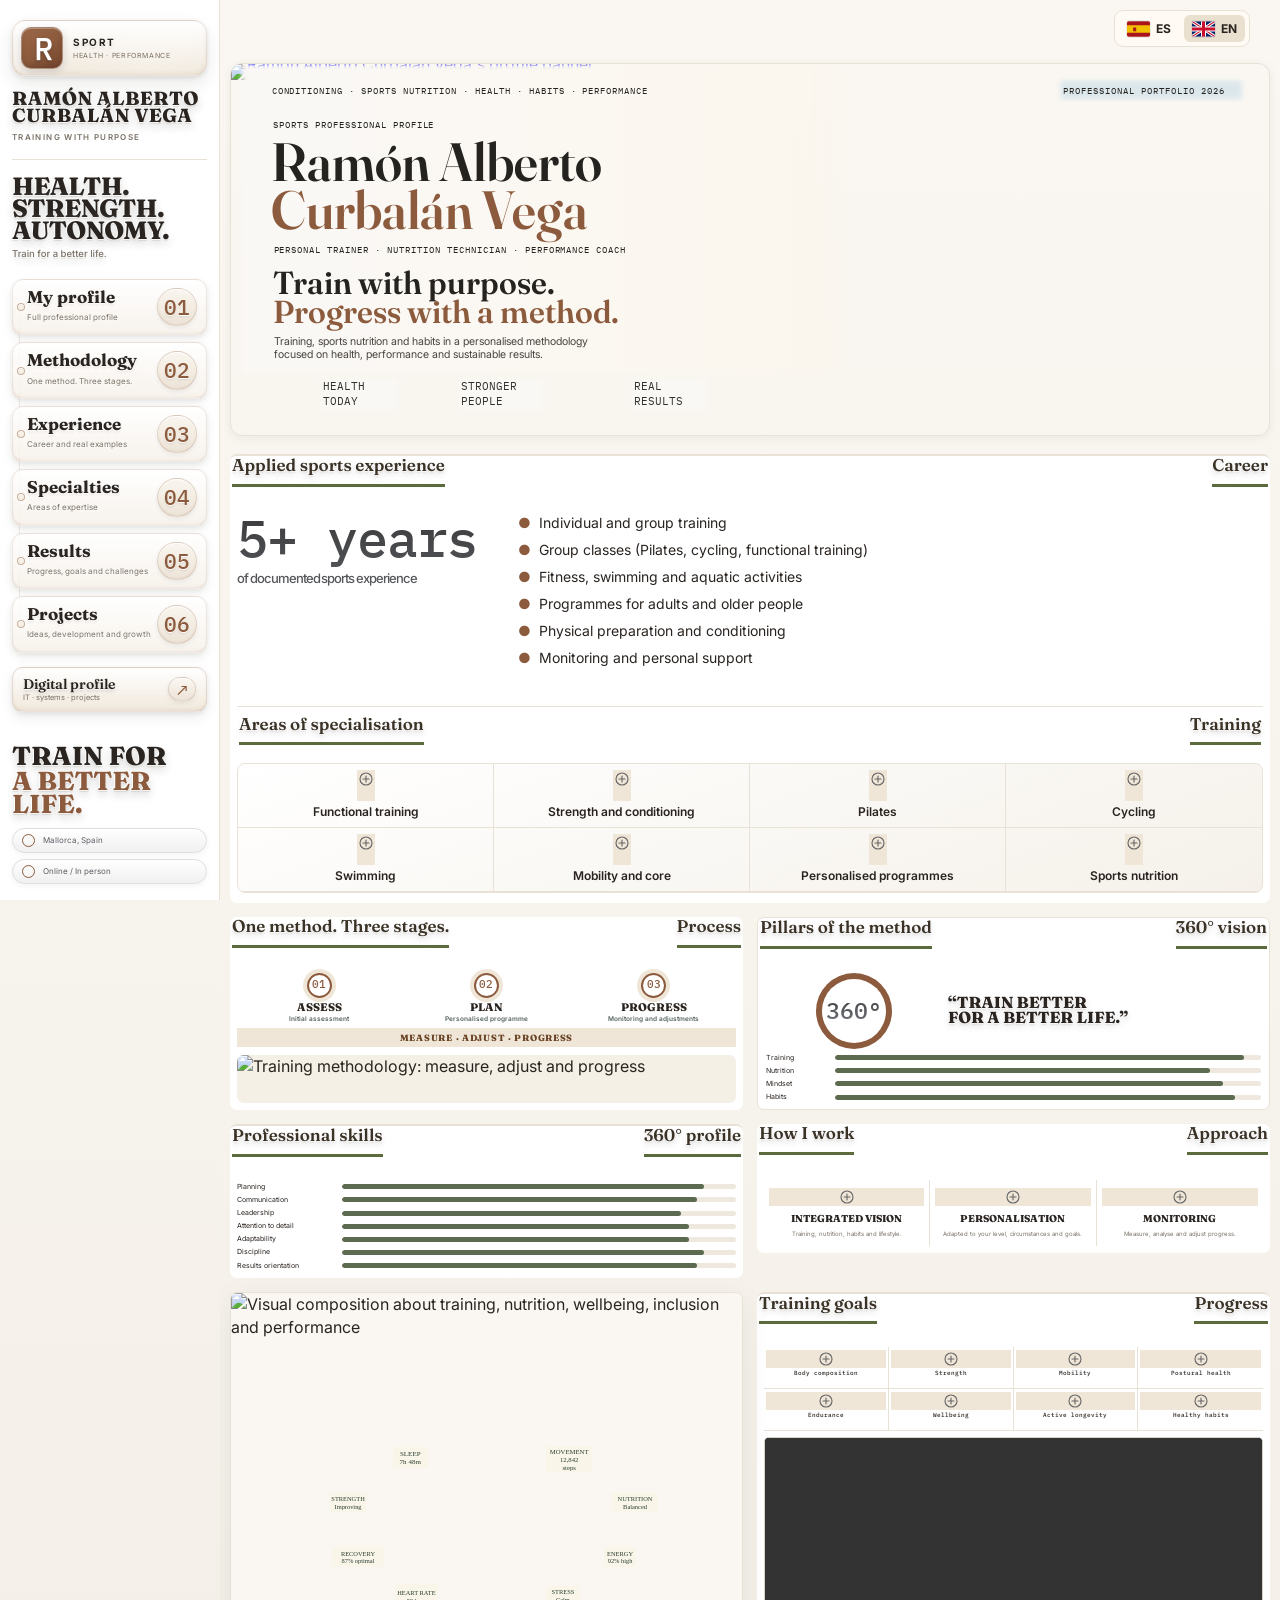
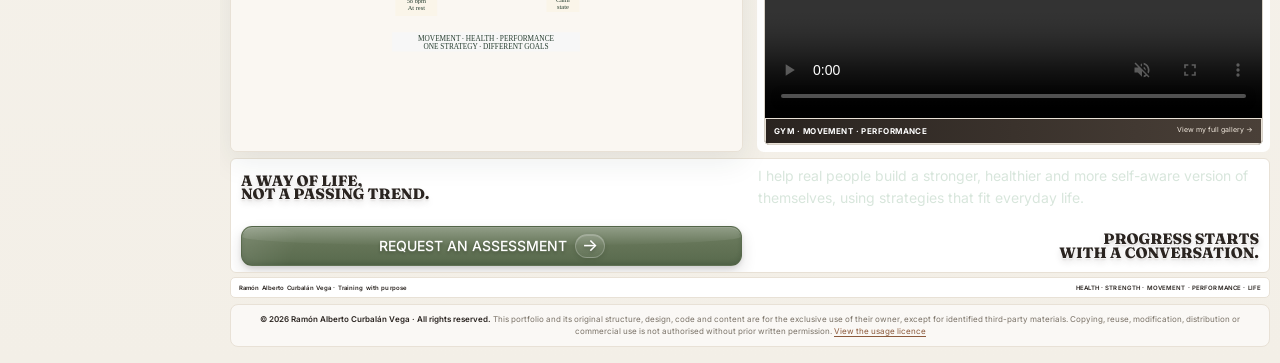
==== commit 33ad9bf5: "Adapt sports portfolio panels and navigation for mobile and tablets" ====
--- a/en/index.html
+++ b/en/index.html
@@ -2,7 +2,7 @@
 <html lang="en">
 <head>
 <meta charset="utf-8">
-<meta name="viewport" content="width=device-width,initial-scale=1">
+<meta name="viewport" content="width=device-width,initial-scale=1,viewport-fit=cover">
 <meta name="theme-color" content="#FAF7F2">
 <title>Ramón Alberto Curbalán Vega · Sports Professional Profile</title>
 <meta name="description" content="Ramón Alberto Curbalán Vega&#x27;s sports portfolio: personal training, sports nutrition, mobility, habits and performance.">
@@ -4515,7 +4515,26 @@
 }
 
 </style>
-<style>.language-bar{display:flex;justify-content:flex-end;padding:10px 30px 8px;gap:0}.language-switch{display:flex;gap:5px;align-items:center;padding:4px;border:1px solid var(--border);border-radius:9px;background:#fffaf4}.language-switch a,.language-switch span{display:flex;align-items:center;gap:6px;padding:5px 8px;border-radius:6px;color:var(--ink);font-size:12px;font-weight:700;text-decoration:none}.language-switch [aria-current]{background:#e9e0d0}.language-switch a:hover{background:#f1eadf}.language-switch svg{width:23px;height:16px;border-radius:2px;box-shadow:0 0 0 1px #0001}.language-switch a:focus-visible{outline:2px solid var(--forest);outline-offset:2px}@media(max-width:800px){.language-bar{padding:8px 16px}.language-switch a,.language-switch span{padding:5px 8px}}</style><style>.hero-translation{position:absolute;inset:0;width:100%;height:100%;pointer-events:none}</style><style>.nutrition-cover,.specialties-integrated__visual{position:relative}.image-label-overlay{position:absolute;inset:0;width:100%;height:100%;pointer-events:none}</style></head>
+<style>.language-bar{display:flex;justify-content:flex-end;padding:10px 30px 8px;gap:0}.language-switch{display:flex;gap:5px;align-items:center;padding:4px;border:1px solid var(--border);border-radius:9px;background:#fffaf4}.language-switch a,.language-switch span{display:flex;align-items:center;gap:6px;padding:5px 8px;border-radius:6px;color:var(--ink);font-size:12px;font-weight:700;text-decoration:none}.language-switch [aria-current]{background:#e9e0d0}.language-switch a:hover{background:#f1eadf}.language-switch svg{width:23px;height:16px;border-radius:2px;box-shadow:0 0 0 1px #0001}.language-switch a:focus-visible{outline:2px solid var(--forest);outline-offset:2px}@media(max-width:800px){.language-bar{padding:8px 16px}.language-switch a,.language-switch span{padding:5px 8px}}</style><style>.hero-translation{position:absolute;inset:0;width:100%;height:100%;pointer-events:none}</style><style>.nutrition-cover,.specialties-integrated__visual{position:relative}.image-label-overlay{position:absolute;inset:0;width:100%;height:100%;pointer-events:none}</style><style>
+#metodologia-completa .methodology-english{line-height:1.5!important;background:#fff!important}
+.methodology-english__header{padding:20px 70px 18px 24px;border-bottom:1px solid #e8e1d6}
+.methodology-english__header strong{font-family:Georgia,serif;font-size:24px;line-height:1.2}
+.methodology-english__header small{display:block;margin-top:6px;color:#7a7267;font-size:11px;letter-spacing:.12em}
+.methodology-english__intro{padding:42px 26px 30px;background:linear-gradient(120deg,#fff,#faf7f2)}
+.methodology-english__eyebrow{font-size:11px;font-weight:700;letter-spacing:.16em;color:#8c5a3c}
+.methodology-english h2{font-family:Georgia,serif;font-size:clamp(36px,5.5vw,74px);line-height:1.03;margin:14px 0 22px;color:#2a2420}
+.methodology-english h2 span{color:#a36343}
+.methodology-english__intro>p{max-width:950px;color:#6f675d;font-size:15px;line-height:1.6}
+.methodology-english__principles{display:grid;grid-template-columns:repeat(4,minmax(0,1fr));gap:12px;margin-top:26px}
+.methodology-english__principles article{padding:16px;background:#fff;border:1px solid #d6dfd8;border-radius:14px}
+.methodology-english__principles h3{margin:0 0 9px;font-size:13px;color:#176b34}
+.methodology-english__principles p{margin:0;font-size:12px;color:#6f675d;line-height:1.5}
+#metodologia-completa .methodology-english .methodology-reference-hero__close{top:18px!important;right:18px!important;background:#efe6d8!important;color:#8c5a3c!important;font-size:25px!important}
+@media(max-width:700px){.methodology-english__principles{grid-template-columns:repeat(2,minmax(0,1fr))}.methodology-english__intro{padding:30px 20px}.methodology-english__header strong{font-size:19px}}
+@media(max-width:420px){.methodology-english__principles{grid-template-columns:1fr}}
+</style>
+<link rel="stylesheet" href="../responsive.css?v=20261015-devices">
+</head>
 <body>
 <div class="app">
 <aside class="sidebar">
@@ -4547,7 +4566,7 @@
 <div class="page">
 
 <section class="hero" id="inicio">
-  <img class="hero-exact-reference" src="https://d2ol7oe51mr4n9.cloudfront.net/user_3IHAZtjGdFzomzk5Pp0lAW9zg6A/fa25713b-ca3b-4fb4-9f88-3df3c4b23cdd.png" alt="Ramón Alberto Curbalán Vega&#x27;s profile banner">
+  <a class="image-zoom-link" href="https://d2ol7oe51mr4n9.cloudfront.net/user_3IHAZtjGdFzomzk5Pp0lAW9zg6A/fa25713b-ca3b-4fb4-9f88-3df3c4b23cdd.png" target="_blank" rel="noopener noreferrer" aria-label="Enlarge original image"><img class="hero-exact-reference" src="https://d2ol7oe51mr4n9.cloudfront.net/user_3IHAZtjGdFzomzk5Pp0lAW9zg6A/fa25713b-ca3b-4fb4-9f88-3df3c4b23cdd.png" alt="Ramón Alberto Curbalán Vega&#x27;s profile banner"></a>
   <svg class="hero-translation" viewBox="0 0 2075 758" xmlns="http://www.w3.org/2000/svg" aria-hidden="true">
  <defs><linearGradient id="hero-paper"><stop stop-color="#FAF8F5"/><stop offset=".87" stop-color="#FBF7EF"/><stop offset="1" stop-color="#FCF4E5" stop-opacity="0"/></linearGradient><filter id="paper-soft"><feGaussianBlur stdDeviation="5"/></filter></defs>
  <rect x="0" y="0" width="1240" height="630" fill="url(#hero-paper)" filter="url(#paper-soft)"/>
@@ -5195,9 +5214,18 @@
 
 <div class="profile-overlay" id="metodologia-completa" aria-hidden="true">
   <section class="profile-panel" role="dialog" aria-modal="true" aria-labelledby="metodoTitulo">
-    <div class="methodology-reference-hero">
-      <img src="https://d2ol7oe51mr4n9.cloudfront.net/user_3IHAZtjGdFzomzk5Pp0lAW9zg6A/a1661820-fc55-4707-92ea-e61ec6932381.png" alt="Chetesaí Fitness+ methodology" class="methodology-reference-hero__img">
-      <button class="profile-close method-close methodology-reference-hero__close" type="button" aria-label="Close methodology">×</button>
+    <div class="methodology-reference-hero methodology-english">
+      <header class="methodology-english__header"><div><strong id="metodoTitulo">CHETESAÍ FITNESS+ METHODOLOGY</strong><small>Train smart · Improve with a method</small></div></header>
+      <button class="profile-close method-close methodology-reference-hero__close" type="button" aria-label="Close methodology">×</button>
+      <div class="methodology-english__intro"><div class="methodology-english__eyebrow">A REALISTIC, PROGRESSIVE AND MEASURABLE APPROACH</div>
+      <h2>Train smart.<br><span>Improve with a method.</span></h2>
+      <p>The Chetesaí Fitness+ methodology starts with an initial assessment, turns your starting point into a personalised plan and sustains progress through support, measurement and adjustments. The aim is to avoid generic routines and build a process that fits each person's real life.</p>
+      <div class="methodology-english__principles">
+      <article><h3>PERSONALISED</h3><p>Every plan starts with your goals, level, availability and circumstances.</p></article>
+      <article><h3>PROGRESSIVE</h3><p>Training load and difficulty increase in a structured way.</p></article>
+      <article><h3>MEASURABLE</h3><p>Progress is observed, recorded and reviewed regularly.</p></article>
+      <article><h3>SUSTAINABLE</h3><p>The method prioritises adherence, technique and consistency.</p></article>
+      </div></div>
     </div>
 
     <div class="profile-content">
--- a/responsive.css
+++ b/responsive.css
@@ -0,0 +1,183 @@
+/* Responsive layout, keeping the original artwork and content intact. */
+:root { --screen-height: 100vh; }
+@supports (height: 100svh) { :root { --screen-height: 100svh; } }
+@supports (height: 100dvh) { :root { --screen-height: 100dvh; } }
+.image-zoom-link { position: relative; display: block; line-height: 0; }
+.image-zoom-link:focus-visible { outline: 3px solid #8c5a3c; outline-offset: -3px; }
+
+@media screen and (max-width: 1366px) {
+  html { -webkit-text-size-adjust: 100%; text-size-adjust: 100%; }
+  body { min-height: var(--screen-height); }
+  .app, main, .page { min-width: 0 !important; }
+  .sidebar {
+    height: var(--screen-height) !important;
+    overflow-y: auto !important;
+    overscroll-behavior: contain;
+    justify-content: flex-start !important;
+  }
+  .sidebar > * { flex-shrink: 0 !important; }
+  .page > .grid {
+    grid-template-columns: repeat(2, minmax(0, 1fr)) !important;
+    gap: 14px !important;
+    align-items: start !important;
+  }
+  .page > .grid > * { min-width: 0 !important; grid-column: auto !important; grid-row: auto !important; }
+  .page > .grid > .experience { grid-column: 1 / -1 !important; }
+  .page .grid .cardhead, .experience-specialties-head {
+    display: flex !important;
+    flex-wrap: wrap !important;
+    align-items: baseline !important;
+    justify-content: space-between !important;
+    gap: 6px 12px !important;
+  }
+  .page .grid .cardhead > span, .experience-specialties-head > span {
+    max-width: 100% !important;
+    min-width: 0 !important;
+    white-space: normal !important;
+    overflow-wrap: anywhere;
+    font-size: clamp(17px, 2.2vw, 23px) !important;
+    line-height: 1.2 !important;
+  }
+  .page .experience .cardbody { grid-template-columns: minmax(110px, .35fr) minmax(0, 1fr) !important; gap: 20px !important; }
+  .page .bigyears { font-size: 52px !important; line-height: 1 !important; }
+  .page .bigyears small { font-size: 13px !important; line-height: 1.4 !important; }
+  .page .checklist { font-size: 14px !important; line-height: 1.5 !important; }
+  .page .experience-specialties { grid-column: 1 / -1 !important; }
+  .page .experience-specialties .specialgrid { grid-template-columns: repeat(4, minmax(0, 1fr)) !important; }
+  .page .specialgrid .sp { font-size: 12px !important; line-height: 1.4 !important; }
+  .page .portfolio-visual-banner { width: 100% !important; height: auto !important; min-height: 0 !important; aspect-ratio: auto !important; }
+  .page .portfolio-visual-banner img { width: 100% !important; height: auto !important; min-height: 0 !important; max-height: none !important; object-fit: contain !important; }
+  .page .impact .cardbody, .page .impact .impact-video { height: auto !important; min-height: 0 !important; }
+  .page .impact .impact-video video { width: 100% !important; height: auto !important; min-height: 0 !important; aspect-ratio: 16 / 9 !important; object-fit: contain !important; }
+  .page .impact-video-caption { flex-wrap: wrap !important; white-space: normal !important; }
+  .page .impact-video-caption small { white-space: normal !important; }
+  .page .banner { grid-template-columns: minmax(0, 1fr) minmax(0, 1fr) !important; gap: 16px !important; }
+  .page .banner > * { min-width: 0 !important; max-width: 100% !important; }
+  .page .banner-copy { font-size: 14px !important; line-height: 1.6 !important; }
+  .page footer { flex-wrap: wrap !important; line-height: 1.6 !important; }
+
+  /* One scroll container per panel; the header/close control stays available. */
+  .profile-overlay {
+    z-index: 200 !important;
+    height: var(--screen-height) !important;
+    max-height: var(--screen-height) !important;
+    padding: max(12px, env(safe-area-inset-top, 0px)) max(12px, env(safe-area-inset-right, 0px)) max(12px, env(safe-area-inset-bottom, 0px)) max(12px, env(safe-area-inset-left, 0px)) !important;
+    overflow-y: auto !important;
+    overflow-x: hidden !important;
+    overscroll-behavior: contain;
+    -webkit-overflow-scrolling: touch;
+  }
+  .profile-overlay .profile-panel {
+    width: 100% !important;
+    max-width: 1366px !important;
+    min-height: 100% !important;
+    max-height: none !important;
+    overflow: visible !important;
+  }
+  .profile-overlay .profile-panel-head {
+    position: sticky !important;
+    top: 0 !important;
+    z-index: 25 !important;
+    gap: 12px !important;
+    padding: 12px 16px !important;
+    align-items: center !important;
+  }
+  .profile-overlay .profile-panel-head > div { min-width: 0; }
+  .profile-overlay .profile-panel-head strong { font-size: clamp(17px, 2.3vw, 22px) !important; line-height: 1.2 !important; overflow-wrap: anywhere; }
+  .profile-overlay .profile-close { min-width: 44px !important; width: 44px !important; min-height: 44px !important; height: 44px !important; flex: 0 0 44px !important; cursor: pointer; }
+  #metodologia-completa .profile-panel .methodology-reference-hero__close {
+    position: fixed !important;
+    top: max(4px, env(safe-area-inset-top, 0px)) !important;
+    right: max(4px, env(safe-area-inset-right, 0px)) !important;
+    width: 44px !important;
+    height: 44px !important;
+    color: #6b4426 !important;
+    background: #efe6d8 !important;
+    font-size: 28px !important;
+    line-height: 1 !important;
+    box-shadow: 0 2px 10px #2a242033 !important;
+  }
+  .profile-overlay .profile-content { min-width: 0 !important; gap: 14px !important; }
+  .profile-overlay .cv-card, .profile-overlay .cv-body { min-width: 0 !important; max-width: 100% !important; }
+  .profile-overlay .profile-footer { flex-wrap: wrap !important; gap: 8px !important; line-height: 1.5 !important; }
+}
+
+@media screen and (max-width: 1180px) {
+  .app { display: block !important; width: 100% !important; max-width: 100% !important; }
+  .sidebar, .mobilebar { display: none !important; }
+  main { width: 100% !important; max-width: 100% !important; }
+  .language-bar { padding: max(10px, env(safe-area-inset-top, 0px)) max(16px, env(safe-area-inset-right, 0px)) 10px max(16px, env(safe-area-inset-left, 0px)) !important; }
+  .language-switch a, .language-switch span { min-height: 36px; }
+  .page { width: 100% !important; max-width: 100% !important; padding: 8px max(16px, env(safe-area-inset-right, 0px)) calc(28px + env(safe-area-inset-bottom, 0px)) max(16px, env(safe-area-inset-left, 0px)) !important; }
+  .mobile-side-nav {
+    display: block !important; position: fixed !important;
+    top: 50% !important; right: max(10px, env(safe-area-inset-right, 0px)) !important;
+    transform: translateY(-50%) !important; z-index: 120 !important;
+  }
+  .mobile-side-nav__toggle {
+    width: 48px !important; height: 48px !important; padding: 0 !important;
+    display: flex !important; flex-direction: column !important; align-items: center !important; justify-content: center !important; gap: 5px !important;
+    border: 1px solid #8c5a3c44 !important; border-radius: 14px !important; background: #faf7f2f5 !important; box-shadow: 0 8px 24px #2a242029 !important;
+  }
+  .mobile-side-nav__toggle span { display: block !important; width: 20px !important; height: 2px !important; border-radius: 2px; background: #8c5a3c !important; }
+  .mobile-side-nav.open .mobile-side-nav__toggle span:nth-child(1) { transform: translateY(7px) rotate(45deg) !important; }
+  .mobile-side-nav.open .mobile-side-nav__toggle span:nth-child(2) { opacity: 0 !important; }
+  .mobile-side-nav.open .mobile-side-nav__toggle span:nth-child(3) { transform: translateY(-7px) rotate(-45deg) !important; }
+  .mobile-side-nav__menu {
+    position: absolute !important; top: 50% !important; right: 58px !important;
+    transform: translateY(-50%) translateX(14px) !important;
+    width: min(290px, calc(100vw - 90px)) !important;
+    max-height: calc(var(--screen-height) - 24px - env(safe-area-inset-top, 0px) - env(safe-area-inset-bottom, 0px)) !important;
+    overflow-y: auto !important; overscroll-behavior: contain;
+    display: grid !important; gap: 6px !important; padding: 10px !important;
+    border: 1px solid #8c5a3c33 !important; border-radius: 16px !important;
+    background: #faf7f2fa !important; box-shadow: 0 16px 40px #2a242033 !important;
+    opacity: 0 !important; visibility: hidden !important; pointer-events: none !important;
+  }
+  .mobile-side-nav.open .mobile-side-nav__menu { opacity: 1 !important; visibility: visible !important; pointer-events: auto !important; transform: translateY(-50%) !important; }
+  .mobile-side-nav__menu a {
+    display: grid !important; grid-template-columns: 32px minmax(0, 1fr) !important; align-items: center !important; min-height: 44px !important;
+    padding: 8px 10px !important; border-radius: 10px !important; color: #2a2420 !important; background: #fffaf4 !important; text-decoration: none !important;
+    border: 1px solid #8c5a3c22 !important; touch-action: manipulation;
+  }
+  .mobile-side-nav__menu a b { color: #8c5a3c !important; font: 500 12px var(--font-mono) !important; }
+  .mobile-side-nav__menu a span { font: 600 14px var(--font-body) !important; }
+  .profile-overlay .profile-content { grid-template-columns: repeat(2, minmax(0, 1fr)) !important; padding: 16px !important; }
+  .profile-overlay .profile-content > [class*="span-"] { grid-column: auto !important; }
+  .profile-overlay .profile-content > .span-12 { grid-column: 1 / -1 !important; }
+  .profile-overlay .profile-hero { grid-template-columns: minmax(200px, .7fr) minmax(0, 1.3fr) !important; }
+  .profile-overlay .profile-summary { padding: 24px !important; }
+}
+
+@media screen and (max-width: 700px) {
+  .page { padding-left: max(12px, env(safe-area-inset-left, 0px)) !important; padding-right: max(12px, env(safe-area-inset-right, 0px)) !important; }
+  .page > .grid { grid-template-columns: minmax(0, 1fr) !important; }
+  .page .experience .cardbody { grid-template-columns: minmax(0, 1fr) !important; gap: 16px !important; }
+  .page .bigyears { font-size: 44px !important; }
+  .page .bigyears small { max-width: none !important; }
+  .page .checklist { font-size: 13px !important; }
+  .page .experience-specialties .specialgrid { grid-template-columns: repeat(2, minmax(0, 1fr)) !important; }
+  .page .experience-specialties .sp { min-height: 70px !important; }
+  .page .banner { grid-template-columns: minmax(0, 1fr) !important; padding: 20px 16px !important; }
+  .page .banner > * { grid-column: auto !important; grid-row: auto !important; text-align: left !important; }
+  .page .banner .banner-cta { min-height: 48px !important; justify-content: space-between !important; }
+  .profile-overlay { padding: env(safe-area-inset-top, 0px) env(safe-area-inset-right, 0px) env(safe-area-inset-bottom, 0px) env(safe-area-inset-left, 0px) !important; }
+  .profile-overlay .profile-panel { border: 0 !important; border-radius: 0 !important; }
+  .profile-overlay .profile-content { grid-template-columns: minmax(0, 1fr) !important; padding: 12px !important; gap: 12px !important; }
+  .profile-overlay .profile-content > * { grid-column: 1 / -1 !important; }
+  .profile-overlay .profile-hero { grid-template-columns: minmax(0, 1fr) !important; }
+  .profile-overlay .profile-photo { min-height: 0 !important; height: min(90vw, 360px) !important; background-size: contain !important; }
+  .profile-overlay .profile-summary { padding: 20px 16px !important; }
+  .profile-overlay .profile-summary h2 { font-size: clamp(29px, 9vw, 44px) !important; line-height: 1.05 !important; }
+  .profile-overlay .experience-hero, .profile-overlay .projects-hero { padding: 24px 16px !important; }
+  .profile-overlay .experience-hero h2, .profile-overlay .projects-hero h2 { font-size: clamp(28px, 8vw, 42px) !important; line-height: 1.08 !important; }
+  .profile-overlay .exp-stats { grid-template-columns: repeat(2, minmax(0, 1fr)) !important; }
+  .profile-overlay .projects-grid, .profile-overlay .video-grid, .profile-overlay .method-services, .profile-overlay .method-principles, .profile-overlay .cred-grid { grid-template-columns: minmax(0, 1fr) !important; }
+  .profile-overlay .method-cta { flex-wrap: wrap !important; gap: 16px !important; }
+  .image-zoom-link::after {
+    content: 'Ampliar ↗'; position: absolute; right: 8px; bottom: 8px;
+    padding: 7px 10px; border: 1px solid #8c5a3c33; border-radius: 8px; background: #fffaf4f2; color: #6b4426;
+    font: 600 12px/1.2 Arial, sans-serif; box-shadow: 0 2px 8px #2a242022;
+  }
+  html[lang="en"] .image-zoom-link::after { content: 'Enlarge ↗'; }
+}
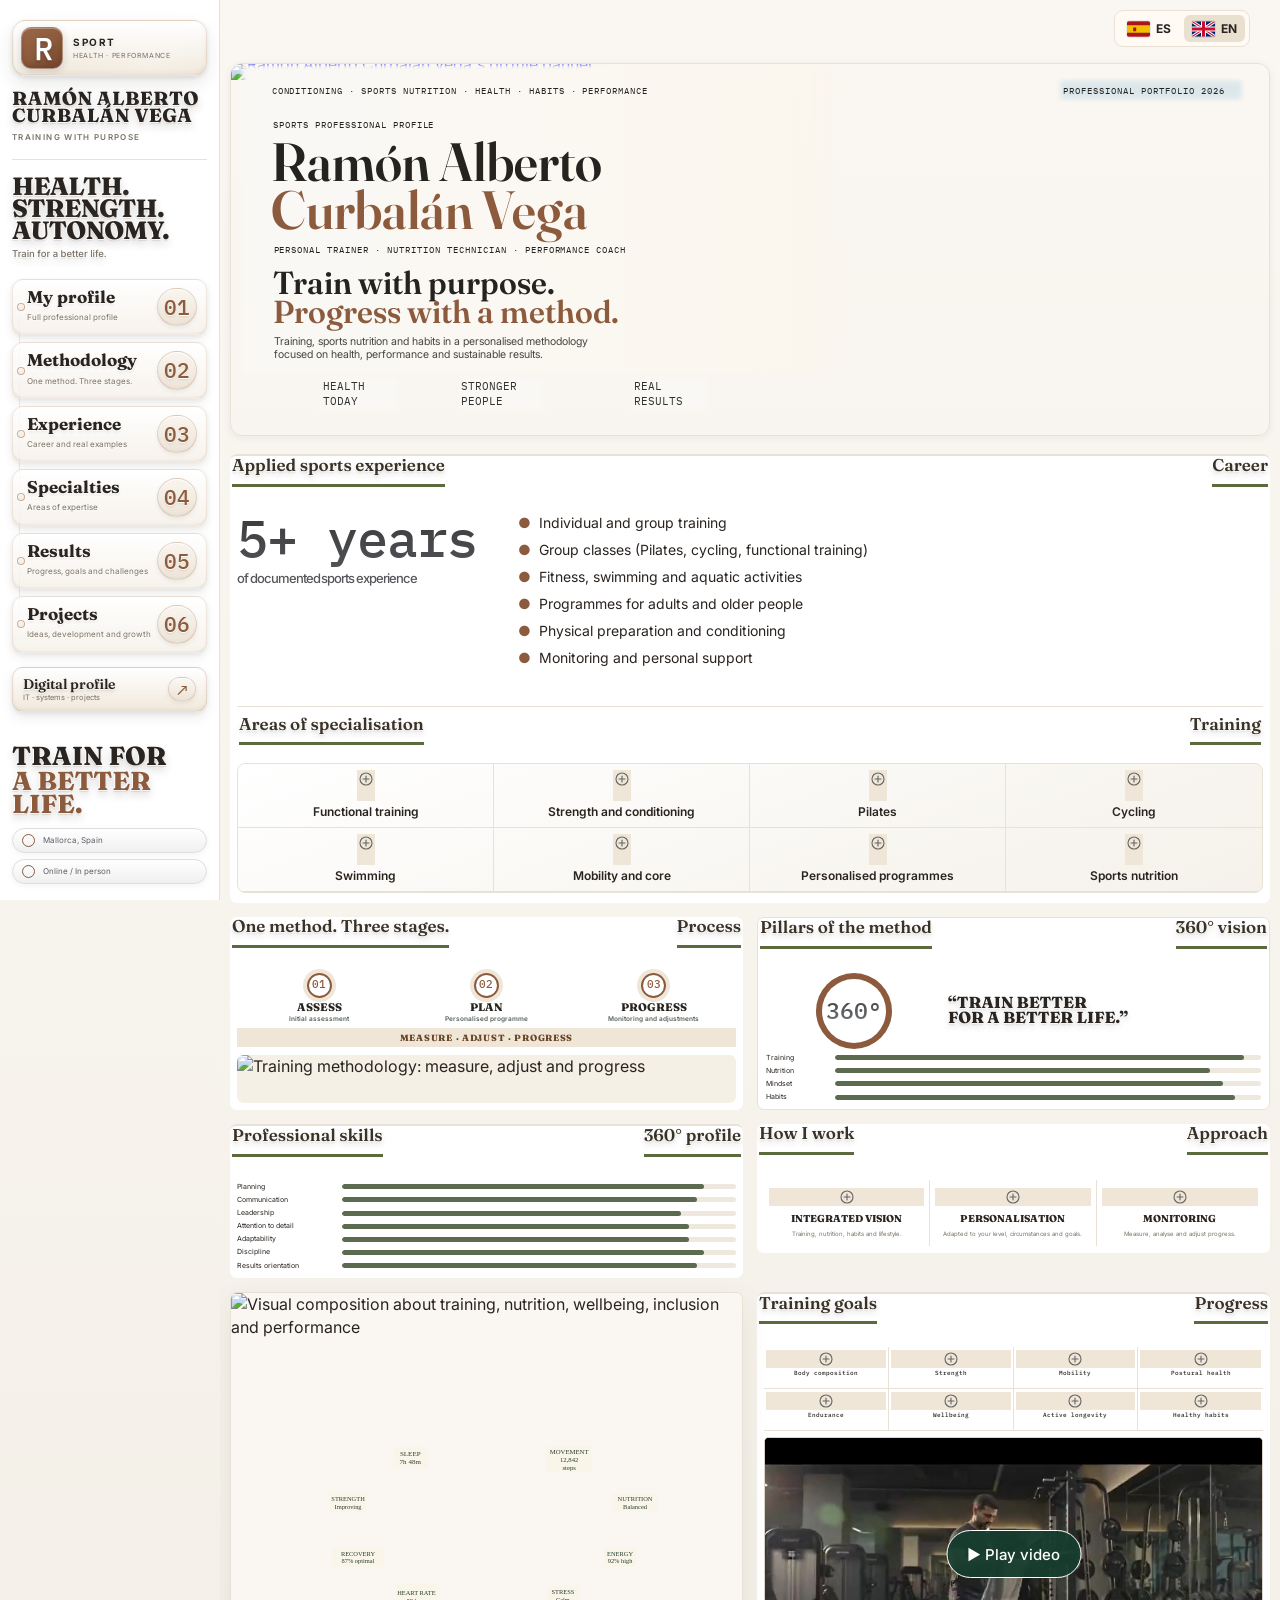
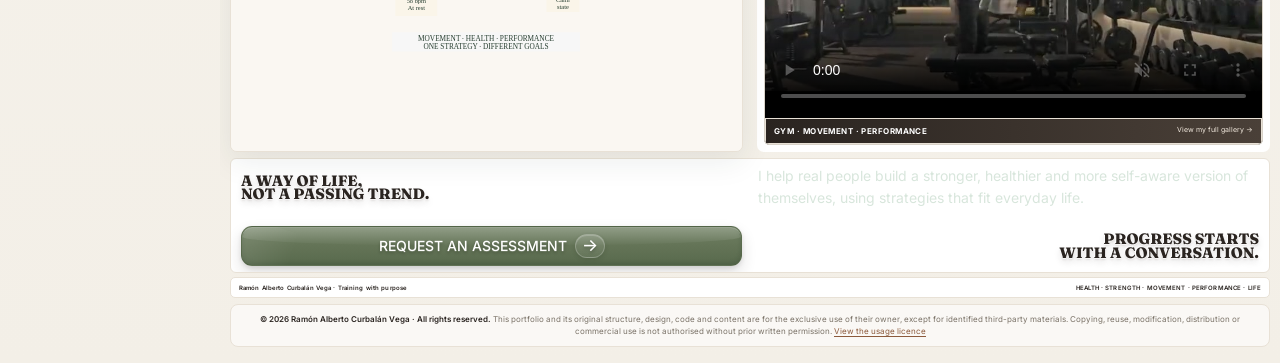
==== commit 1b55b84c: "Make main training video reliable on mobile with compatible MP4 and play fallback" ====
--- a/en/index.html
+++ b/en/index.html
@@ -4515,25 +4515,25 @@
 }
 
 </style>
-<style>.language-bar{display:flex;justify-content:flex-end;padding:10px 30px 8px;gap:0}.language-switch{display:flex;gap:5px;align-items:center;padding:4px;border:1px solid var(--border);border-radius:9px;background:#fffaf4}.language-switch a,.language-switch span{display:flex;align-items:center;gap:6px;padding:5px 8px;border-radius:6px;color:var(--ink);font-size:12px;font-weight:700;text-decoration:none}.language-switch [aria-current]{background:#e9e0d0}.language-switch a:hover{background:#f1eadf}.language-switch svg{width:23px;height:16px;border-radius:2px;box-shadow:0 0 0 1px #0001}.language-switch a:focus-visible{outline:2px solid var(--forest);outline-offset:2px}@media(max-width:800px){.language-bar{padding:8px 16px}.language-switch a,.language-switch span{padding:5px 8px}}</style><style>.hero-translation{position:absolute;inset:0;width:100%;height:100%;pointer-events:none}</style><style>.nutrition-cover,.specialties-integrated__visual{position:relative}.image-label-overlay{position:absolute;inset:0;width:100%;height:100%;pointer-events:none}</style><style>
-#metodologia-completa .methodology-english{line-height:1.5!important;background:#fff!important}
-.methodology-english__header{padding:20px 70px 18px 24px;border-bottom:1px solid #e8e1d6}
-.methodology-english__header strong{font-family:Georgia,serif;font-size:24px;line-height:1.2}
-.methodology-english__header small{display:block;margin-top:6px;color:#7a7267;font-size:11px;letter-spacing:.12em}
-.methodology-english__intro{padding:42px 26px 30px;background:linear-gradient(120deg,#fff,#faf7f2)}
-.methodology-english__eyebrow{font-size:11px;font-weight:700;letter-spacing:.16em;color:#8c5a3c}
-.methodology-english h2{font-family:Georgia,serif;font-size:clamp(36px,5.5vw,74px);line-height:1.03;margin:14px 0 22px;color:#2a2420}
-.methodology-english h2 span{color:#a36343}
-.methodology-english__intro>p{max-width:950px;color:#6f675d;font-size:15px;line-height:1.6}
-.methodology-english__principles{display:grid;grid-template-columns:repeat(4,minmax(0,1fr));gap:12px;margin-top:26px}
-.methodology-english__principles article{padding:16px;background:#fff;border:1px solid #d6dfd8;border-radius:14px}
-.methodology-english__principles h3{margin:0 0 9px;font-size:13px;color:#176b34}
-.methodology-english__principles p{margin:0;font-size:12px;color:#6f675d;line-height:1.5}
-#metodologia-completa .methodology-english .methodology-reference-hero__close{top:18px!important;right:18px!important;background:#efe6d8!important;color:#8c5a3c!important;font-size:25px!important}
-@media(max-width:700px){.methodology-english__principles{grid-template-columns:repeat(2,minmax(0,1fr))}.methodology-english__intro{padding:30px 20px}.methodology-english__header strong{font-size:19px}}
-@media(max-width:420px){.methodology-english__principles{grid-template-columns:1fr}}
-</style>
-<link rel="stylesheet" href="../responsive.css?v=20261015-devices">
+<style>.language-bar{display:flex;justify-content:flex-end;padding:10px 30px 8px;gap:0}.language-switch{display:flex;gap:5px;align-items:center;padding:4px;border:1px solid var(--border);border-radius:9px;background:#fffaf4}.language-switch a,.language-switch span{display:flex;align-items:center;gap:6px;padding:5px 8px;border-radius:6px;color:var(--ink);font-size:12px;font-weight:700;text-decoration:none}.language-switch [aria-current]{background:#e9e0d0}.language-switch a:hover{background:#f1eadf}.language-switch svg{width:23px;height:16px;border-radius:2px;box-shadow:0 0 0 1px #0001}.language-switch a:focus-visible{outline:2px solid var(--forest);outline-offset:2px}@media(max-width:800px){.language-bar{padding:8px 16px}.language-switch a,.language-switch span{padding:5px 8px}}</style><style>.hero-translation{position:absolute;inset:0;width:100%;height:100%;pointer-events:none}</style><style>.nutrition-cover,.specialties-integrated__visual{position:relative}.image-label-overlay{position:absolute;inset:0;width:100%;height:100%;pointer-events:none}</style><style>
+#metodologia-completa .methodology-english{line-height:1.5!important;background:#fff!important}
+.methodology-english__header{padding:20px 70px 18px 24px;border-bottom:1px solid #e8e1d6}
+.methodology-english__header strong{font-family:Georgia,serif;font-size:24px;line-height:1.2}
+.methodology-english__header small{display:block;margin-top:6px;color:#7a7267;font-size:11px;letter-spacing:.12em}
+.methodology-english__intro{padding:42px 26px 30px;background:linear-gradient(120deg,#fff,#faf7f2)}
+.methodology-english__eyebrow{font-size:11px;font-weight:700;letter-spacing:.16em;color:#8c5a3c}
+.methodology-english h2{font-family:Georgia,serif;font-size:clamp(36px,5.5vw,74px);line-height:1.03;margin:14px 0 22px;color:#2a2420}
+.methodology-english h2 span{color:#a36343}
+.methodology-english__intro>p{max-width:950px;color:#6f675d;font-size:15px;line-height:1.6}
+.methodology-english__principles{display:grid;grid-template-columns:repeat(4,minmax(0,1fr));gap:12px;margin-top:26px}
+.methodology-english__principles article{padding:16px;background:#fff;border:1px solid #d6dfd8;border-radius:14px}
+.methodology-english__principles h3{margin:0 0 9px;font-size:13px;color:#176b34}
+.methodology-english__principles p{margin:0;font-size:12px;color:#6f675d;line-height:1.5}
+#metodologia-completa .methodology-english .methodology-reference-hero__close{top:18px!important;right:18px!important;background:#efe6d8!important;color:#8c5a3c!important;font-size:25px!important}
+@media(max-width:700px){.methodology-english__principles{grid-template-columns:repeat(2,minmax(0,1fr))}.methodology-english__intro{padding:30px 20px}.methodology-english__header strong{font-size:19px}}
+@media(max-width:420px){.methodology-english__principles{grid-template-columns:1fr}}
+</style>
+<link rel="stylesheet" href="../responsive.css?v=20261015-video">
 </head>
 <body>
 <div class="app">
@@ -4692,8 +4692,8 @@
         <div class="sp"><i>▣</i>Healthy habits</div>
       </div>
       <div class="impact-video">
-        <video id="impact-video-main" autoplay muted loop playsinline webkit-playsinline preload="metadata" controls aria-label="Video of gym training, movement and performance">
-          <source src="https://d2ol7oe51mr4n9.cloudfront.net/user_3IHAZtjGdFzomzk5Pp0lAW9zg6A/684be8a8-cc78-436a-9f38-b73cd768b150.mp4" type="video/mp4">
+        <video id="impact-video-main" poster="../assets/training-poster.jpg" autoplay muted loop playsinline webkit-playsinline preload="metadata" controls aria-label="Video of gym training, movement and performance">
+          <source src="../assets/training-main.mp4" type="video/mp4">
           Your browser cannot play this video.
         </video>
         <div class="impact-video-caption">
@@ -5214,18 +5214,18 @@
 
 <div class="profile-overlay" id="metodologia-completa" aria-hidden="true">
   <section class="profile-panel" role="dialog" aria-modal="true" aria-labelledby="metodoTitulo">
-    <div class="methodology-reference-hero methodology-english">
-      <header class="methodology-english__header"><div><strong id="metodoTitulo">CHETESAÍ FITNESS+ METHODOLOGY</strong><small>Train smart · Improve with a method</small></div></header>
-      <button class="profile-close method-close methodology-reference-hero__close" type="button" aria-label="Close methodology">×</button>
-      <div class="methodology-english__intro"><div class="methodology-english__eyebrow">A REALISTIC, PROGRESSIVE AND MEASURABLE APPROACH</div>
-      <h2>Train smart.<br><span>Improve with a method.</span></h2>
-      <p>The Chetesaí Fitness+ methodology starts with an initial assessment, turns your starting point into a personalised plan and sustains progress through support, measurement and adjustments. The aim is to avoid generic routines and build a process that fits each person's real life.</p>
-      <div class="methodology-english__principles">
-      <article><h3>PERSONALISED</h3><p>Every plan starts with your goals, level, availability and circumstances.</p></article>
-      <article><h3>PROGRESSIVE</h3><p>Training load and difficulty increase in a structured way.</p></article>
-      <article><h3>MEASURABLE</h3><p>Progress is observed, recorded and reviewed regularly.</p></article>
-      <article><h3>SUSTAINABLE</h3><p>The method prioritises adherence, technique and consistency.</p></article>
-      </div></div>
+    <div class="methodology-reference-hero methodology-english">
+      <header class="methodology-english__header"><div><strong id="metodoTitulo">CHETESAÍ FITNESS+ METHODOLOGY</strong><small>Train smart · Improve with a method</small></div></header>
+      <button class="profile-close method-close methodology-reference-hero__close" type="button" aria-label="Close methodology">×</button>
+      <div class="methodology-english__intro"><div class="methodology-english__eyebrow">A REALISTIC, PROGRESSIVE AND MEASURABLE APPROACH</div>
+      <h2>Train smart.<br><span>Improve with a method.</span></h2>
+      <p>The Chetesaí Fitness+ methodology starts with an initial assessment, turns your starting point into a personalised plan and sustains progress through support, measurement and adjustments. The aim is to avoid generic routines and build a process that fits each person's real life.</p>
+      <div class="methodology-english__principles">
+      <article><h3>PERSONALISED</h3><p>Every plan starts with your goals, level, availability and circumstances.</p></article>
+      <article><h3>PROGRESSIVE</h3><p>Training load and difficulty increase in a structured way.</p></article>
+      <article><h3>MEASURABLE</h3><p>Progress is observed, recorded and reviewed regularly.</p></article>
+      <article><h3>SUSTAINABLE</h3><p>The method prioritises adherence, technique and consistency.</p></article>
+      </div></div>
     </div>
 
     <div class="profile-content">
@@ -5904,5 +5904,5 @@
   if(v.readyState>=2) safePlay();
 })();
 </script>
-<script>document.querySelectorAll('.language-switch a').forEach(a=>a.addEventListener('click',()=>{const panel=document.querySelector('.profile-overlay.open');a.href=a.getAttribute('href').split('#')[0]+(panel?'#'+panel.id:location.hash)}));const languagePanelOpeners={'#perfil-completo':openProfile,'#metodologia-completa':openMethod,'#experiencia-completa':openExperience,'#especialidades-completas':openSpecialties,'#resultados-completos':openResults,'#proyectos':openProjects,'#cv-documento':openCvDocument};if(languagePanelOpeners[location.hash])languagePanelOpeners[location.hash]();</script></body>
+<script>document.querySelectorAll('.language-switch a').forEach(a=>a.addEventListener('click',()=>{const panel=document.querySelector('.profile-overlay.open');a.href=a.getAttribute('href').split('#')[0]+(panel?'#'+panel.id:location.hash)}));const languagePanelOpeners={'#perfil-completo':openProfile,'#metodologia-completa':openMethod,'#experiencia-completa':openExperience,'#especialidades-completas':openSpecialties,'#resultados-completos':openResults,'#proyectos':openProjects,'#cv-documento':openCvDocument};if(languagePanelOpeners[location.hash])languagePanelOpeners[location.hash]();</script><script src="../video-player.js?v=20261015"></script></body>
 </html>
--- a/responsive.css
+++ b/responsive.css
@@ -4,6 +4,10 @@
 @supports (height: 100dvh) { :root { --screen-height: 100dvh; } }
 .image-zoom-link { position: relative; display: block; line-height: 0; }
 .image-zoom-link:focus-visible { outline: 3px solid #8c5a3c; outline-offset: -3px; }
+.impact-video { position: relative; }
+.video-start { position: absolute; z-index: 2; top: 38%; left: 50%; transform: translate(-50%, -50%); min-height: 48px; padding: 12px 20px; border: 1px solid #fff; border-radius: 28px; background: #163d2eef; color: #fff; font: 600 15px/1.3 sans-serif; white-space: nowrap; cursor: pointer; }
+.video-start[hidden] { display: none !important; }
+.video-start:focus-visible { outline: 3px solid #d6a54e; outline-offset: 3px; }
 
 @media screen and (max-width: 1366px) {
   html { -webkit-text-size-adjust: 100%; text-size-adjust: 100%; }
